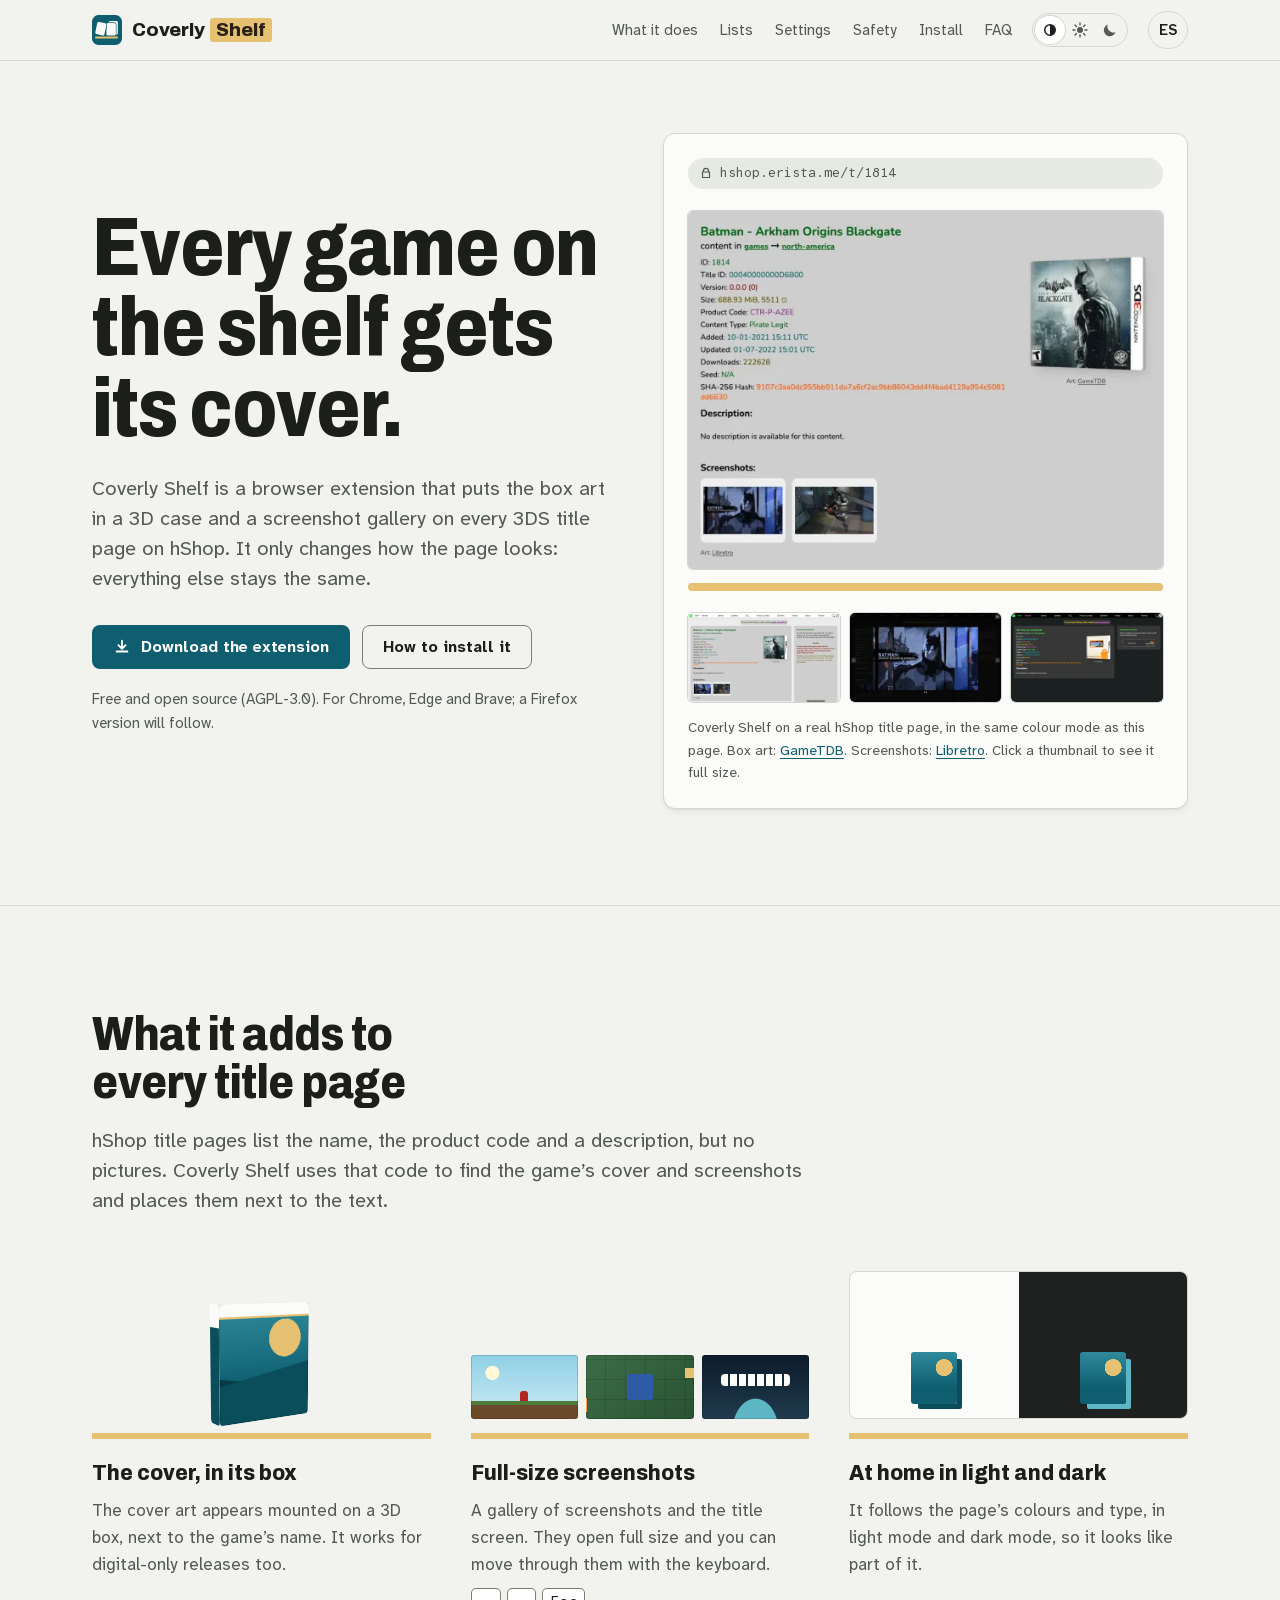
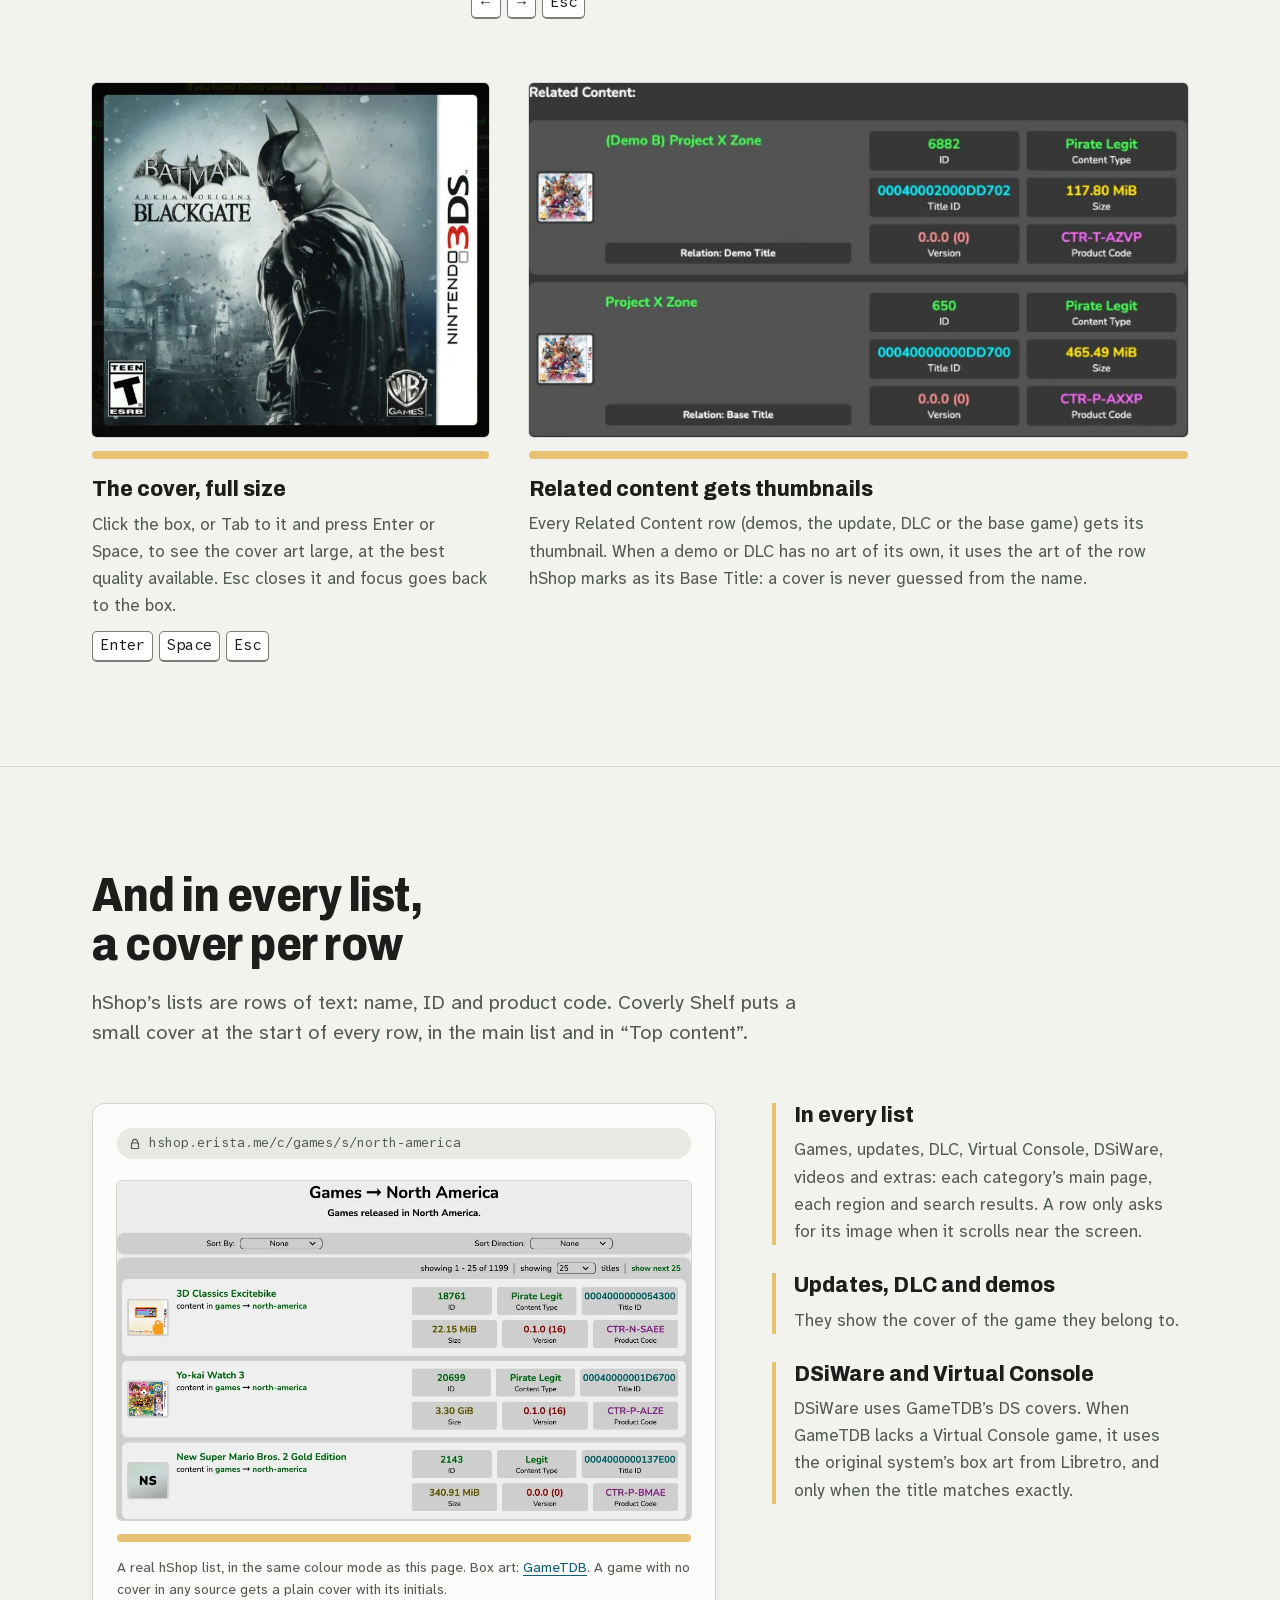
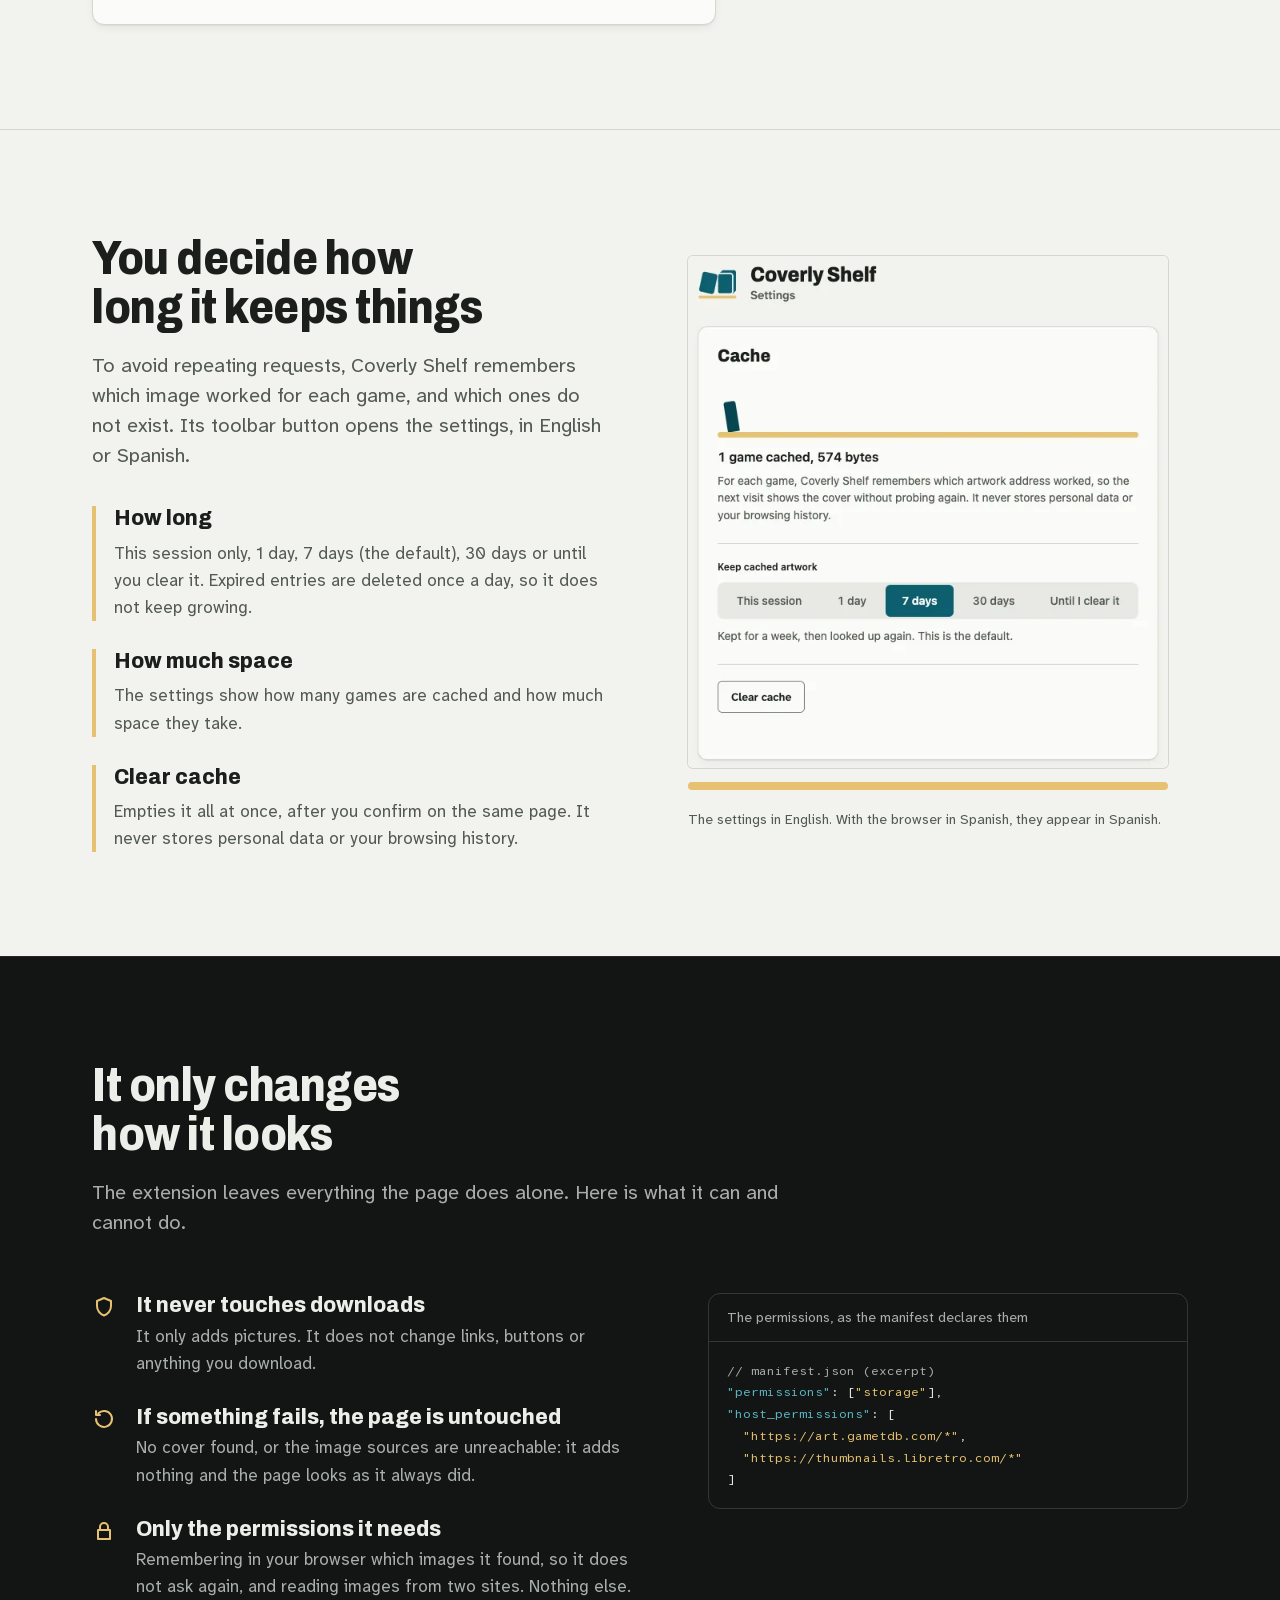
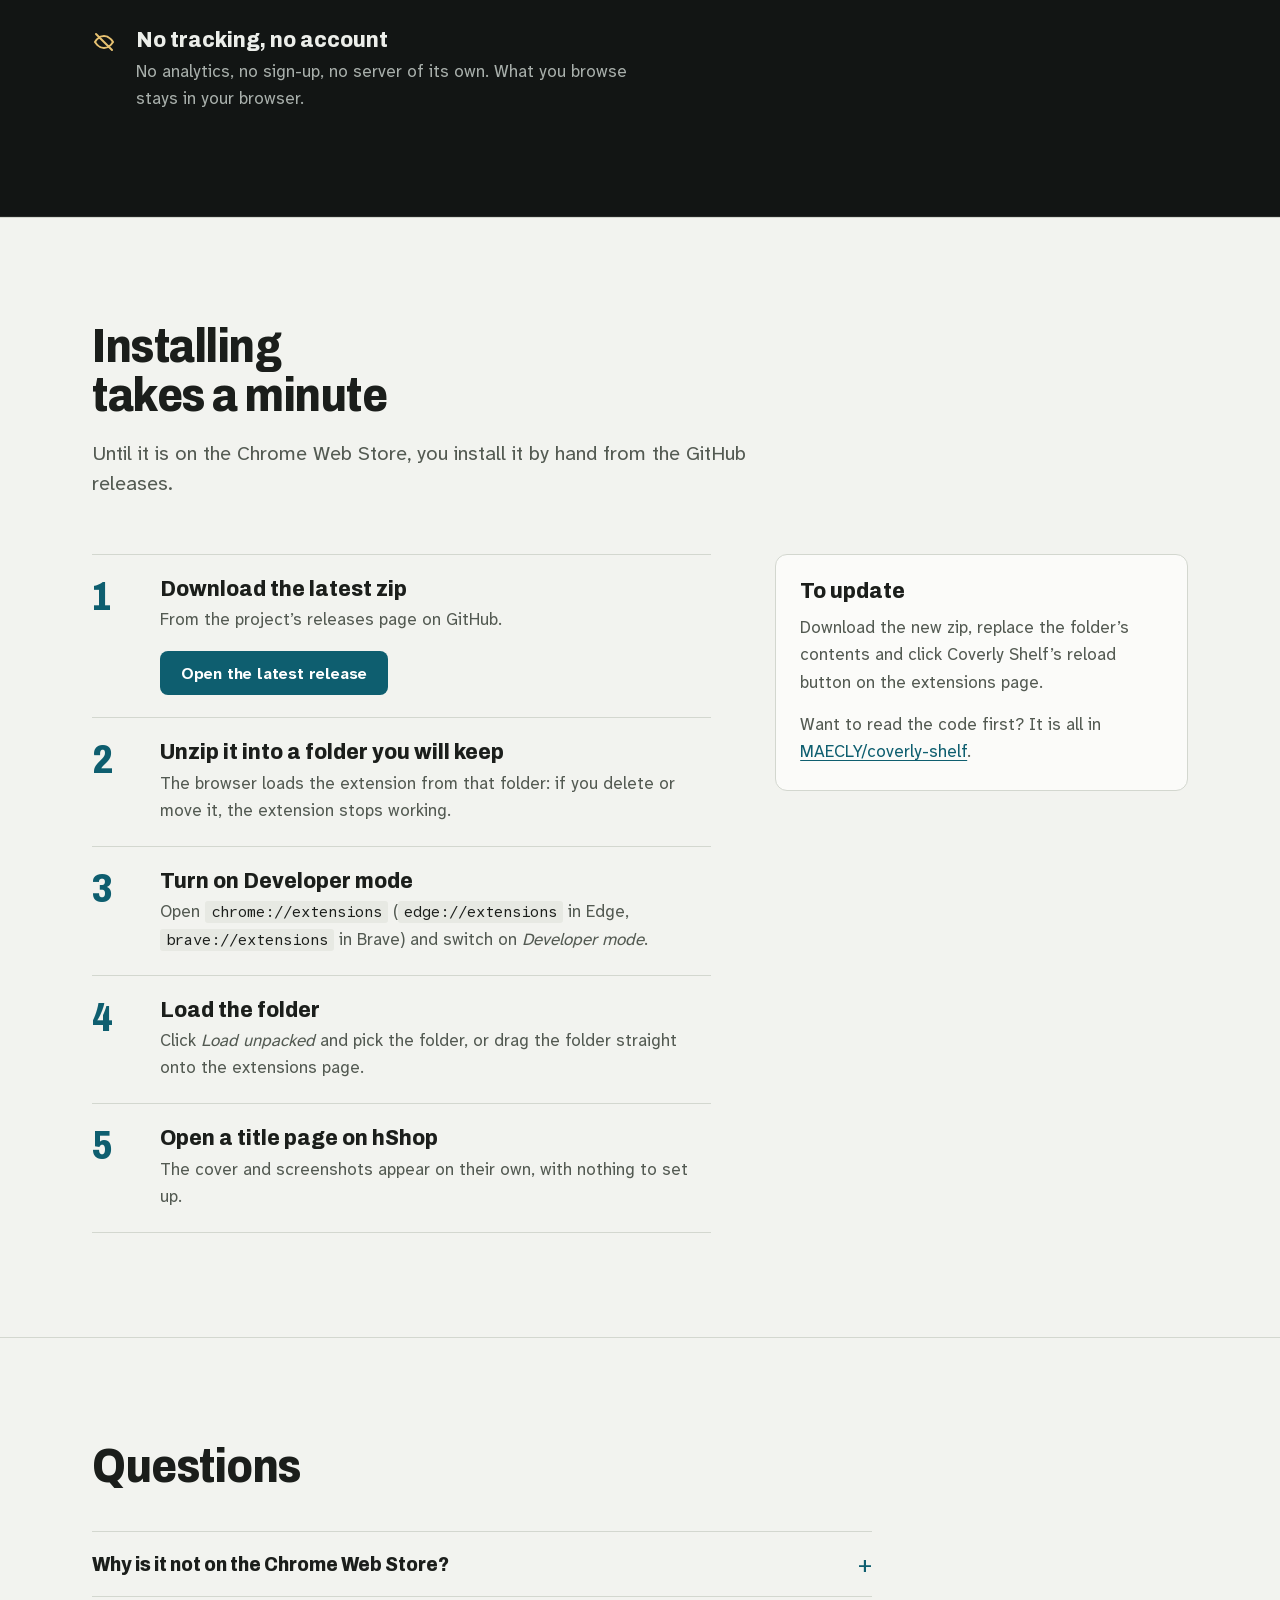
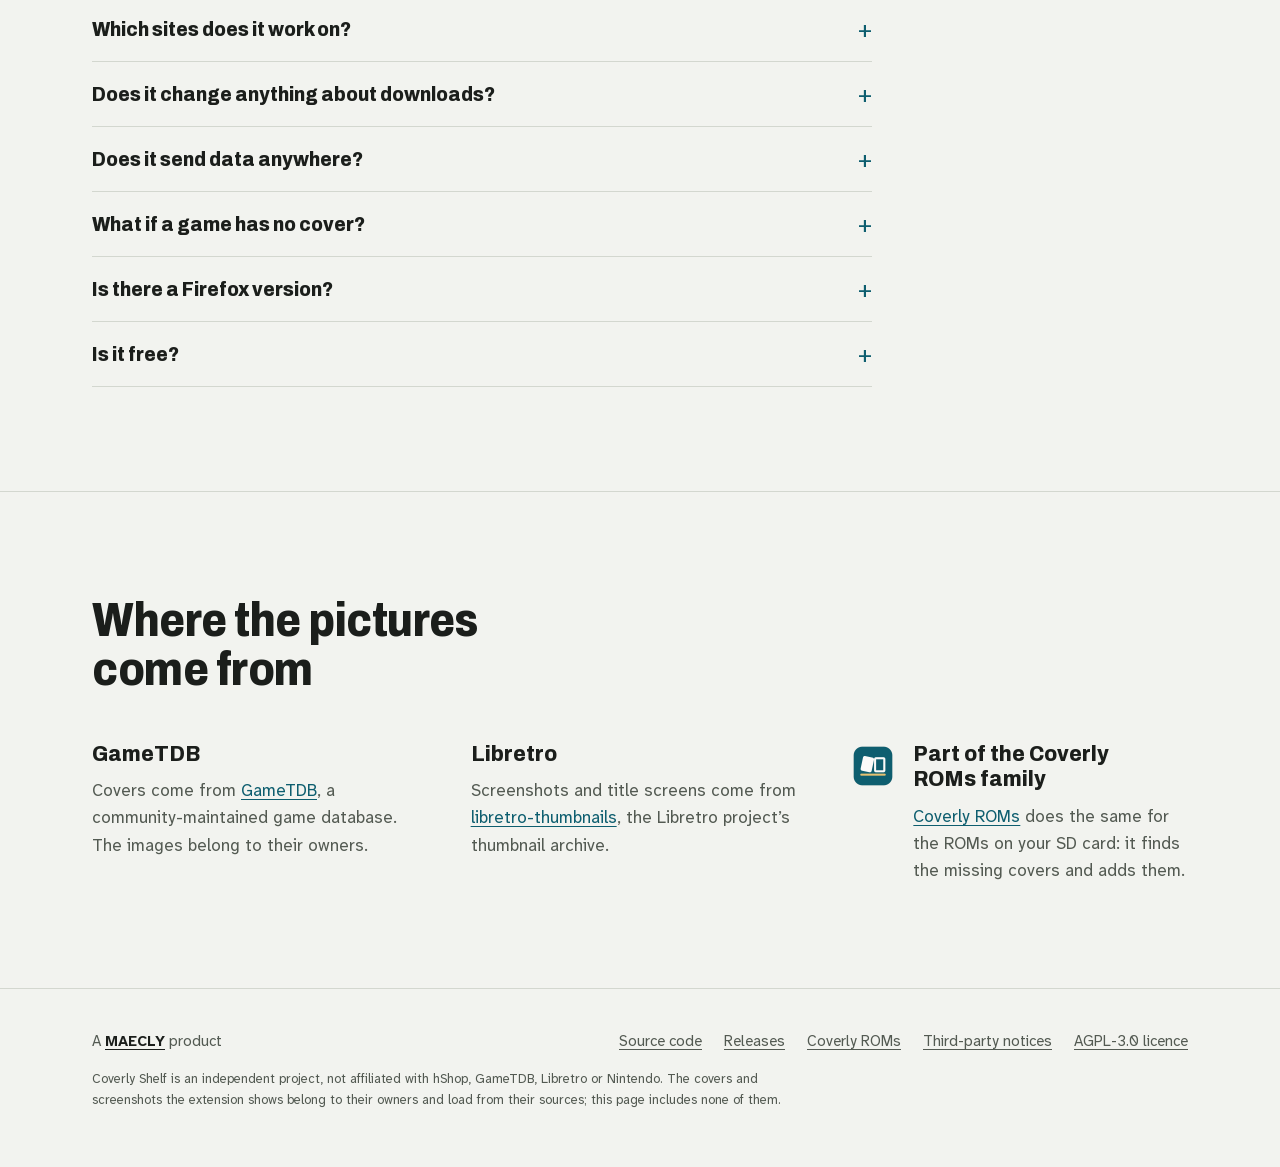
==== site/en/index.html @ ef911ad0 "feat(site): show cover zoom, Related Content, listing pages and settings Adds the box art viewer and" ====
<!DOCTYPE html>
<html lang="en">
<head>
<meta charset="utf-8">
<meta name="viewport" content="width=device-width, initial-scale=1">
<meta http-equiv="Content-Security-Policy" content="default-src 'self'; script-src 'self'; style-src 'self'; img-src 'self'; font-src 'self'; connect-src 'self'; manifest-src 'self'; object-src 'none'; base-uri 'self'; form-action 'none'">
<title>Coverly Shelf: box art and screenshots for 3DS title pages | MAECLY</title>
<meta name="description" content="Coverly Shelf is a free, open-source browser extension that adds box art in a 3D case and a screenshot gallery to 3DS title pages on hShop. Purely cosmetic: it never touches downloads, has no tracking and needs no account.">
<meta name="author" content="Miguel Esparza, MAECLY">
<meta name="robots" content="index,follow,max-image-preview:large">
<meta name="color-scheme" content="light dark">
<meta name="theme-color" content="#f2f3ef" media="(prefers-color-scheme: light)">
<meta name="theme-color" content="#121514" media="(prefers-color-scheme: dark)">
<link rel="canonical" href="https://coverly-shelf.maecly.com/en/">
<link rel="alternate" hreflang="es" href="https://coverly-shelf.maecly.com/">
<link rel="alternate" hreflang="en" href="https://coverly-shelf.maecly.com/en/">
<link rel="alternate" hreflang="x-default" href="https://coverly-shelf.maecly.com/">
<link rel="manifest" href="site.webmanifest">
<link rel="icon" href="../favicon.ico" sizes="any">
<link rel="icon" href="../assets/favicon.svg" type="image/svg+xml">
<link rel="apple-touch-icon" href="../assets/apple-touch-icon.png">
<link rel="preload" href="../assets/fonts/archivo-variable.woff2" as="font" type="font/woff2" crossorigin>
<link rel="preload" href="../assets/fonts/atkinson-hyperlegible-next-variable.woff2" as="font" type="font/woff2" crossorigin>
<link rel="stylesheet" href="../assets/tokens.css">
<link rel="stylesheet" href="../assets/site.css">
<script src="../assets/theme.js"></script>
<script src="../assets/shelf.js" defer></script>
<meta property="og:type" content="website">
<meta property="og:site_name" content="Coverly Shelf">
<meta property="og:locale" content="en_GB">
<meta property="og:locale:alternate" content="es_ES">
<meta property="og:title" content="Coverly Shelf: every game on the shelf gets its cover.">
<meta property="og:description" content="Box art in a 3D case and a screenshot gallery for 3DS title pages on hShop. Purely cosmetic, no tracking, no account.">
<meta property="og:url" content="https://coverly-shelf.maecly.com/en/">
<meta property="og:image" content="https://coverly-shelf.maecly.com/assets/og-en.png">
<meta property="og:image:type" content="image/png">
<meta property="og:image:width" content="1200">
<meta property="og:image:height" content="630">
<meta property="og:image:alt" content="Coverly Shelf: the icon, a cover leaning on a box on a shelf, with “Every game on the shelf gets its cover.”">
<meta name="twitter:card" content="summary_large_image">
<meta name="twitter:title" content="Coverly Shelf: every game on the shelf gets its cover.">
<meta name="twitter:description" content="Box art in a 3D case and a screenshot gallery for 3DS title pages on hShop. Free and AGPL-3.0.">
<meta name="twitter:image" content="https://coverly-shelf.maecly.com/assets/og-en.png">
<meta name="twitter:image:alt" content="Coverly Shelf: the icon, a cover leaning on a box on a shelf, with “Every game on the shelf gets its cover.”">
<script type="application/ld+json">
{
"@context": "https://schema.org",
"@graph": [
{"@type":"WebSite","@id":"https://coverly-shelf.maecly.com/#website","url":"https://coverly-shelf.maecly.com/","name":"Coverly Shelf","inLanguage":["es","en"],"publisher":{"@id":"https://www.maecly.com/#org"}},
{"@type":"Organization","@id":"https://www.maecly.com/#org","name":"MAECLY","url":"https://maecly.com/"},
{"@type":"SoftwareApplication","@id":"https://coverly-shelf.maecly.com/#software","name":"Coverly Shelf","description":"Free (AGPL-3.0) browser extension that adds box art in a 3D case and a screenshot gallery to 3DS title pages on hShop. Purely cosmetic: it never touches downloads, has no tracking and needs no account. Images from GameTDB and Libretro.","applicationCategory":"BrowserApplication","operatingSystem":"Chrome, Edge, Brave","inLanguage":["es","en"],"license":"https://www.gnu.org/licenses/agpl-3.0.html","isAccessibleForFree":true,"offers":{"@type":"Offer","price":"0","priceCurrency":"EUR"},"author":{"@type":"Person","name":"Miguel Esparza"},"publisher":{"@id":"https://www.maecly.com/#org"},"image":"https://coverly-shelf.maecly.com/assets/icon-512.png","downloadUrl":"https://github.com/MAECLY/coverly-shelf/releases/latest","url":"https://coverly-shelf.maecly.com/en/"}
]
}
</script>
</head>
<body>
<a class="skip" href="#content">Skip to content</a>

<header class="topbar">
<div class="wrap topbar-inner">
<a class="brand" href="./"><img src="../assets/favicon.svg" width="30" height="30" alt=""><span class="wordmark">Coverly <b>Shelf</b></span></a>
<nav class="topnav" aria-label="Sections">
<a href="#features">What it does</a>
<a href="#lists">Lists</a>
<a href="#settings">Settings</a>
<a href="#safety">Safety</a>
<a href="#install">Install</a>
<a href="#faq">FAQ</a>
</nav>
<fieldset class="mode">
<legend>Colour mode</legend>
<label title="Match the system"><input type="radio" name="mode" value="system" aria-label="Match the system" checked><svg class="art" viewBox="0 0 16 16" aria-hidden="true" focusable="false"><path d="M8 2a6 6 0 1 0 0 12A6 6 0 0 0 8 2Zm0 1.5v9a4.5 4.5 0 0 1 0-9Z" fill="currentColor"/></svg></label>
<label title="Light"><input type="radio" name="mode" value="light" aria-label="Light"><svg class="art" viewBox="0 0 16 16" aria-hidden="true" focusable="false"><circle cx="8" cy="8" r="3" fill="currentColor"/><path d="M8 1v2M8 13v2M1 8h2M13 8h2M3 3l1.4 1.4M11.6 11.6 13 13M3 13l1.4-1.4M11.6 4.4 13 3" stroke="currentColor" stroke-width="1.4" stroke-linecap="round"/></svg></label>
<label title="Dark"><input type="radio" name="mode" value="dark" aria-label="Dark"><svg class="art" viewBox="0 0 16 16" aria-hidden="true" focusable="false"><path d="M13.5 10.2A6 6 0 0 1 5.8 2.5a6 6 0 1 0 7.7 7.7Z" fill="currentColor"/></svg></label>
</fieldset>
<a class="lang" href="../" hreflang="es" lang="es">ES<span class="sr-only"> (Español)</span></a>
</div>
</header>

<main id="content">

<section class="hero" aria-labelledby="title">
<div class="wrap hero-grid">
<div>
<h1 id="title">Every game on the shelf gets its cover.</h1>
<p class="lead">Coverly Shelf is a browser extension that puts the box art in a 3D case and a screenshot gallery on every 3DS title page on hShop. It only changes how the page looks: everything else stays the same.</p>
<div class="actions">
<a class="btn btn-primary" href="https://github.com/MAECLY/coverly-shelf/releases/latest"><svg class="art" viewBox="0 0 20 20" aria-hidden="true" focusable="false"><path d="M10 3v9m0 0-4-4m4 4 4-4M4 15h12" fill="none" stroke="currentColor" stroke-width="2" stroke-linecap="round" stroke-linejoin="round"/></svg>Download the extension</a>
<a class="btn btn-ghost" href="#install">How to install it</a>
</div>
<p class="fineprint">Free and open source (AGPL-3.0). For Chrome, Edge and Brave; a Firefox version will follow.</p>
</div>

<figure class="stage">
<p class="stage-url"><svg class="art" viewBox="0 0 12 12" aria-hidden="true" focusable="false"><path d="M3.5 5V3.8a2.5 2.5 0 0 1 5 0V5M2.5 5h7v5.5h-7z" fill="none" stroke="currentColor" stroke-width="1.2"/></svg>hshop.erista.me/t/1814</p>
<div class="shot">
<img class="shot-light" src="../assets/shots/title-light@1x.webp" srcset="../assets/shots/title-light@1x.webp 560w, ../assets/shots/title-light.webp 955w" sizes="(max-width: 960px) calc(100vw - 72px), 560px" width="955" height="718" alt="The hShop page for Batman - Arkham Origins Blackgate with Coverly Shelf installed: the game’s box stands beside the technical table, credited “Art: GameTDB”, and a Screenshots section with two captures credited to Libretro sits under the description." fetchpriority="high">
<img class="shot-dark" src="../assets/shots/title-dark@1x.webp" srcset="../assets/shots/title-dark@1x.webp 560w, ../assets/shots/title-dark.webp 955w" sizes="(max-width: 960px) calc(100vw - 72px), 560px" width="955" height="718" alt="The hShop page for Batman - Arkham Origins Blackgate with Coverly Shelf installed: the game’s box stands beside the technical table, credited “Art: GameTDB”, and a Screenshots section with two captures credited to Libretro sits under the description." fetchpriority="high">
</div>
<div class="strip">
<button type="button" data-full="../assets/shots/title-1814-dark.webp" data-full-light="../assets/shots/title-1814-light.webp" aria-label="The whole title page with the box and the screenshots"><img class="shot-light" src="../assets/shots/title-1814-light-thumb.webp" width="400" height="236" alt="" loading="lazy"><img class="shot-dark" src="../assets/shots/title-1814-dark-thumb.webp" width="400" height="236" alt="" loading="lazy"></button>
<button type="button" data-full="../assets/shots/lightbox.webp" aria-label="The screenshot viewer, opened from the gallery"><img src="../assets/shots/lightbox-thumb.webp" width="400" height="236" alt="" loading="lazy"></button>
<button type="button" data-full="../assets/shots/title-digital-18761.webp" aria-label="A digital-only title, 3D Classics Excitebike, with its eShop box"><img src="../assets/shots/title-digital-18761-thumb.webp" width="400" height="236" alt="" loading="lazy"></button>
</div>
<figcaption class="stage-note">Coverly Shelf on a real hShop title page, in the same colour mode as this page. Box art: <a href="https://www.gametdb.com/">GameTDB</a>. Screenshots: <a href="https://www.libretro.com/">Libretro</a>. Click a thumbnail to see it full size.</figcaption>
</figure>
</div>
</section>

<section class="section" id="features" aria-labelledby="features-t">
<div class="wrap">
<h2 id="features-t">What it adds to every title page</h2>
<p class="intro">hShop title pages list the name, the product code and a description, but no pictures. Coverly Shelf uses that code to find the game’s cover and screenshots and places them next to the text.</p>
<div class="features">
<article class="feature">
<div class="pic pic-box" aria-hidden="true">
<div class="box"><span class="face back"></span><span class="face spine"></span><span class="face edge"></span><span class="face lid"></span><span class="face base"></span><span class="face front"><span class="cover-band"></span></span></div>
</div>
<h3>The cover, in its box</h3>
<p>The cover art appears mounted on a 3D box, next to the game’s name. It works for digital-only releases too.</p>
</article>
<article class="feature">
<div class="pic pic-gallery" aria-hidden="true">
<span class="screen s1"></span><span class="screen s2"></span><span class="screen s3"></span>
</div>
<h3>Full-size screenshots</h3>
<p>A gallery of screenshots and the title screen. They open full size and you can move through them with the keyboard.</p>
<p class="keys"><kbd>←</kbd><kbd>→</kbd><kbd>Esc</kbd></p>
</article>
<article class="feature">
<div class="pic" aria-hidden="true">
<span class="pic-modes"><span class="light"><span class="mini"></span></span><span class="dark"><span class="mini"></span></span></span>
</div>
<h3>At home in light and dark</h3>
<p>It follows the page’s colours and type, in light mode and dark mode, so it looks like part of it.</p>
</article>
</div>
<div class="duo">
<figure class="shot-card">
<div class="shot"><img src="../assets/shots/cover-zoom.webp" width="640" height="571" alt="The box art viewer open over the hShop page for Batman - Arkham Origins Blackgate, in hShop’s dark theme: the cover full size over the dimmed page." loading="lazy"></div>
<figcaption><h3>The cover, full size</h3><p>Click the box, or Tab to it and press Enter or Space, to see the cover art large, at the best quality available. Esc closes it and focus goes back to the box.</p><p class="keys"><kbd>Enter</kbd><kbd>Space</kbd><kbd>Esc</kbd></p></figcaption>
</figure>
<figure class="shot-card">
<div class="shot"><img src="../assets/shots/related-6881.webp" width="760" height="408" alt="The Related Content section of an hShop page in the dark theme: a Project X Zone demo and the base game, both rows with a thumbnail of the same cover." loading="lazy"></div>
<figcaption><h3>Related content gets thumbnails</h3><p>Every Related Content row (demos, the update, DLC or the base game) gets its thumbnail. When a demo or DLC has no art of its own, it uses the art of the row hShop marks as its Base Title: a cover is never guessed from the name.</p></figcaption>
</figure>
</div>
</div>
</section>

<section class="section" id="lists" aria-labelledby="lists-t">
<div class="wrap">
<h2 id="lists-t">And in every list, a cover per row</h2>
<p class="intro">hShop’s lists are rows of text: name, ID and product code. Coverly Shelf puts a small cover at the start of every row, in the main list and in “Top content”.</p>
<div class="lists-grid">
<figure class="stage">
<p class="stage-url"><svg class="art" viewBox="0 0 12 12" aria-hidden="true" focusable="false"><path d="M3.5 5V3.8a2.5 2.5 0 0 1 5 0V5M2.5 5h7v5.5h-7z" fill="none" stroke="currentColor" stroke-width="1.2"/></svg>hshop.erista.me/c/games/s/north-america</p>
<div class="shot">
<img class="shot-light" src="../assets/shots/list-na-light@1x.webp" srcset="../assets/shots/list-na-light@1x.webp 560w, ../assets/shots/list-na-light.webp 1112w" sizes="(max-width: 979px) calc(100vw - 72px), 600px" width="1112" height="656" alt="hShop’s list of North American games with Coverly Shelf: every row starts with a thumbnail of the game’s box, such as 3D Classics Excitebike and Yo-kai Watch 3, and the row of a game with no cover in any source gets a plain cover with its initials, “NS”." loading="lazy">
<img class="shot-dark" src="../assets/shots/list-na-dark@1x.webp" srcset="../assets/shots/list-na-dark@1x.webp 560w, ../assets/shots/list-na-dark.webp 1112w" sizes="(max-width: 979px) calc(100vw - 72px), 600px" width="1112" height="656" alt="hShop’s list of North American games with Coverly Shelf: every row starts with a thumbnail of the game’s box, such as 3D Classics Excitebike and Yo-kai Watch 3, and the row of a game with no cover in any source gets a plain cover with its initials, “NS”." loading="lazy">
</div>
<figcaption class="stage-note">A real hShop list, in the same colour mode as this page. Box art: <a href="https://www.gametdb.com/">GameTDB</a>. A game with no cover in any source gets a plain cover with its initials.</figcaption>
</figure>
<ul class="notes">
<li><h3>In every list</h3><p>Games, updates, DLC, Virtual Console, DSiWare, videos and extras: each category’s main page, each region and search results. A row only asks for its image when it scrolls near the screen.</p></li>
<li><h3>Updates, DLC and demos</h3><p>They show the cover of the game they belong to.</p></li>
<li><h3>DSiWare and Virtual Console</h3><p>DSiWare uses GameTDB’s DS covers. When GameTDB lacks a Virtual Console game, it uses the original system’s box art from Libretro, and only when the title matches exactly.</p></li>
</ul>
</div>
</div>
</section>

<section class="section" id="settings" aria-labelledby="settings-t">
<div class="wrap split">
<div>
<h2 id="settings-t">You decide how long it keeps things</h2>
<p class="intro">To avoid repeating requests, Coverly Shelf remembers which image worked for each game, and which ones do not exist. Its toolbar button opens the settings, in English or Spanish.</p>
<ul class="notes">
<li><h3>How long</h3><p>This session only, 1 day, 7 days (the default), 30 days or until you clear it. Expired entries are deleted once a day, so it does not keep growing.</p></li>
<li><h3>How much space</h3><p>The settings show how many games are cached and how much space they take.</p></li>
<li><h3>Clear cache</h3><p>Empties it all at once, after you confirm on the same page. It never stores personal data or your browsing history.</p></li>
</ul>
</div>
<figure class="shot-card">
<div class="shot"><img class="shot-light" src="../assets/shots/options-light.webp" width="600" height="640" alt="The Coverly Shelf settings page: the Cache section with “1 game cached, 574 bytes”, the choice of how long to keep artwork (This session, 1 day, 7 days selected, 30 days, Until I clear it) and the Clear cache button." loading="lazy"><img class="shot-dark" src="../assets/shots/options-dark.webp" width="600" height="640" alt="The Coverly Shelf settings page: the Cache section with “1 game cached, 574 bytes”, the choice of how long to keep artwork (This session, 1 day, 7 days selected, 30 days, Until I clear it) and the Clear cache button." loading="lazy"></div>
<figcaption class="stage-note">The settings in English. With the browser in Spanish, they appear in Spanish.</figcaption>
</figure>
</div>
</section>

<section class="section safety" id="safety" aria-labelledby="safety-t">
<div class="wrap">
<h2 id="safety-t">It only changes how it looks</h2>
<p class="intro">The extension leaves everything the page does alone. Here is what it can and cannot do.</p>
<div class="safety-grid">
<ul class="promises">
<li><svg class="art" viewBox="0 0 24 24" aria-hidden="true" focusable="false"><path d="M12 3 5 6v5c0 4.4 3 8.3 7 9.5 4-1.2 7-5.1 7-9.5V6z" fill="none" stroke="currentColor" stroke-width="2" stroke-linejoin="round"/></svg><h3>It never touches downloads</h3><p>It only adds pictures. It does not change links, buttons or anything you download.</p></li>
<li><svg class="art" viewBox="0 0 24 24" aria-hidden="true" focusable="false"><path d="M4 12a8 8 0 1 0 2.3-5.7M4 4v4h4" fill="none" stroke="currentColor" stroke-width="2" stroke-linecap="round" stroke-linejoin="round"/></svg><h3>If something fails, the page is untouched</h3><p>No cover found, or the image sources are unreachable: it adds nothing and the page looks as it always did.</p></li>
<li><svg class="art" viewBox="0 0 24 24" aria-hidden="true" focusable="false"><path d="M8 11V8a4 4 0 0 1 8 0v3M6 11h12v9H6z" fill="none" stroke="currentColor" stroke-width="2" stroke-linejoin="round"/></svg><h3>Only the permissions it needs</h3><p>Remembering in your browser which images it found, so it does not ask again, and reading images from two sites. Nothing else.</p></li>
<li><svg class="art" viewBox="0 0 24 24" aria-hidden="true" focusable="false"><path d="M3 12s3.5-6 9-6 9 6 9 6-3.5 6-9 6-9-6-9-6zM4 4l16 16" fill="none" stroke="currentColor" stroke-width="2" stroke-linecap="round"/></svg><h3>No tracking, no account</h3><p>No analytics, no sign-up, no server of its own. What you browse stays in your browser.</p></li>
</ul>
<figure class="manifest">
<figcaption>The permissions, as the manifest declares them</figcaption>
<pre><code><span class="c">// manifest.json (excerpt)</span>
<span class="k">"permissions"</span>: [<span class="s">"storage"</span>],
<span class="k">"host_permissions"</span>: [
  <span class="s">"https://art.gametdb.com/*"</span>,
  <span class="s">"https://thumbnails.libretro.com/*"</span>
]</code></pre>
</figure>
</div>
</div>
</section>

<section class="section" id="install" aria-labelledby="install-t">
<div class="wrap">
<h2 id="install-t">Installing takes a minute</h2>
<p class="intro">Until it is on the Chrome Web Store, you install it by hand from the GitHub releases.</p>
<div class="install-grid">
<ol class="steps">
<li><h3>Download the latest zip</h3><p>From the project’s releases page on GitHub.</p><div class="actions"><a class="btn btn-primary" href="https://github.com/MAECLY/coverly-shelf/releases/latest">Open the latest release</a></div></li>
<li><h3>Unzip it into a folder you will keep</h3><p>The browser loads the extension from that folder: if you delete or move it, the extension stops working.</p></li>
<li><h3>Turn on Developer mode</h3><p>Open <code>chrome://extensions</code> (<code>edge://extensions</code> in Edge, <code>brave://extensions</code> in Brave) and switch on <i>Developer mode</i>.</p></li>
<li><h3>Load the folder</h3><p>Click <i>Load unpacked</i> and pick the folder, or drag the folder straight onto the extensions page.</p></li>
<li><h3>Open a title page on hShop</h3><p>The cover and screenshots appear on their own, with nothing to set up.</p></li>
</ol>
<aside class="aside-card" aria-labelledby="update-t">
<h3 id="update-t">To update</h3>
<p>Download the new zip, replace the folder’s contents and click Coverly Shelf’s reload button on the extensions page.</p>
<p>Want to read the code first? It is all in <a href="https://github.com/MAECLY/coverly-shelf">MAECLY/coverly-shelf</a>.</p>
</aside>
</div>
</div>
</section>

<section class="section" id="faq" aria-labelledby="faq-t">
<div class="wrap">
<h2 id="faq-t">Questions</h2>
<div class="faq">
<details><summary>Why is it not on the Chrome Web Store?</summary><div><p>It has not been submitted yet. Until then you install it by hand from GitHub, built from the same code you can read in the repository. When it is published, this page will say so.</p></div></details>
<details><summary>Which sites does it work on?</summary><div><p>On hShop title pages (<code>hshop.erista.me/t/…</code>). On every other site it does nothing. Coverly Shelf is an independent project, not affiliated with hShop or Nintendo.</p></div></details>
<details><summary>Does it change anything about downloads?</summary><div><p>No. The extension only adds pictures next to the page’s text. It does not read or change links, buttons or files.</p></div></details>
<details><summary>Does it send data anywhere?</summary><div><p>No. It only requests images from art.gametdb.com and thumbnails.libretro.com, and remembers in your browser’s storage what it found for each game. There are no analytics and no account.</p></div></details>
<details><summary>What if a game has no cover?</summary><div><p>It tries other regions and sources; if it finds nothing, it adds nothing and the page stays as it was.</p></div></details>
<details><summary>Is there a Firefox version?</summary><div><p>It is planned. Once there is a tested build, it will appear in the GitHub releases and on this page.</p></div></details>
<details><summary>Is it free?</summary><div><p>Yes. It costs nothing, needs no account and its code is AGPL-3.0.</p></div></details>
</div>
</div>
</section>

<section class="section" id="credits" aria-labelledby="credits-t">
<div class="wrap">
<h2 id="credits-t">Where the pictures come from</h2>
<div class="credits-grid">
<div><h3>GameTDB</h3><p>Covers come from <a href="https://www.gametdb.com/">GameTDB</a>, a community-maintained game database. The images belong to their owners.</p></div>
<div><h3>Libretro</h3><p>Screenshots and title screens come from <a href="https://thumbnails.libretro.com/">libretro-thumbnails</a>, the Libretro project’s thumbnail archive.</p></div>
<div class="family"><img src="../assets/coverly-roms.png" width="48" height="48" alt=""><div><h3>Part of the Coverly ROMs family</h3><p><a href="https://coverly-roms.maecly.com/">Coverly ROMs</a> does the same for the ROMs on your SD card: it finds the missing covers and adds them.</p></div></div>
</div>
</div>
</section>

</main>

<dialog class="lightbox" aria-label="Screenshots of the extension">
<img class="lightbox-shot" src="../assets/shots/title-1814-dark.webp" width="1440" height="848" alt="" loading="lazy">
<div class="lightbox-bar">
<p><span data-caption></span> <span data-count></span></p>
<button type="button" data-prev aria-label="Previous">←</button>
<button type="button" data-next aria-label="Next">→</button>
<button type="button" data-close>Close</button>
</div>
</dialog>

<footer class="footer">
<div class="wrap footer-inner">
<p class="maecly">A <a href="https://maecly.com">MAECLY</a> product</p>
<nav aria-label="Links">
<a href="https://github.com/MAECLY/coverly-shelf">Source code</a>
<a href="https://github.com/MAECLY/coverly-shelf/releases">Releases</a>
<a href="https://coverly-roms.maecly.com/">Coverly ROMs</a>
<a href="https://github.com/MAECLY/coverly-shelf-landing/blob/main/THIRD-PARTY-NOTICES.md">Third-party notices</a>
<a href="https://www.gnu.org/licenses/agpl-3.0.html">AGPL-3.0 licence</a>
</nav>
<p class="legal">Coverly Shelf is an independent project, not affiliated with hShop, GameTDB, Libretro or Nintendo. The covers and screenshots the extension shows belong to their owners and load from their sources; this page includes none of them.</p>
</div>
</footer>
</body>
</html>
---- site/assets/tokens.css ----
/* GENERATED by scripts/brand/build_tokens.mjs from design/tokens.json.
   Do not edit: change the JSON (or `make sync-tokens`), then `make tokens`.
   <link>ed before assets/site.css on every page.
   --cr-<role> is a full colour; light is the default, dark follows the
   theme toggle. See docs/08-brand/brand.md §8 in MAECLY/coverly-roms. */

:root {
  --cr-font-display: Archivo, 'Archivo Display', 'Arial Narrow', sans-serif;
  --cr-font-body:
    'Atkinson Hyperlegible Next', system-ui, -apple-system, 'Segoe UI',
    sans-serif;
  --cr-font-mono:
    'Atkinson Hyperlegible Mono', ui-monospace, 'SF Mono', Menlo, monospace;
  --cr-font-weight-regular: 400;
  --cr-font-weight-medium: 500;
  --cr-font-weight-semibold: 600;
  --cr-font-weight-heavy: 800;
  --cr-type-app-caption: 400 12px/1.4 var(--cr-font-body);
  --cr-type-app-base: 400 13px/1.45 var(--cr-font-body);
  --cr-type-app-label: 500 13px/1.45 var(--cr-font-body);
  --cr-type-app-dense: 400 14px/1.45 var(--cr-font-body);
  --cr-type-app-dialog: 400 16px/1.5 var(--cr-font-body);
  --cr-type-app-title: 600 20px/1.3 var(--cr-font-body);
  --cr-type-app-heading: 800 24px/1.15 var(--cr-font-display);
  --cr-type-app-display: 800 32px/1.05 var(--cr-font-display);
  --cr-type-app-mono: 400 12px/1.5 var(--cr-font-mono);
  --cr-type-landing-body: 400 17px/1.6 var(--cr-font-body);
  --cr-type-landing-lead: 400 20px/1.5 var(--cr-font-body);
  --cr-type-landing-eyebrow: 600 13px/1.2 var(--cr-font-display);
  --cr-type-landing-h3: 800 24px/1.15 var(--cr-font-display);
  --cr-type-landing-h2: 800 44px/1.02 var(--cr-font-display);
  --cr-type-landing-h1: 800 88px/0.96 var(--cr-font-display);
  --cr-type-landing-mono: 400 14px/1.55 var(--cr-font-mono);
  --cr-radius-sm: 3px;
  --cr-radius-md: 5px;
  --cr-radius-lg: 8px;
  --cr-radius-xl: 12px;
  --cr-radius-full: 9999px;
  --cr-control-sm: 28px;
  --cr-control-md: 32px;
  --cr-control-lg: 40px;
  --cr-control-landing: 44px;
  --cr-space-0-5: 2px;
  --cr-space-1: 4px;
  --cr-space-1-5: 6px;
  --cr-space-2: 8px;
  --cr-space-3: 12px;
  --cr-space-4: 16px;
  --cr-space-5: 20px;
  --cr-space-6: 24px;
  --cr-space-8: 32px;
  --cr-space-10: 40px;
  --cr-space-12: 48px;
  --cr-space-16: 64px;
  --cr-space-20: 80px;
  --cr-space-24: 96px;
  --cr-border-width-hairline: 1px;
  --cr-border-width-slot: 1.5px;
  --cr-border-width-focus: 2px;
  --cr-border-width-spine: 3px;
  --cr-duration-instant: 0ms;
  --cr-duration-fast: 110ms;
  --cr-duration-base: 150ms;
  --cr-duration-slow: 240ms;
  --cr-duration-slower: 400ms;
  --cr-ease-standard: cubic-bezier(0.2, 0, 0, 1);
  --cr-ease-enter: cubic-bezier(0, 0, 0.38, 0.9);
  --cr-ease-exit: cubic-bezier(0.2, 0, 1, 0.9);
  --cr-ease-ink: cubic-bezier(0.2, 0.7, 0.2, 1);
  --cr-ease-spring: cubic-bezier(0.34, 1.5, 0.64, 1);
  --cr-bg: #f2f3ef;
  --cr-surface: #fbfbf9;
  --cr-surface-raised: #ffffff;
  --cr-surface-sunken: #e7e9e3;
  --cr-hover: #e0e3dc;
  --cr-active: #daddd5;
  --cr-border: #d3d7cf;
  --cr-border-strong: #787f76;
  --cr-text: #1b1e1b;
  --cr-text-secondary: #535a52;
  --cr-text-disabled: #787f76;
  --cr-primary: #0e5e6f;
  --cr-primary-hover: #0a4d5b;
  --cr-primary-fg: #ffffff;
  --cr-primary-subtle: #dcebec;
  --cr-primary-subtle-fg: #084551;
  --cr-ring: #0e5e6f;
  --cr-manila: #e6c171;
  --cr-manila-fg: #2a2111;
  --cr-manila-text: #8a5f12;
  --cr-success: #2a6f38;
  --cr-success-bg: #e0f3e2;
  --cr-warning: #9f4b0c;
  --cr-warning-bg: #feeadb;
  --cr-warning-fill: #faa453;
  --cr-warning-fill-fg: #1b1e1b;
  --cr-danger: #b3261e;
  --cr-danger-bg: #fde7e4;
  --cr-danger-fill: #b3261e;
  --cr-danger-fill-fg: #ffffff;
  --cr-info: #2d5ba6;
  --cr-info-bg: #e4edfc;
  --cr-slot-missing: #787f76;
  --cr-slot-filled: #1b1e1b;
  --cr-slot-applied: #0e5e6f;
  --cr-slot-applied-run: #e6c171;
  --cr-code-bg: #121514;
  --cr-code-fg: #eceeea;
  --cr-code-muted: #a8afab;
  --cr-code-accent: #5db6c4;
  --cr-chart-1: #0e5e6f;
  --cr-chart-2: #e6c171;
  --cr-chart-3: #2a6f38;
  --cr-chart-4: #2d5ba6;
  --cr-chart-5: #faa453;
  --cr-scrim: rgb(13 15 15 / 55%);
  --cr-text-muted: #535a52;
  --cr-accent: #0e5e6f;
  --cr-accent-text: #ffffff;
  --cr-error: #b3261e;
  --cr-shadow-raised:
    0 1px 0 rgb(27 30 27 / 5%), 0 4px 12px -4px rgb(27 30 27 / 10%);
  --cr-shadow-overlay:
    0 1px 0 rgb(27 30 27 / 6%), 0 12px 32px -12px rgb(27 30 27 / 22%);
  color-scheme: light;
}

@media (prefers-color-scheme: dark) {
  :root:not([data-theme='light']) {
    --cr-bg: #121514;
    --cr-surface: #1a1e1d;
    --cr-surface-raised: #202624;
    --cr-surface-sunken: #0d0f0f;
    --cr-hover: #262c2a;
    --cr-active: #2d3331;
    --cr-border: #2d3331;
    --cr-border-strong: #79817e;
    --cr-text: #eceeea;
    --cr-text-secondary: #a8afab;
    --cr-text-disabled: #79817e;
    --cr-primary: #5db6c4;
    --cr-primary-hover: #7cc6d2;
    --cr-primary-fg: #0a262c;
    --cr-primary-subtle: #16333a;
    --cr-primary-subtle-fg: #9fd7e0;
    --cr-ring: #5db6c4;
    --cr-manila: #e0bc6c;
    --cr-manila-fg: #2a2111;
    --cr-manila-text: #e6c77f;
    --cr-success: #6cc983;
    --cr-success-bg: #172c1c;
    --cr-warning: #f0a35a;
    --cr-warning-bg: #352211;
    --cr-warning-fill: #f0a35a;
    --cr-warning-fill-fg: #121514;
    --cr-danger: #ff8a80;
    --cr-danger-bg: #381c1b;
    --cr-danger-fill: #ff8a80;
    --cr-danger-fill-fg: #121514;
    --cr-info: #8fb3f2;
    --cr-info-bg: #19253b;
    --cr-slot-missing: #79817e;
    --cr-slot-filled: #eceeea;
    --cr-slot-applied: #5db6c4;
    --cr-slot-applied-run: #e0bc6c;
    --cr-code-bg: #0d0f0f;
    --cr-code-fg: #eceeea;
    --cr-code-muted: #a8afab;
    --cr-code-accent: #5db6c4;
    --cr-chart-1: #5db6c4;
    --cr-chart-2: #e0bc6c;
    --cr-chart-3: #6cc983;
    --cr-chart-4: #8fb3f2;
    --cr-chart-5: #f0a35a;
    --cr-scrim: rgb(13 15 15 / 55%);
    --cr-text-muted: #a8afab;
    --cr-accent: #5db6c4;
    --cr-accent-text: #0a262c;
    --cr-error: #ff8a80;
    --cr-shadow-raised:
      0 1px 0 rgb(0 0 0 / 30%), 0 6px 16px -6px rgb(0 0 0 / 45%);
    --cr-shadow-overlay:
      0 1px 0 rgb(0 0 0 / 30%), 0 16px 40px -16px rgb(0 0 0 / 70%);
    color-scheme: dark;
  }
}

:root[data-theme='dark'] {
  --cr-bg: #121514;
  --cr-surface: #1a1e1d;
  --cr-surface-raised: #202624;
  --cr-surface-sunken: #0d0f0f;
  --cr-hover: #262c2a;
  --cr-active: #2d3331;
  --cr-border: #2d3331;
  --cr-border-strong: #79817e;
  --cr-text: #eceeea;
  --cr-text-secondary: #a8afab;
  --cr-text-disabled: #79817e;
  --cr-primary: #5db6c4;
  --cr-primary-hover: #7cc6d2;
  --cr-primary-fg: #0a262c;
  --cr-primary-subtle: #16333a;
  --cr-primary-subtle-fg: #9fd7e0;
  --cr-ring: #5db6c4;
  --cr-manila: #e0bc6c;
  --cr-manila-fg: #2a2111;
  --cr-manila-text: #e6c77f;
  --cr-success: #6cc983;
  --cr-success-bg: #172c1c;
  --cr-warning: #f0a35a;
  --cr-warning-bg: #352211;
  --cr-warning-fill: #f0a35a;
  --cr-warning-fill-fg: #121514;
  --cr-danger: #ff8a80;
  --cr-danger-bg: #381c1b;
  --cr-danger-fill: #ff8a80;
  --cr-danger-fill-fg: #121514;
  --cr-info: #8fb3f2;
  --cr-info-bg: #19253b;
  --cr-slot-missing: #79817e;
  --cr-slot-filled: #eceeea;
  --cr-slot-applied: #5db6c4;
  --cr-slot-applied-run: #e0bc6c;
  --cr-code-bg: #0d0f0f;
  --cr-code-fg: #eceeea;
  --cr-code-muted: #a8afab;
  --cr-code-accent: #5db6c4;
  --cr-chart-1: #5db6c4;
  --cr-chart-2: #e0bc6c;
  --cr-chart-3: #6cc983;
  --cr-chart-4: #8fb3f2;
  --cr-chart-5: #f0a35a;
  --cr-scrim: rgb(13 15 15 / 55%);
  --cr-text-muted: #a8afab;
  --cr-accent: #5db6c4;
  --cr-accent-text: #0a262c;
  --cr-error: #ff8a80;
  --cr-shadow-raised:
    0 1px 0 rgb(0 0 0 / 30%), 0 6px 16px -6px rgb(0 0 0 / 45%);
  --cr-shadow-overlay:
    0 1px 0 rgb(0 0 0 / 30%), 0 16px 40px -16px rgb(0 0 0 / 70%);
  color-scheme: dark;
}

.band-dark {
  --cr-bg: #121514;
  --cr-surface: #1a1e1d;
  --cr-surface-raised: #202624;
  --cr-surface-sunken: #0d0f0f;
  --cr-hover: #262c2a;
  --cr-active: #2d3331;
  --cr-border: #2d3331;
  --cr-border-strong: #79817e;
  --cr-text: #eceeea;
  --cr-text-secondary: #a8afab;
  --cr-text-disabled: #79817e;
  --cr-primary: #5db6c4;
  --cr-primary-hover: #7cc6d2;
  --cr-primary-fg: #0a262c;
  --cr-primary-subtle: #16333a;
  --cr-primary-subtle-fg: #9fd7e0;
  --cr-ring: #5db6c4;
  --cr-manila: #e0bc6c;
  --cr-manila-fg: #2a2111;
  --cr-manila-text: #e6c77f;
  --cr-success: #6cc983;
  --cr-slot-missing: #79817e;
  --cr-slot-filled: #eceeea;
  --cr-slot-applied: #5db6c4;
  --cr-slot-applied-run: #e0bc6c;
  --cr-code-bg: #0d0f0f;
  --cr-code-fg: #eceeea;
  --cr-code-muted: #a8afab;
  --cr-code-accent: #5db6c4;
  --cr-scrim: rgb(13 15 15 / 55%);
  --cr-shadow-raised:
    0 1px 0 rgb(0 0 0 / 30%), 0 6px 16px -6px rgb(0 0 0 / 45%);
  --cr-shadow-overlay:
    0 1px 0 rgb(0 0 0 / 30%), 0 16px 40px -16px rgb(0 0 0 / 70%);
  color-scheme: dark;
}

@media (prefers-color-scheme: dark) {
  :root:not([data-theme='light']) .band-dark {
    --cr-bg: #0d0f0f;
  }
}

:root[data-theme='dark'] .band-dark {
  --cr-bg: #0d0f0f;
}

@media (prefers-reduced-motion: reduce) {
  :root {
    --cr-duration-instant: 0ms;
    --cr-duration-fast: 0ms;
    --cr-duration-base: 0ms;
    --cr-duration-slow: 0ms;
    --cr-duration-slower: 0ms;
  }
}
---- site/assets/site.css ----
/* Coverly Shelf landing. Colours, type and motion come from tokens.css
   (design/tokens.json, the Coverly family tokens); this file only lays
   them out. No inline styles: the CSP allows 'self' stylesheets only. */

@font-face {
  font-family: Archivo;
  src: url('fonts/archivo-variable.woff2') format('woff2');
  font-weight: 600 800;
  font-stretch: 75% 112%;
  font-display: swap;
}
@font-face {
  font-family: 'Atkinson Hyperlegible Next';
  src: url('fonts/atkinson-hyperlegible-next-variable.woff2') format('woff2');
  font-weight: 400 700;
  font-display: swap;
}
@font-face {
  font-family: 'Atkinson Hyperlegible Mono';
  src: url('fonts/atkinson-hyperlegible-mono-variable.woff2') format('woff2');
  font-weight: 400 600;
  font-display: swap;
}

/* ── Base ─────────────────────────────────────────────────────────── */

*,
*::before,
*::after {
  box-sizing: border-box;
}
html {
  -webkit-text-size-adjust: 100%;
  text-size-adjust: 100%;
  scroll-behavior: smooth;
  scroll-padding-top: 80px;
}
body {
  margin: 0;
  background: var(--cr-bg);
  color: var(--cr-text);
  font: var(--cr-type-landing-body);
  overflow-x: hidden;
}
img,
svg {
  display: block;
  max-width: 100%;
}
a {
  color: var(--cr-primary);
  text-underline-offset: 0.2em;
  text-decoration-thickness: 1px;
}
a:hover {
  text-decoration-thickness: 2px;
}
:focus-visible {
  outline: var(--cr-border-width-focus) solid var(--cr-ring);
  outline-offset: 3px;
  border-radius: var(--cr-radius-sm);
}
h1,
h2,
h3 {
  font-family: var(--cr-font-display);
  font-weight: 800;
  margin: 0;
  text-wrap: balance;
}
p {
  margin: 0;
}
p + p {
  margin-top: 0.9em;
}
code,
kbd {
  font-family: var(--cr-font-mono);
  font-size: 0.88em;
}
.wrap {
  width: 100%;
  max-width: 1160px;
  margin-inline: auto;
  padding-inline: 16px;
}
@media (min-width: 720px) {
  .wrap {
    padding-inline: 32px;
  }
}
.sr-only {
  position: absolute;
  width: 1px;
  height: 1px;
  overflow: hidden;
  clip-path: inset(50%);
  white-space: nowrap;
}
.skip {
  position: absolute;
  left: 16px;
  top: -60px;
  z-index: 10;
  padding: 8px 14px;
  background: var(--cr-primary);
  color: var(--cr-primary-fg);
  border-radius: var(--cr-radius-md);
}
.skip:focus {
  top: 12px;
}

/* ── Top bar ──────────────────────────────────────────────────────── */

.topbar {
  position: sticky;
  top: 0;
  z-index: 5;
  background: color-mix(in srgb, var(--cr-bg) 88%, transparent);
  backdrop-filter: blur(10px);
  border-bottom: 1px solid var(--cr-border);
}
.topbar-inner {
  display: flex;
  align-items: center;
  gap: 20px;
  min-height: 60px;
}
.brand {
  display: flex;
  align-items: center;
  gap: 10px;
  color: var(--cr-text);
  text-decoration: none;
  margin-right: auto;
}
.brand img {
  width: 30px;
  height: 30px;
}
.wordmark {
  font-family: var(--cr-font-display);
  font-weight: 800;
  font-size: 19px;
  letter-spacing: -0.01em;
}
.wordmark b {
  font-weight: 800;
  background: var(--cr-manila);
  color: var(--cr-manila-fg);
  padding: 1px 6px 2px;
  border-radius: var(--cr-radius-sm);
  margin-left: 2px;
}
.topnav {
  display: none;
  gap: 22px;
}
.topnav a {
  color: var(--cr-text-secondary);
  text-decoration: none;
  font-size: 15px;
}
.topnav a:hover {
  color: var(--cr-text);
}
@media (min-width: 900px) {
  .topnav {
    display: flex;
  }
}
.lang {
  font-size: 15px;
  font-weight: 600;
  text-decoration: none;
  color: var(--cr-text);
  padding: 6px 10px;
  border: 1px solid var(--cr-border);
  border-radius: var(--cr-radius-full);
}
.lang:hover {
  border-color: var(--cr-border-strong);
}

/* Colour mode: three radios styled as one segmented control. */
.mode {
  display: flex;
  border: 1px solid var(--cr-border);
  border-radius: var(--cr-radius-full);
  padding: 2px;
  margin: 0;
  min-width: 0;
}
.mode legend {
  position: absolute;
  width: 1px;
  height: 1px;
  overflow: hidden;
  clip-path: inset(50%);
}
.mode label {
  position: relative;
  display: grid;
  place-items: center;
  width: 30px;
  height: 28px;
  border-radius: var(--cr-radius-full);
  color: var(--cr-text-secondary);
  cursor: pointer;
}
.mode input {
  position: absolute;
  inset: 0;
  opacity: 0;
  margin: 0;
  cursor: pointer;
}
.mode svg {
  width: 16px;
  height: 16px;
}
.mode label:has(input:checked) {
  background: var(--cr-surface-raised);
  color: var(--cr-text);
  box-shadow: 0 0 0 1px var(--cr-border);
}
.mode label:has(input:focus-visible) {
  outline: var(--cr-border-width-focus) solid var(--cr-ring);
}
html:not(.js) .mode {
  display: none;
}

/* ── Buttons ──────────────────────────────────────────────────────── */

.actions {
  display: flex;
  flex-wrap: wrap;
  gap: 12px;
}
.btn {
  display: inline-flex;
  align-items: center;
  gap: 10px;
  min-height: var(--cr-control-landing);
  padding: 0 20px;
  border-radius: var(--cr-radius-lg);
  font-weight: 700;
  font-size: 16px;
  text-decoration: none;
  border: 1px solid transparent;
  transition: background-color var(--cr-duration-fast) var(--cr-ease-standard);
}
.btn svg {
  width: 18px;
  height: 18px;
  flex: none;
}
.btn-primary {
  background: var(--cr-primary);
  color: var(--cr-primary-fg);
}
.btn-primary:hover {
  background: var(--cr-primary-hover);
}
.btn-ghost {
  color: var(--cr-text);
  border-color: var(--cr-border-strong);
}
.btn-ghost:hover {
  background: var(--cr-hover);
}

/* ── Hero ─────────────────────────────────────────────────────────── */

.hero {
  padding-block: 48px 72px;
}
.hero-grid {
  display: grid;
  gap: 48px;
  align-items: center;
}
@media (min-width: 980px) {
  .hero {
    padding-block: 72px 96px;
  }
  .hero-grid {
    grid-template-columns: 1fr 1.02fr;
    gap: 56px;
  }
}
.hero h1 {
  font-size: clamp(42px, 7.2vw, 84px);
  line-height: 0.96;
  font-stretch: 82%;
  letter-spacing: -0.012em;
  max-width: 12ch;
  text-wrap: pretty;
}
.hero .lead {
  font: var(--cr-type-landing-lead);
  color: var(--cr-text-secondary);
  margin-top: 24px;
  max-width: 34em;
}
.hero .actions {
  margin-top: 32px;
}
.fineprint {
  margin-top: 18px;
  font-size: 15px;
  color: var(--cr-text-secondary);
  max-width: 34em;
}

/* The stage: a stand-in for a game's title page, before and after. */
.stage {
  position: relative;
  margin: 0;
  background: var(--cr-surface);
  border: 1px solid var(--cr-border);
  border-radius: var(--cr-radius-xl);
  box-shadow: var(--cr-shadow-raised);
  padding: 24px;
}
.stage-url {
  display: flex;
  align-items: center;
  gap: 8px;
  font-family: var(--cr-font-mono);
  font-size: 13px;
  color: var(--cr-text-secondary);
  background: var(--cr-surface-sunken);
  border-radius: var(--cr-radius-full);
  padding: 5px 12px;
  margin-bottom: 22px;
  overflow: hidden;
  white-space: nowrap;
}
.stage-url svg {
  width: 12px;
  height: 12px;
  flex: none;
}
/* The real screenshot of a title page, standing on the shelf rule. */
.shot {
  position: relative;
}
.shot img {
  display: block;
  width: 100%;
  height: auto;
  border-radius: var(--cr-radius-md);
  box-shadow: 0 0 0 1px var(--cr-border);
}
.shot::after {
  content: '';
  display: block;
  height: 8px;
  margin-top: 14px;
  border-radius: var(--cr-radius-full);
  background: var(--cr-manila);
}

/* Light and dark captures: show the one that matches the page. */
.shot-dark {
  display: none !important;
}
@media (prefers-color-scheme: dark) {
  :root:not([data-theme='light']) .shot-light {
    display: none !important;
  }
  :root:not([data-theme='light']) .shot-dark {
    display: block !important;
  }
}
:root[data-theme='dark'] .shot-light {
  display: none !important;
}
:root[data-theme='dark'] .shot-dark {
  display: block !important;
}

/* ── The CSS box (no game art: an abstract cover) ─────────────────── */

.box {
  --w: 168px;
  --h: 188px;
  --d: 34px;
  --rx: -8deg;
  --ry: 32deg;
  position: relative;
  width: var(--w);
  height: var(--h);
  transform-style: preserve-3d;
  transform: rotateX(var(--rx)) rotateY(var(--ry));
  transition: transform var(--cr-duration-slower) var(--cr-ease-ink);
  cursor: grab;
  touch-action: pan-y;
}
.box:focus-visible {
  outline-offset: 12px;
}
.box.dragging {
  transition: none;
  cursor: grabbing;
}
.face {
  position: absolute;
  inset: 0;
  backface-visibility: hidden;
  border-radius: 4px;
}
.face.front {
  transform: translateZ(calc(var(--d) / 2));
  overflow: hidden;
  background:
    radial-gradient(circle at 72% 30%, var(--cr-manila) 0 17%, transparent 17.5%),
    linear-gradient(170deg, transparent 0 58%, #0a4d5b 58.5% 100%),
    linear-gradient(190deg, transparent 0 66%, #083b46 66.5% 100%),
    linear-gradient(180deg, #2f8a9b 0%, #0e5e6f 70%);
  box-shadow: inset 0 0 0 1px rgb(0 0 0 / 18%);
}
.face.front .cover-title {
  position: absolute;
  left: 12px;
  right: 12px;
  bottom: 12px;
  font-family: var(--cr-font-display);
  font-weight: 800;
  font-stretch: 75%;
  font-size: 22px;
  line-height: 0.95;
  color: #fbfbf9;
}
.face.front .cover-band {
  position: absolute;
  inset: 0 0 auto;
  height: 22px;
  background: #fbfbf9;
  border-bottom: 2px solid #e6c171;
}
.face.back {
  transform: rotateY(180deg) translateZ(calc(var(--d) / 2));
  background: #dfe3dc;
}
.face.spine,
.face.edge {
  width: var(--d);
  left: calc(50% - var(--d) / 2);
}
.face.spine {
  transform: rotateY(-90deg) translateZ(calc(var(--w) / 2));
  background: linear-gradient(180deg, #fbfbf9 0 22px, #0a4d5b 22px);
}
.face.edge {
  transform: rotateY(90deg) translateZ(calc(var(--w) / 2));
  background: #d7dcd3;
}
.face.lid,
.face.base {
  height: var(--d);
  top: calc(50% - var(--d) / 2);
}
.face.lid {
  transform: rotateX(90deg) translateZ(calc(var(--h) / 2));
  background: #eef0eb;
}
.face.base {
  transform: rotateX(-90deg) translateZ(calc(var(--h) / 2));
  background: #c9cfc5;
}

/* Thumbnails below the stage: a stand-in for the gallery. */
.strip {
  display: grid;
  grid-template-columns: repeat(3, 1fr);
  gap: 10px;
  margin-top: 22px;
}
.strip button {
  padding: 0;
  border: 0;
  background: none;
  border-radius: var(--cr-radius-md);
  cursor: zoom-in;
}
.strip img {
  display: block;
  width: 100%;
  height: auto;
  aspect-ratio: 400 / 236;
  object-fit: cover;
  border-radius: var(--cr-radius-md);
  box-shadow: 0 0 0 1px var(--cr-border);
}
.stage-note {
  margin-top: 14px;
  font-size: 14px;
  color: var(--cr-text-secondary);
}

/* Pure-CSS screens (5:3, like a handheld's top screen). */
.screen {
  display: block;
  aspect-ratio: 5 / 3;
  width: 100%;
  overflow: hidden;
  position: relative;
  box-shadow: inset 0 0 0 1px rgb(0 0 0 / 15%);
}
.screen.s1 {
  background:
    linear-gradient(transparent 72%, #4e7d3a 72% 78%, #6b4a2b 78%),
    radial-gradient(circle at 20% 28%, #fff7d6 0 7%, transparent 7.5%),
    linear-gradient(#8fd0e6, #cdebf2);
}
.screen.s1::after {
  content: '';
  position: absolute;
  left: 46%;
  bottom: 28%;
  width: 7%;
  height: 16%;
  background: #b3261e;
  border-radius: 3px 3px 0 0;
  box-shadow: 70px -26px 0 -2px #e6c171, 110px -40px 0 -2px #e6c171;
}
.screen.s2 {
  background:
    repeating-linear-gradient(90deg, transparent 0 19px, rgb(0 0 0 / 12%) 19px 20px),
    repeating-linear-gradient(0deg, transparent 0 19px, rgb(0 0 0 / 12%) 19px 20px),
    linear-gradient(135deg, #3c6e47, #2a5233);
}
.screen.s2::after {
  content: '';
  position: absolute;
  inset: 30% 38% 30% 38%;
  background: #2d5ba6;
  border-radius: 2px;
  box-shadow: -60px 18px 0 -6px #faa453, 50px -14px 0 -8px #e6c171;
}
.screen.s3 {
  background: radial-gradient(ellipse at 50% 120%, #5db6c4 0 30%, transparent 31%), linear-gradient(#0d1b2a, #1f3b4d);
}
.screen.s3::after {
  content: '';
  position: absolute;
  left: 18%;
  right: 18%;
  top: 30%;
  height: 18%;
  border-radius: 4px;
  background: repeating-linear-gradient(90deg, #fbfbf9 0 10%, transparent 10% 13%);
}

/* ── Sections ─────────────────────────────────────────────────────── */

.section {
  padding-block: 72px;
  border-top: 1px solid var(--cr-border);
}
@media (min-width: 980px) {
  .section {
    padding-block: 104px;
  }
}
.section h2 {
  font-size: clamp(32px, 4.6vw, 48px);
  line-height: 1.02;
  font-stretch: 85%;
  letter-spacing: -0.01em;
  max-width: 18ch;
}
.section .intro {
  margin-top: 18px;
  font: var(--cr-type-landing-lead);
  color: var(--cr-text-secondary);
  max-width: 36em;
}
.section h3 {
  font-size: 22px;
  line-height: 1.15;
  font-stretch: 92%;
}

/* What it does: one row per feature, the picture on the shelf. */
.features {
  display: grid;
  gap: 48px;
  margin-top: 56px;
}
@media (min-width: 860px) {
  .features {
    grid-template-columns: repeat(3, 1fr);
    gap: 40px;
  }
}
.feature p {
  margin-top: 10px;
  color: var(--cr-text-secondary);
}
.feature .pic {
  height: 168px;
  display: grid;
  grid-template-columns: 100%;
  place-items: end center;
  padding-bottom: 14px;
  margin-bottom: 22px;
  border-bottom: 6px solid var(--cr-manila);
}
.pic-box {
  perspective: 600px;
}
.pic-box .box {
  --w: 104px;
  --h: 116px;
  --d: 18px;
  --ry: 32deg;
  cursor: default;
}
.pic-box .cover-title {
  font-size: 15px;
}
.pic-box .face.front .cover-band {
  height: 14px;
}
.feature .pic-gallery {
  grid-template-columns: repeat(3, 1fr);
  display: grid;
  align-items: end;
  gap: 8px;
  width: 100%;
}
.pic-gallery .screen {
  border-radius: var(--cr-radius-sm);
}
.keys {
  display: flex;
  gap: 6px;
  margin-top: 14px;
  flex-wrap: wrap;
}
kbd {
  display: inline-block;
  min-width: 2em;
  padding: 2px 7px;
  text-align: center;
  border: 1px solid var(--cr-border-strong);
  border-bottom-width: 2px;
  border-radius: var(--cr-radius-md);
  background: var(--cr-surface-raised);
  color: var(--cr-text);
}
.pic-modes {
  display: grid;
  grid-template-columns: 1fr 1fr;
  width: 100%;
  height: 100%;
  border-radius: var(--cr-radius-lg);
  overflow: hidden;
  border: 1px solid var(--cr-border);
}
.pic-modes span {
  display: grid;
  place-items: end center;
  padding-bottom: 14px;
}
.pic-modes .light {
  background: #fbfbf9;
}
.pic-modes .dark {
  background: #1d2120;
}
.mini {
  display: block;
  width: 46px;
  height: 52px;
  border-radius: 3px;
  background:
    radial-gradient(circle at 72% 30%, #e6c171 0 17%, transparent 17.5%),
    linear-gradient(180deg, #2f8a9b, #0e5e6f 70%);
  box-shadow: 6px 6px 0 -1px #0a4d5b;
}
.pic-modes .dark .mini {
  box-shadow: 6px 6px 0 -1px #5db6c4;
}

/* Safety: the dark band. */
.safety {
  background: var(--cr-code-bg);
  border-block: 1px solid rgb(255 255 255 / 8%);
  color: var(--cr-code-fg);
}
.safety .intro {
  color: var(--cr-code-muted);
}
.safety a {
  color: var(--cr-code-accent);
}
.safety :focus-visible {
  outline-color: var(--cr-code-accent);
}
.safety-grid {
  display: grid;
  gap: 48px;
  margin-top: 56px;
}
@media (min-width: 900px) {
  .safety-grid {
    grid-template-columns: 1.15fr 1fr;
    gap: 64px;
  }
}
.promises {
  list-style: none;
  margin: 0;
  padding: 0;
  display: grid;
  gap: 28px;
}
.promises li {
  display: grid;
  grid-template-columns: 28px 1fr;
  gap: 4px 16px;
}
.promises svg {
  width: 24px;
  height: 24px;
  color: var(--cr-manila);
  grid-row: span 2;
  margin-top: 2px;
}
.promises h3 {
  color: var(--cr-code-fg);
}
.promises p {
  color: var(--cr-code-muted);
}
.manifest {
  margin: 0;
  border: 1px solid rgb(255 255 255 / 14%);
  border-radius: var(--cr-radius-xl);
  overflow: hidden;
  align-self: start;
}
.manifest figcaption {
  padding: 12px 18px;
  font-size: 14px;
  color: var(--cr-code-muted);
  border-bottom: 1px solid rgb(255 255 255 / 14%);
}
.manifest pre {
  margin: 0;
  padding: 18px;
  overflow-x: auto;
  font: var(--cr-type-landing-mono);
  color: var(--cr-code-fg);
}
.manifest .k {
  color: var(--cr-code-accent);
}
.manifest .s {
  color: var(--cr-manila);
}
.manifest .c {
  color: var(--cr-code-muted);
}

/* Install: a real sequence, so the steps are numbered. */
.install-grid {
  display: grid;
  gap: 48px;
  margin-top: 56px;
}
@media (min-width: 900px) {
  .install-grid {
    grid-template-columns: 1.5fr 1fr;
    gap: 64px;
  }
}
.steps {
  list-style: none;
  counter-reset: step;
  margin: 0;
  padding: 0;
  display: grid;
  gap: 0;
}
.steps li {
  counter-increment: step;
  display: grid;
  grid-template-columns: 52px 1fr;
  gap: 4px 16px;
  padding-block: 22px;
  border-top: 1px solid var(--cr-border);
}
.steps li:last-child {
  border-bottom: 1px solid var(--cr-border);
}
.steps li > * {
  grid-column: 2;
}
.steps li::before {
  content: counter(step);
  grid-row: span 2;
  font-family: var(--cr-font-display);
  font-weight: 800;
  font-stretch: 80%;
  font-size: 40px;
  line-height: 1;
  color: var(--cr-primary);
}
.steps p {
  color: var(--cr-text-secondary);
}
.steps code {
  background: var(--cr-surface-sunken);
  padding: 1px 6px;
  border-radius: var(--cr-radius-sm);
  color: var(--cr-text);
  overflow-wrap: anywhere;
}
.steps .actions {
  margin-top: 14px;
}
.aside-card {
  align-self: start;
  background: var(--cr-surface);
  border: 1px solid var(--cr-border);
  border-radius: var(--cr-radius-xl);
  padding: 24px;
}
.aside-card h3 {
  margin-bottom: 10px;
}
.aside-card p {
  color: var(--cr-text-secondary);
}

/* FAQ */
.faq {
  margin-top: 40px;
  max-width: 780px;
  border-top: 1px solid var(--cr-border);
}
.faq details {
  border-bottom: 1px solid var(--cr-border);
}
.faq summary {
  list-style: none;
  cursor: pointer;
  display: flex;
  justify-content: space-between;
  gap: 16px;
  padding-block: 20px;
  font-family: var(--cr-font-display);
  font-weight: 800;
  font-stretch: 92%;
  font-size: 20px;
  line-height: 1.2;
}
.faq summary::-webkit-details-marker {
  display: none;
}
.faq summary::after {
  content: '+';
  flex: none;
  font-family: var(--cr-font-body);
  font-weight: 400;
  font-size: 24px;
  line-height: 1;
  color: var(--cr-primary);
  transition: transform var(--cr-duration-base) var(--cr-ease-standard);
}
.faq details[open] summary::after {
  transform: rotate(45deg);
}
.faq details > div {
  padding-bottom: 22px;
  color: var(--cr-text-secondary);
  max-width: 64ch;
}

/* Credits and family */
.credits-grid {
  display: grid;
  gap: 40px;
  margin-top: 48px;
}
@media (min-width: 860px) {
  .credits-grid {
    grid-template-columns: repeat(3, 1fr);
  }
}
.credits-grid p {
  margin-top: 10px;
  color: var(--cr-text-secondary);
}
.family {
  display: flex;
  gap: 16px;
  align-items: flex-start;
}
.family img {
  width: 48px;
  height: 48px;
  flex: none;
  border-radius: 11px;
}

/* ── Real captures with a caption (title page, lists, settings) ───── */

/* Two captures side by side at the same height: the columns are in the
   ratio of the images' aspect ratios (cover-zoom 640/571, related 760/408). */
.duo {
  display: grid;
  gap: 48px;
  margin-top: 64px;
}
@media (min-width: 860px) {
  .duo {
    grid-template-columns: 112fr 186fr;
    gap: 40px;
    align-items: start;
  }
}
.shot-card {
  margin: 0;
}
.shot-card figcaption {
  margin-top: 18px;
}
.shot-card p,
.notes p {
  margin-top: 8px;
  color: var(--cr-text-secondary);
}
.shot-card .keys {
  margin-top: 12px;
}

/* Listing pages: the stage with a real list, and the notes beside it. */
.lists-grid {
  display: grid;
  gap: 48px;
  margin-top: 56px;
  align-items: start;
}
/* Let the stage shrink below its one-line URL on phones. */
.lists-grid > * {
  min-width: 0;
}
@media (min-width: 980px) {
  .lists-grid {
    grid-template-columns: 1.5fr 1fr;
    gap: 56px;
  }
}
.notes {
  list-style: none;
  margin: 0;
  padding: 0;
  display: grid;
  gap: 28px;
}
.notes li {
  padding-left: 18px;
  border-left: 4px solid var(--cr-manila);
}

/* Settings: the text and the settings page, side by side. */
.split {
  display: grid;
  gap: 48px;
  align-items: center;
}
@media (min-width: 980px) {
  .split {
    grid-template-columns: 1fr 1fr;
    gap: 56px;
  }
}
.split .notes {
  margin-top: 36px;
}
.split .shot-card {
  width: 100%;
  max-width: 480px;
  justify-self: center;
}

/* ── Footer ───────────────────────────────────────────────────────── */

.footer {
  border-top: 1px solid var(--cr-border);
  padding-block: 40px 56px;
  font-size: 15px;
  color: var(--cr-text-secondary);
}
.footer-inner {
  display: flex;
  flex-wrap: wrap;
  gap: 16px 32px;
  align-items: center;
  justify-content: space-between;
}
.footer nav {
  display: flex;
  flex-wrap: wrap;
  gap: 8px 22px;
}
.footer a {
  color: var(--cr-text-secondary);
}
.footer a:hover {
  color: var(--cr-text);
}
.footer .maecly a {
  color: var(--cr-text);
  font-weight: 700;
}
.footer .legal {
  flex-basis: 100%;
  font-size: 13px;
  max-width: 80ch;
}

/* ── Lightbox (the gallery demo) ──────────────────────────────────── */

.lightbox {
  width: min(880px, calc(100vw - 32px));
  max-width: none;
  padding: 0;
  border: 0;
  border-radius: var(--cr-radius-xl);
  background: var(--cr-code-bg);
  color: var(--cr-code-fg);
  box-shadow: var(--cr-shadow-overlay);
}
.lightbox::backdrop {
  background: var(--cr-scrim);
}
.lightbox-shot {
  display: block;
  width: 100%;
  height: auto;
  aspect-ratio: 1440 / 848;
  background: #000;
  border-radius: var(--cr-radius-xl) var(--cr-radius-xl) 0 0;
}
.lightbox-bar {
  display: flex;
  align-items: center;
  gap: 10px;
  padding: 12px 14px;
}
.lightbox-bar p {
  margin-right: auto;
  font-size: 15px;
  color: var(--cr-code-muted);
}
.lightbox button {
  min-width: 40px;
  height: 40px;
  border-radius: var(--cr-radius-md);
  border: 1px solid rgb(255 255 255 / 20%);
  background: transparent;
  color: var(--cr-code-fg);
  font: 600 15px/1 var(--cr-font-body);
  cursor: pointer;
  padding: 0 12px;
}
.lightbox button:hover {
  background: rgb(255 255 255 / 8%);
}
.lightbox :focus-visible {
  outline-color: var(--cr-code-accent);
}

/* ── Motion: one load moment, the title page rising onto its shelf ──
   html.anim is set by theme.js only without prefers-reduced-motion. */

@keyframes shot-in {
  from {
    opacity: 0;
    transform: translateY(18px);
  }
  to {
    opacity: 1;
    transform: none;
  }
}
html.anim .hero .shot {
  animation: shot-in 700ms var(--cr-ease-ink) 120ms both;
}
@media (prefers-reduced-motion: reduce) {
  html {
    scroll-behavior: auto;
  }
  .box,
  .btn,
  .faq summary::after {
    transition: none;
  }
  html .hero .shot {
    animation: none;
  }
}

/* Phones */
@media (max-width: 520px) {
  .stage {
    padding: 16px;
  }
  .lang {
    padding: 5px 8px;
  }
  .topbar-inner {
    gap: 10px;
  }
  .wordmark {
    font-size: 17px;
  }
}

/* 404 */
.notfound {
  min-height: 80vh;
  display: grid;
  align-content: center;
  gap: 18px;
  max-width: 720px;
}
.notfound h1 {
  font-size: clamp(36px, 6vw, 60px);
  line-height: 1;
  font-stretch: 82%;
}
.notfound p {
  margin: 0;
  color: var(--cr-text-secondary);
}
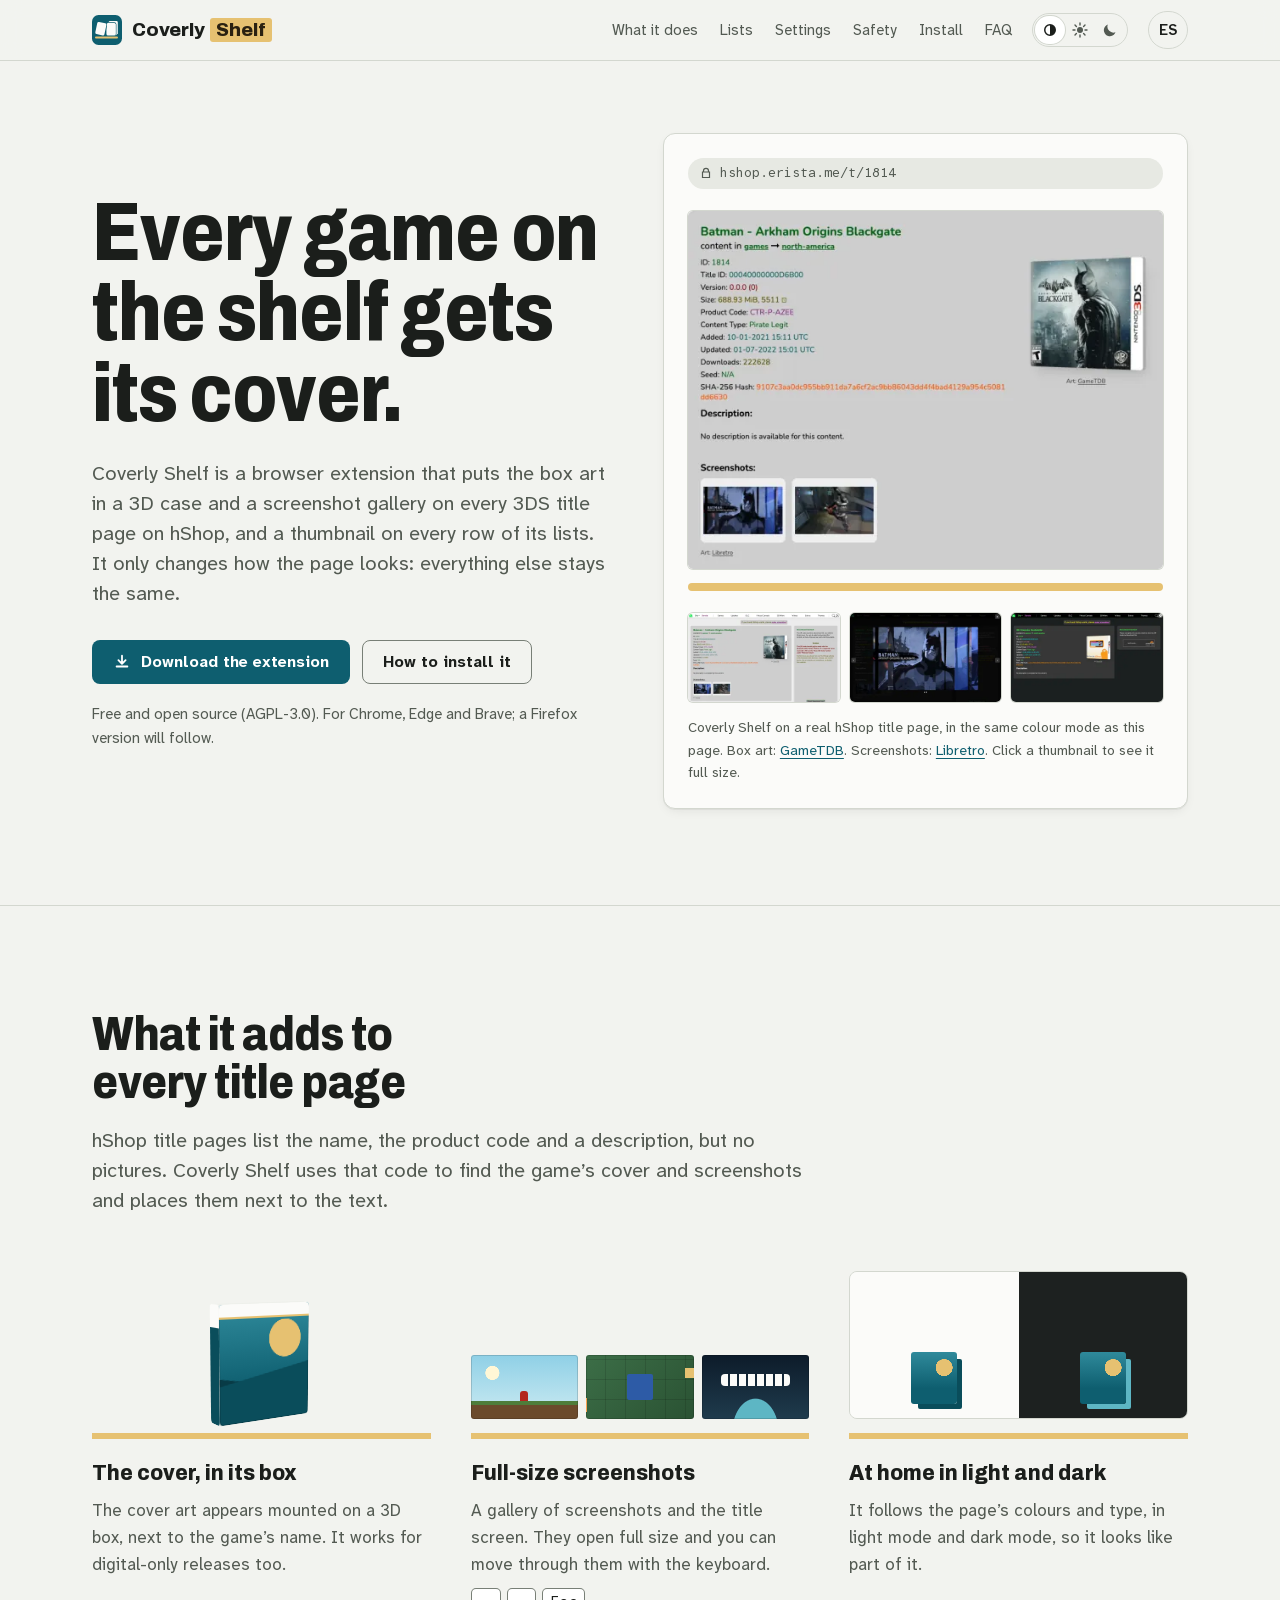
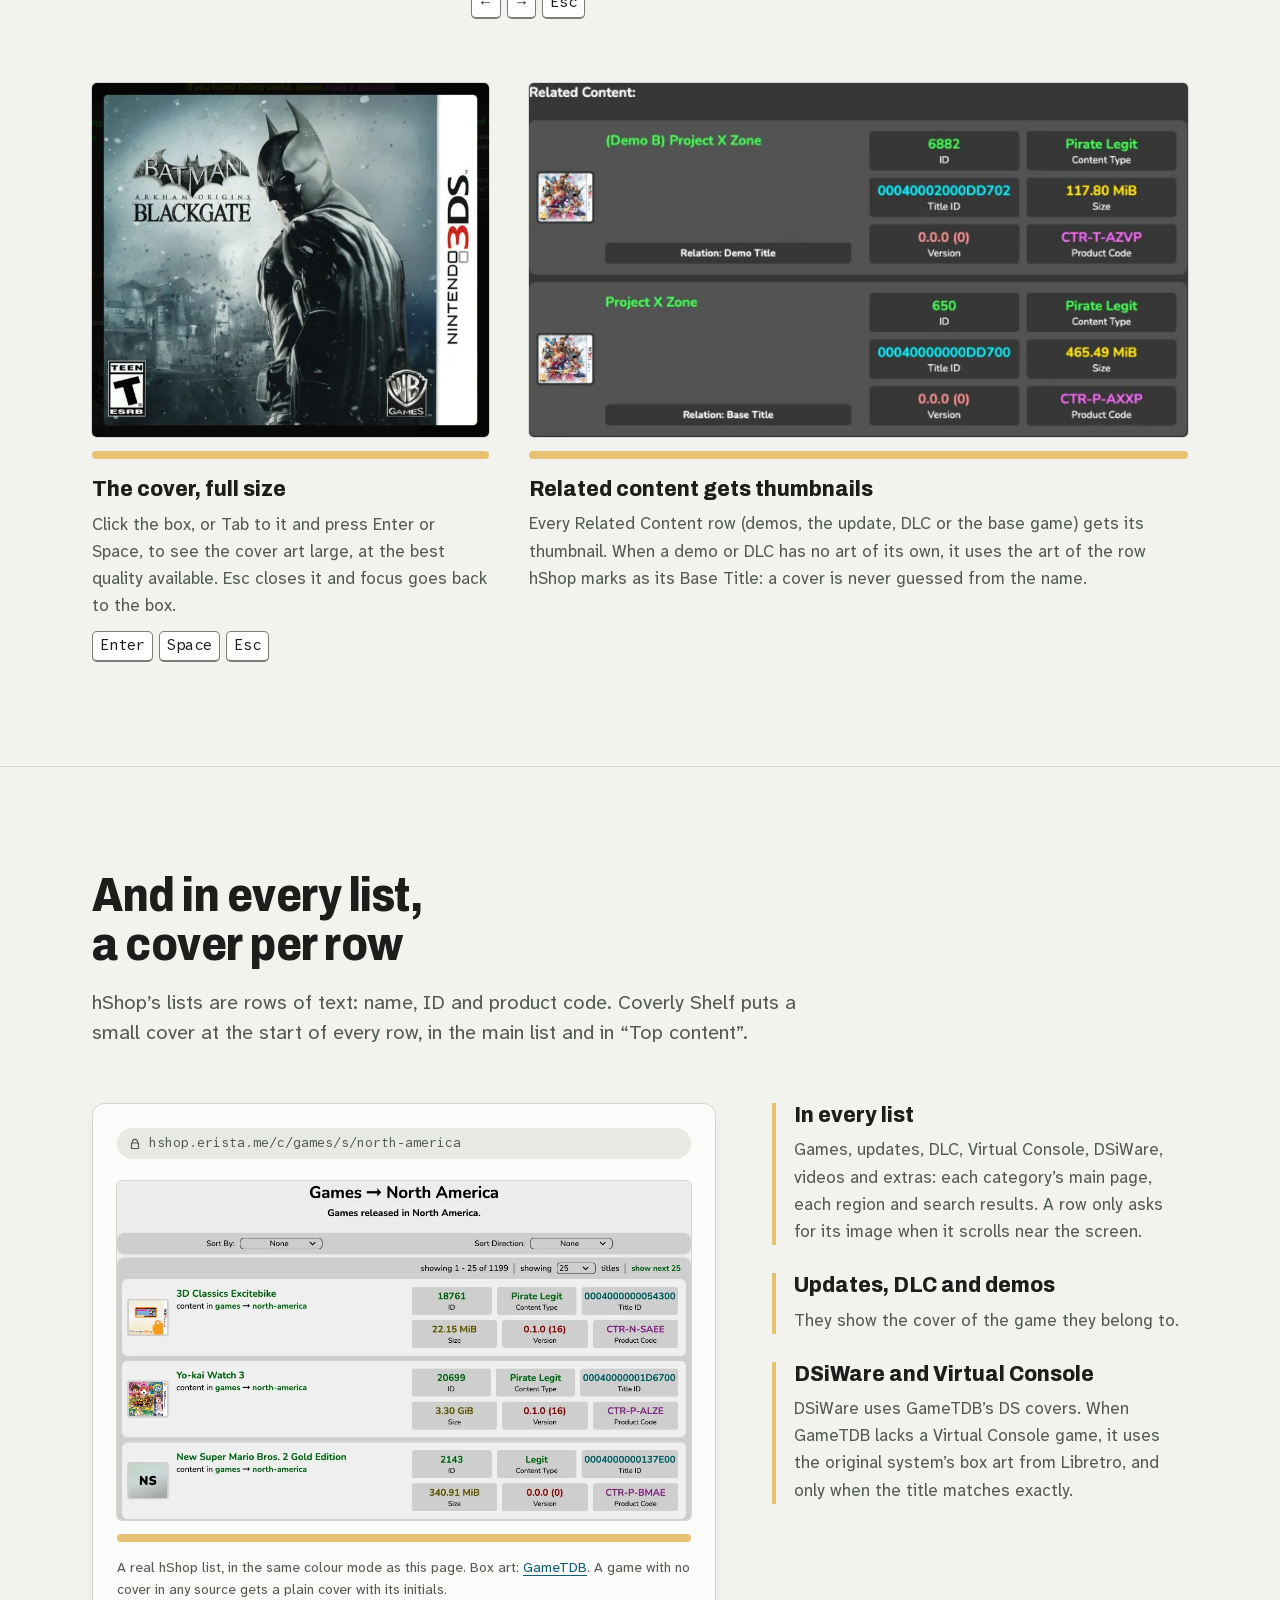
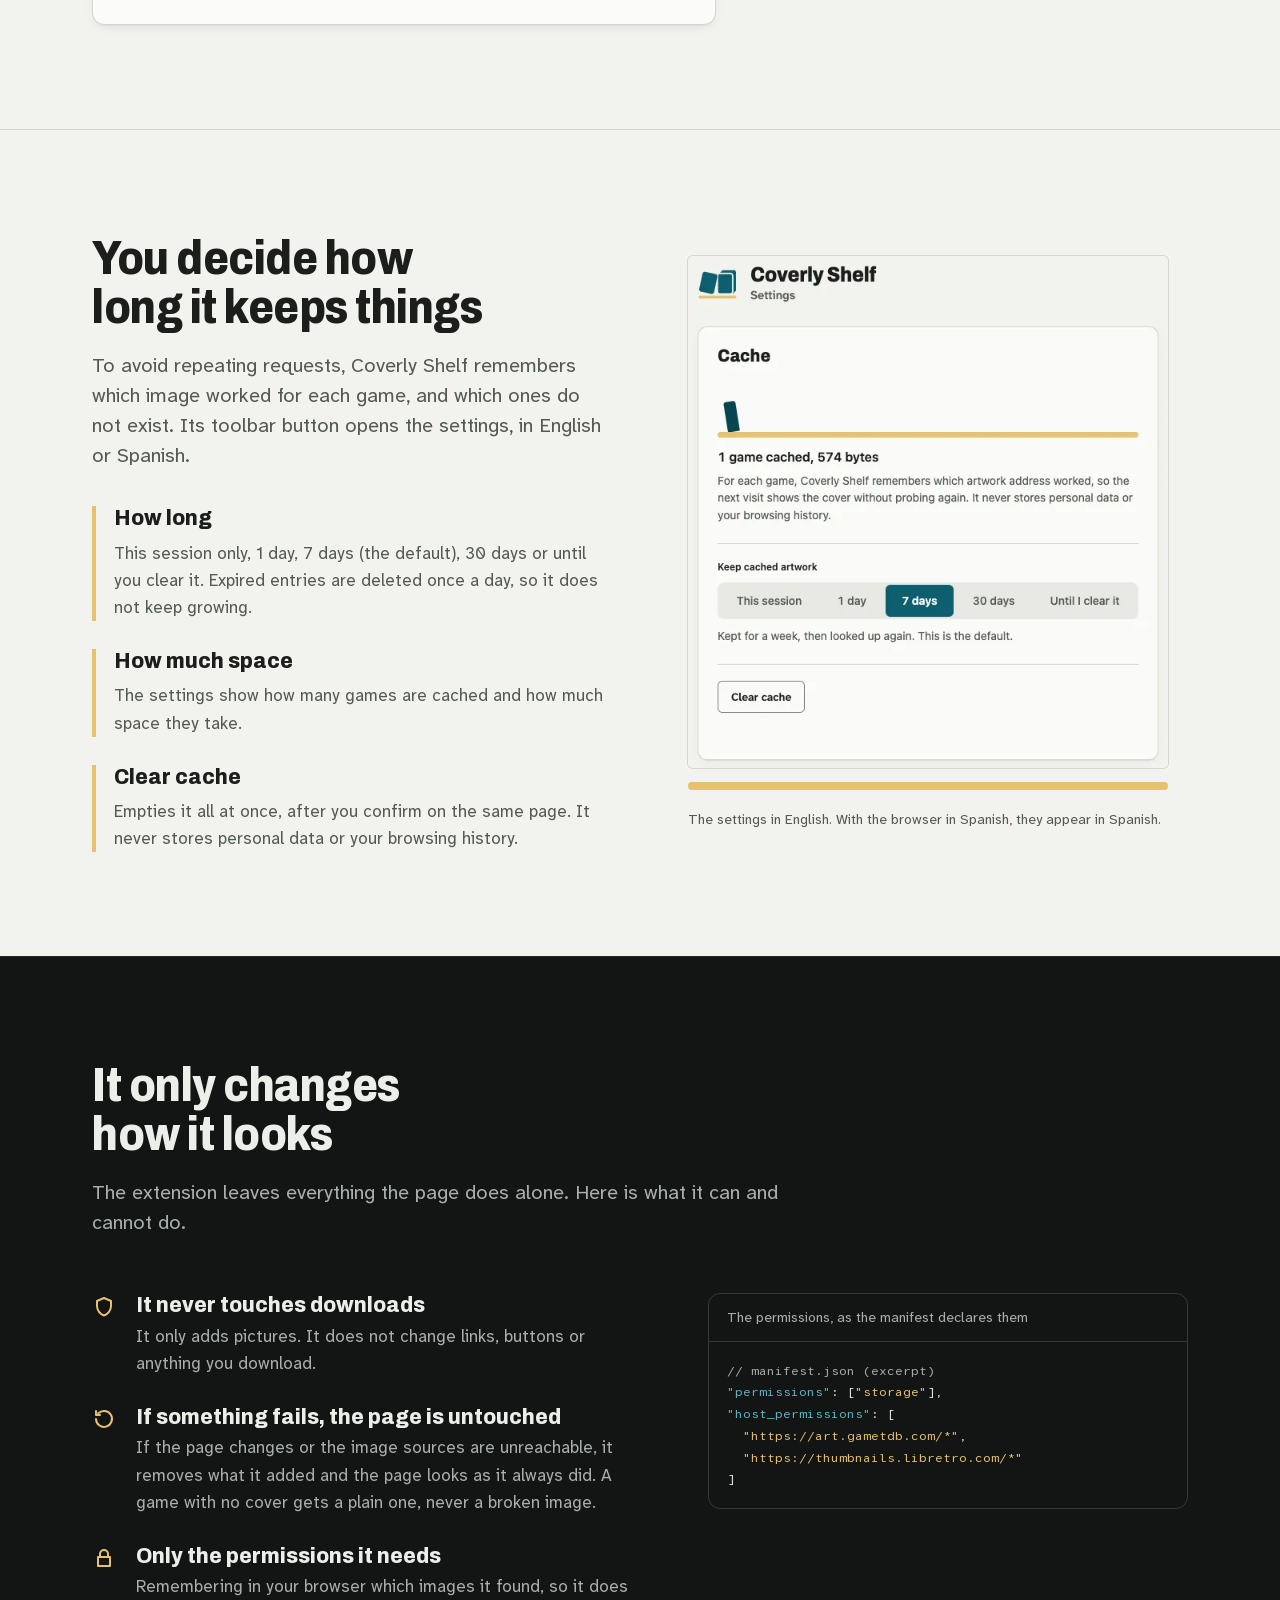
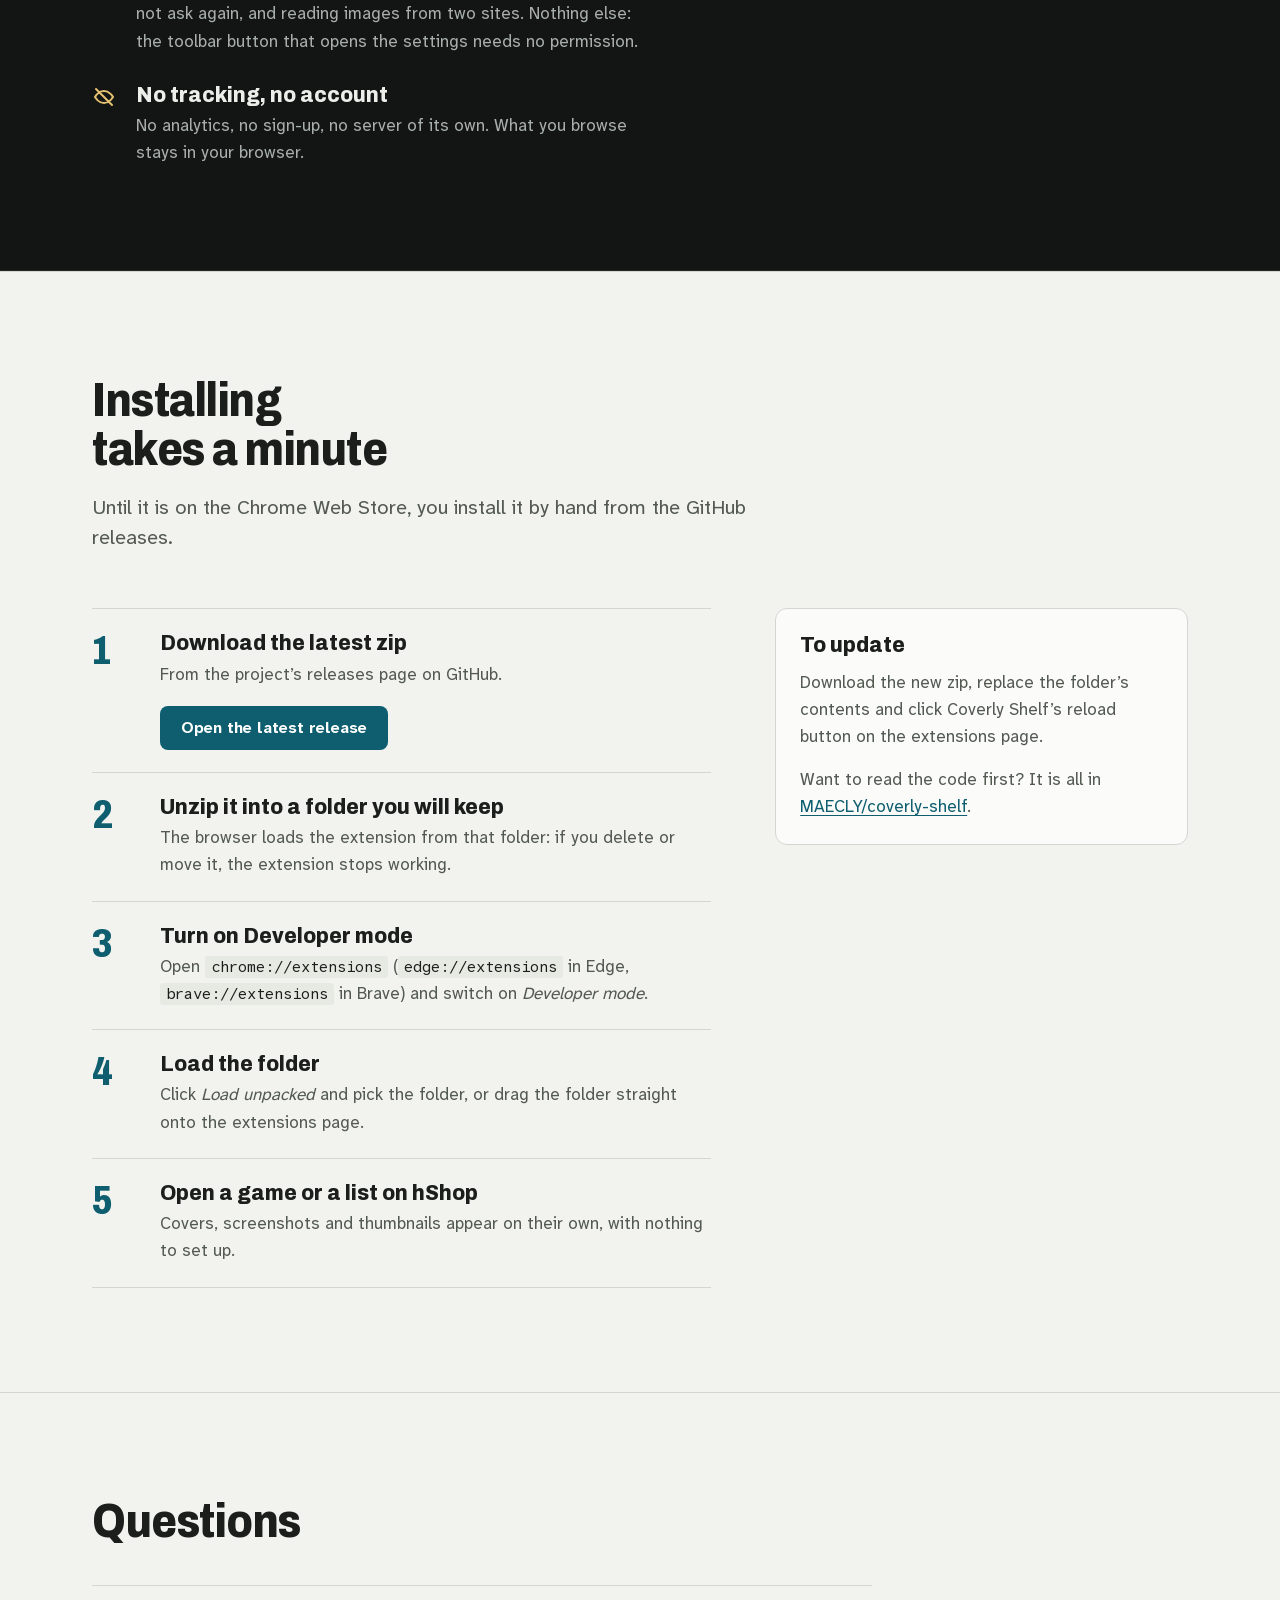
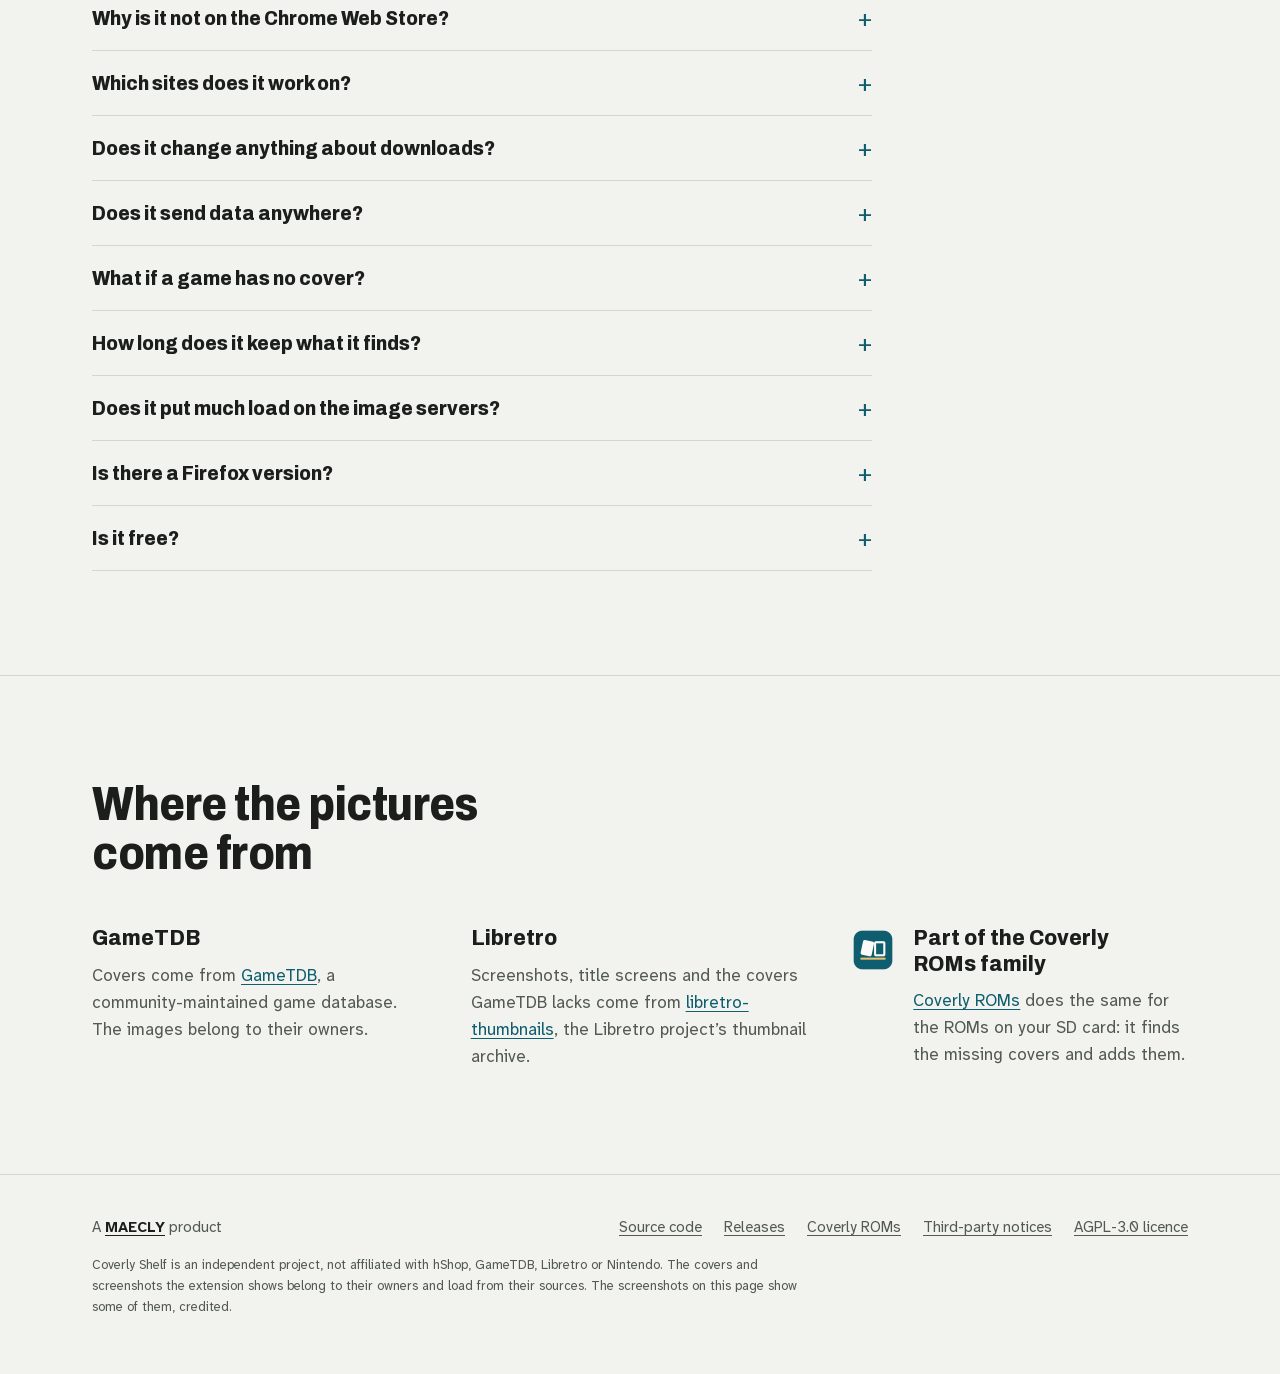
==== commit 6f51430c: "feat(site): describe list thumbnails, settings and lighter requests in the copy Updates the title, m" ====
--- a/site/en/index.html
+++ b/site/en/index.html
@@ -4,8 +4,8 @@
 <meta charset="utf-8">
 <meta name="viewport" content="width=device-width, initial-scale=1">
 <meta http-equiv="Content-Security-Policy" content="default-src 'self'; script-src 'self'; style-src 'self'; img-src 'self'; font-src 'self'; connect-src 'self'; manifest-src 'self'; object-src 'none'; base-uri 'self'; form-action 'none'">
-<title>Coverly Shelf: box art and screenshots for 3DS title pages | MAECLY</title>
-<meta name="description" content="Coverly Shelf is a free, open-source browser extension that adds box art in a 3D case and a screenshot gallery to 3DS title pages on hShop. Purely cosmetic: it never touches downloads, has no tracking and needs no account.">
+<title>Coverly Shelf: box art and screenshots for 3DS title and list pages | MAECLY</title>
+<meta name="description" content="Coverly Shelf is a free, open-source browser extension that adds box art in a 3D case and a screenshot gallery to 3DS title pages on hShop, and a thumbnail to every row of its lists. Purely cosmetic: it never touches downloads, has no tracking and needs no account.">
 <meta name="author" content="Miguel Esparza, MAECLY">
 <meta name="robots" content="index,follow,max-image-preview:large">
 <meta name="color-scheme" content="light dark">
@@ -30,7 +30,7 @@
 <meta property="og:locale" content="en_GB">
 <meta property="og:locale:alternate" content="es_ES">
 <meta property="og:title" content="Coverly Shelf: every game on the shelf gets its cover.">
-<meta property="og:description" content="Box art in a 3D case and a screenshot gallery for 3DS title pages on hShop. Purely cosmetic, no tracking, no account.">
+<meta property="og:description" content="Box art in a 3D case and a screenshot gallery for 3DS title pages on hShop, and thumbnails in its lists. Purely cosmetic, no tracking, no account.">
 <meta property="og:url" content="https://coverly-shelf.maecly.com/en/">
 <meta property="og:image" content="https://coverly-shelf.maecly.com/assets/og-en.png">
 <meta property="og:image:type" content="image/png">
@@ -39,7 +39,7 @@
 <meta property="og:image:alt" content="Coverly Shelf: the icon, a cover leaning on a box on a shelf, with “Every game on the shelf gets its cover.”">
 <meta name="twitter:card" content="summary_large_image">
 <meta name="twitter:title" content="Coverly Shelf: every game on the shelf gets its cover.">
-<meta name="twitter:description" content="Box art in a 3D case and a screenshot gallery for 3DS title pages on hShop. Free and AGPL-3.0.">
+<meta name="twitter:description" content="Box art in a 3D case, a screenshot gallery and list thumbnails for 3DS on hShop. Free and AGPL-3.0.">
 <meta name="twitter:image" content="https://coverly-shelf.maecly.com/assets/og-en.png">
 <meta name="twitter:image:alt" content="Coverly Shelf: the icon, a cover leaning on a box on a shelf, with “Every game on the shelf gets its cover.”">
 <script type="application/ld+json">
@@ -48,7 +48,7 @@
 "@graph": [
 {"@type":"WebSite","@id":"https://coverly-shelf.maecly.com/#website","url":"https://coverly-shelf.maecly.com/","name":"Coverly Shelf","inLanguage":["es","en"],"publisher":{"@id":"https://www.maecly.com/#org"}},
 {"@type":"Organization","@id":"https://www.maecly.com/#org","name":"MAECLY","url":"https://maecly.com/"},
-{"@type":"SoftwareApplication","@id":"https://coverly-shelf.maecly.com/#software","name":"Coverly Shelf","description":"Free (AGPL-3.0) browser extension that adds box art in a 3D case and a screenshot gallery to 3DS title pages on hShop. Purely cosmetic: it never touches downloads, has no tracking and needs no account. Images from GameTDB and Libretro.","applicationCategory":"BrowserApplication","operatingSystem":"Chrome, Edge, Brave","inLanguage":["es","en"],"license":"https://www.gnu.org/licenses/agpl-3.0.html","isAccessibleForFree":true,"offers":{"@type":"Offer","price":"0","priceCurrency":"EUR"},"author":{"@type":"Person","name":"Miguel Esparza"},"publisher":{"@id":"https://www.maecly.com/#org"},"image":"https://coverly-shelf.maecly.com/assets/icon-512.png","downloadUrl":"https://github.com/MAECLY/coverly-shelf/releases/latest","url":"https://coverly-shelf.maecly.com/en/"}
+{"@type":"SoftwareApplication","@id":"https://coverly-shelf.maecly.com/#software","name":"Coverly Shelf","description":"Free (AGPL-3.0) browser extension that adds box art in a 3D case (zoomable to full size) and a screenshot gallery to 3DS title pages on hShop, and a thumbnail to every row of its lists (games, updates, DLC, Virtual Console, DSiWare, videos, extras and search) and of Related Content. A settings page chooses how long the cache is kept. Purely cosmetic: it never touches downloads, has no tracking and needs no account. Images from GameTDB and Libretro.","applicationCategory":"BrowserApplication","operatingSystem":"Chrome, Edge, Brave","inLanguage":["es","en"],"license":"https://www.gnu.org/licenses/agpl-3.0.html","isAccessibleForFree":true,"offers":{"@type":"Offer","price":"0","priceCurrency":"EUR"},"author":{"@type":"Person","name":"Miguel Esparza"},"publisher":{"@id":"https://www.maecly.com/#org"},"image":"https://coverly-shelf.maecly.com/assets/icon-512.png","downloadUrl":"https://github.com/MAECLY/coverly-shelf/releases/latest","url":"https://coverly-shelf.maecly.com/en/"}
 ]
 }
 </script>
@@ -83,7 +83,7 @@
 <div class="wrap hero-grid">
 <div>
 <h1 id="title">Every game on the shelf gets its cover.</h1>
-<p class="lead">Coverly Shelf is a browser extension that puts the box art in a 3D case and a screenshot gallery on every 3DS title page on hShop. It only changes how the page looks: everything else stays the same.</p>
+<p class="lead">Coverly Shelf is a browser extension that puts the box art in a 3D case and a screenshot gallery on every 3DS title page on hShop, and a thumbnail on every row of its lists. It only changes how the page looks: everything else stays the same.</p>
 <div class="actions">
 <a class="btn btn-primary" href="https://github.com/MAECLY/coverly-shelf/releases/latest"><svg class="art" viewBox="0 0 20 20" aria-hidden="true" focusable="false"><path d="M10 3v9m0 0-4-4m4 4 4-4M4 15h12" fill="none" stroke="currentColor" stroke-width="2" stroke-linecap="round" stroke-linejoin="round"/></svg>Download the extension</a>
 <a class="btn btn-ghost" href="#install">How to install it</a>
@@ -195,8 +195,8 @@
 <div class="safety-grid">
 <ul class="promises">
 <li><svg class="art" viewBox="0 0 24 24" aria-hidden="true" focusable="false"><path d="M12 3 5 6v5c0 4.4 3 8.3 7 9.5 4-1.2 7-5.1 7-9.5V6z" fill="none" stroke="currentColor" stroke-width="2" stroke-linejoin="round"/></svg><h3>It never touches downloads</h3><p>It only adds pictures. It does not change links, buttons or anything you download.</p></li>
-<li><svg class="art" viewBox="0 0 24 24" aria-hidden="true" focusable="false"><path d="M4 12a8 8 0 1 0 2.3-5.7M4 4v4h4" fill="none" stroke="currentColor" stroke-width="2" stroke-linecap="round" stroke-linejoin="round"/></svg><h3>If something fails, the page is untouched</h3><p>No cover found, or the image sources are unreachable: it adds nothing and the page looks as it always did.</p></li>
-<li><svg class="art" viewBox="0 0 24 24" aria-hidden="true" focusable="false"><path d="M8 11V8a4 4 0 0 1 8 0v3M6 11h12v9H6z" fill="none" stroke="currentColor" stroke-width="2" stroke-linejoin="round"/></svg><h3>Only the permissions it needs</h3><p>Remembering in your browser which images it found, so it does not ask again, and reading images from two sites. Nothing else.</p></li>
+<li><svg class="art" viewBox="0 0 24 24" aria-hidden="true" focusable="false"><path d="M4 12a8 8 0 1 0 2.3-5.7M4 4v4h4" fill="none" stroke="currentColor" stroke-width="2" stroke-linecap="round" stroke-linejoin="round"/></svg><h3>If something fails, the page is untouched</h3><p>If the page changes or the image sources are unreachable, it removes what it added and the page looks as it always did. A game with no cover gets a plain one, never a broken image.</p></li>
+<li><svg class="art" viewBox="0 0 24 24" aria-hidden="true" focusable="false"><path d="M8 11V8a4 4 0 0 1 8 0v3M6 11h12v9H6z" fill="none" stroke="currentColor" stroke-width="2" stroke-linejoin="round"/></svg><h3>Only the permissions it needs</h3><p>Remembering in your browser which images it found, so it does not ask again, and reading images from two sites. Nothing else: the toolbar button that opens the settings needs no permission.</p></li>
 <li><svg class="art" viewBox="0 0 24 24" aria-hidden="true" focusable="false"><path d="M3 12s3.5-6 9-6 9 6 9 6-3.5 6-9 6-9-6-9-6zM4 4l16 16" fill="none" stroke="currentColor" stroke-width="2" stroke-linecap="round"/></svg><h3>No tracking, no account</h3><p>No analytics, no sign-up, no server of its own. What you browse stays in your browser.</p></li>
 </ul>
 <figure class="manifest">
@@ -222,7 +222,7 @@
 <li><h3>Unzip it into a folder you will keep</h3><p>The browser loads the extension from that folder: if you delete or move it, the extension stops working.</p></li>
 <li><h3>Turn on Developer mode</h3><p>Open <code>chrome://extensions</code> (<code>edge://extensions</code> in Edge, <code>brave://extensions</code> in Brave) and switch on <i>Developer mode</i>.</p></li>
 <li><h3>Load the folder</h3><p>Click <i>Load unpacked</i> and pick the folder, or drag the folder straight onto the extensions page.</p></li>
-<li><h3>Open a title page on hShop</h3><p>The cover and screenshots appear on their own, with nothing to set up.</p></li>
+<li><h3>Open a game or a list on hShop</h3><p>Covers, screenshots and thumbnails appear on their own, with nothing to set up.</p></li>
 </ol>
 <aside class="aside-card" aria-labelledby="update-t">
 <h3 id="update-t">To update</h3>
@@ -238,10 +238,12 @@
 <h2 id="faq-t">Questions</h2>
 <div class="faq">
 <details><summary>Why is it not on the Chrome Web Store?</summary><div><p>It has not been submitted yet. Until then you install it by hand from GitHub, built from the same code you can read in the repository. When it is published, this page will say so.</p></div></details>
-<details><summary>Which sites does it work on?</summary><div><p>On hShop title pages (<code>hshop.erista.me/t/…</code>). On every other site it does nothing. Coverly Shelf is an independent project, not affiliated with hShop or Nintendo.</p></div></details>
+<details><summary>Which sites does it work on?</summary><div><p>On hShop: title pages (<code>hshop.erista.me/t/…</code>), each category’s lists (<code>/c/…</code>) and search results. On every other site it does nothing. Coverly Shelf is an independent project, not affiliated with hShop or Nintendo.</p></div></details>
 <details><summary>Does it change anything about downloads?</summary><div><p>No. The extension only adds pictures next to the page’s text. It does not read or change links, buttons or files.</p></div></details>
-<details><summary>Does it send data anywhere?</summary><div><p>No. It only requests images from art.gametdb.com and thumbnails.libretro.com, and remembers in your browser’s storage what it found for each game. There are no analytics and no account.</p></div></details>
-<details><summary>What if a game has no cover?</summary><div><p>It tries other regions and sources; if it finds nothing, it adds nothing and the page stays as it was.</p></div></details>
+<details><summary>Does it send data anywhere?</summary><div><p>No. It requests images from art.gametdb.com and thumbnails.libretro.com and remembers in your browser’s storage what it found for each game. For “Top content” rows that show no product code, it also reads that game’s page on hShop itself. There are no analytics and no account.</p></div></details>
+<details><summary>What if a game has no cover?</summary><div><p>It tries the game’s own region first, then the other English regions, then Libretro. If it finds nothing, a plain cover with the game’s initials stands in, never a broken image.</p></div></details>
+<details><summary>How long does it keep what it finds?</summary><div><p>Seven days by default. In its settings (click its toolbar button) you can choose this session only, 1 day, 7 days, 30 days or until you clear it, see how much space it takes, and empty it with <i>Clear cache</i>.</p></div></details>
+<details><summary>Does it put much load on the image servers?</summary><div><p>As little as it can. It checks each image with a small HEAD request before downloading it, so missing art is ruled out without fetching it; it runs at most 4 image requests at once, and each list row asks for its image only when it scrolls near the screen. What it has already found is not requested again.</p></div></details>
 <details><summary>Is there a Firefox version?</summary><div><p>It is planned. Once there is a tested build, it will appear in the GitHub releases and on this page.</p></div></details>
 <details><summary>Is it free?</summary><div><p>Yes. It costs nothing, needs no account and its code is AGPL-3.0.</p></div></details>
 </div>
@@ -253,7 +255,7 @@
 <h2 id="credits-t">Where the pictures come from</h2>
 <div class="credits-grid">
 <div><h3>GameTDB</h3><p>Covers come from <a href="https://www.gametdb.com/">GameTDB</a>, a community-maintained game database. The images belong to their owners.</p></div>
-<div><h3>Libretro</h3><p>Screenshots and title screens come from <a href="https://thumbnails.libretro.com/">libretro-thumbnails</a>, the Libretro project’s thumbnail archive.</p></div>
+<div><h3>Libretro</h3><p>Screenshots, title screens and the covers GameTDB lacks come from <a href="https://thumbnails.libretro.com/">libretro-thumbnails</a>, the Libretro project’s thumbnail archive.</p></div>
 <div class="family"><img src="../assets/coverly-roms.png" width="48" height="48" alt=""><div><h3>Part of the Coverly ROMs family</h3><p><a href="https://coverly-roms.maecly.com/">Coverly ROMs</a> does the same for the ROMs on your SD card: it finds the missing covers and adds them.</p></div></div>
 </div>
 </div>
@@ -281,7 +283,7 @@
 <a href="https://github.com/MAECLY/coverly-shelf-landing/blob/main/THIRD-PARTY-NOTICES.md">Third-party notices</a>
 <a href="https://www.gnu.org/licenses/agpl-3.0.html">AGPL-3.0 licence</a>
 </nav>
-<p class="legal">Coverly Shelf is an independent project, not affiliated with hShop, GameTDB, Libretro or Nintendo. The covers and screenshots the extension shows belong to their owners and load from their sources; this page includes none of them.</p>
+<p class="legal">Coverly Shelf is an independent project, not affiliated with hShop, GameTDB, Libretro or Nintendo. The covers and screenshots the extension shows belong to their owners and load from their sources. The screenshots on this page show some of them, credited.</p>
 </div>
 </footer>
 </body>
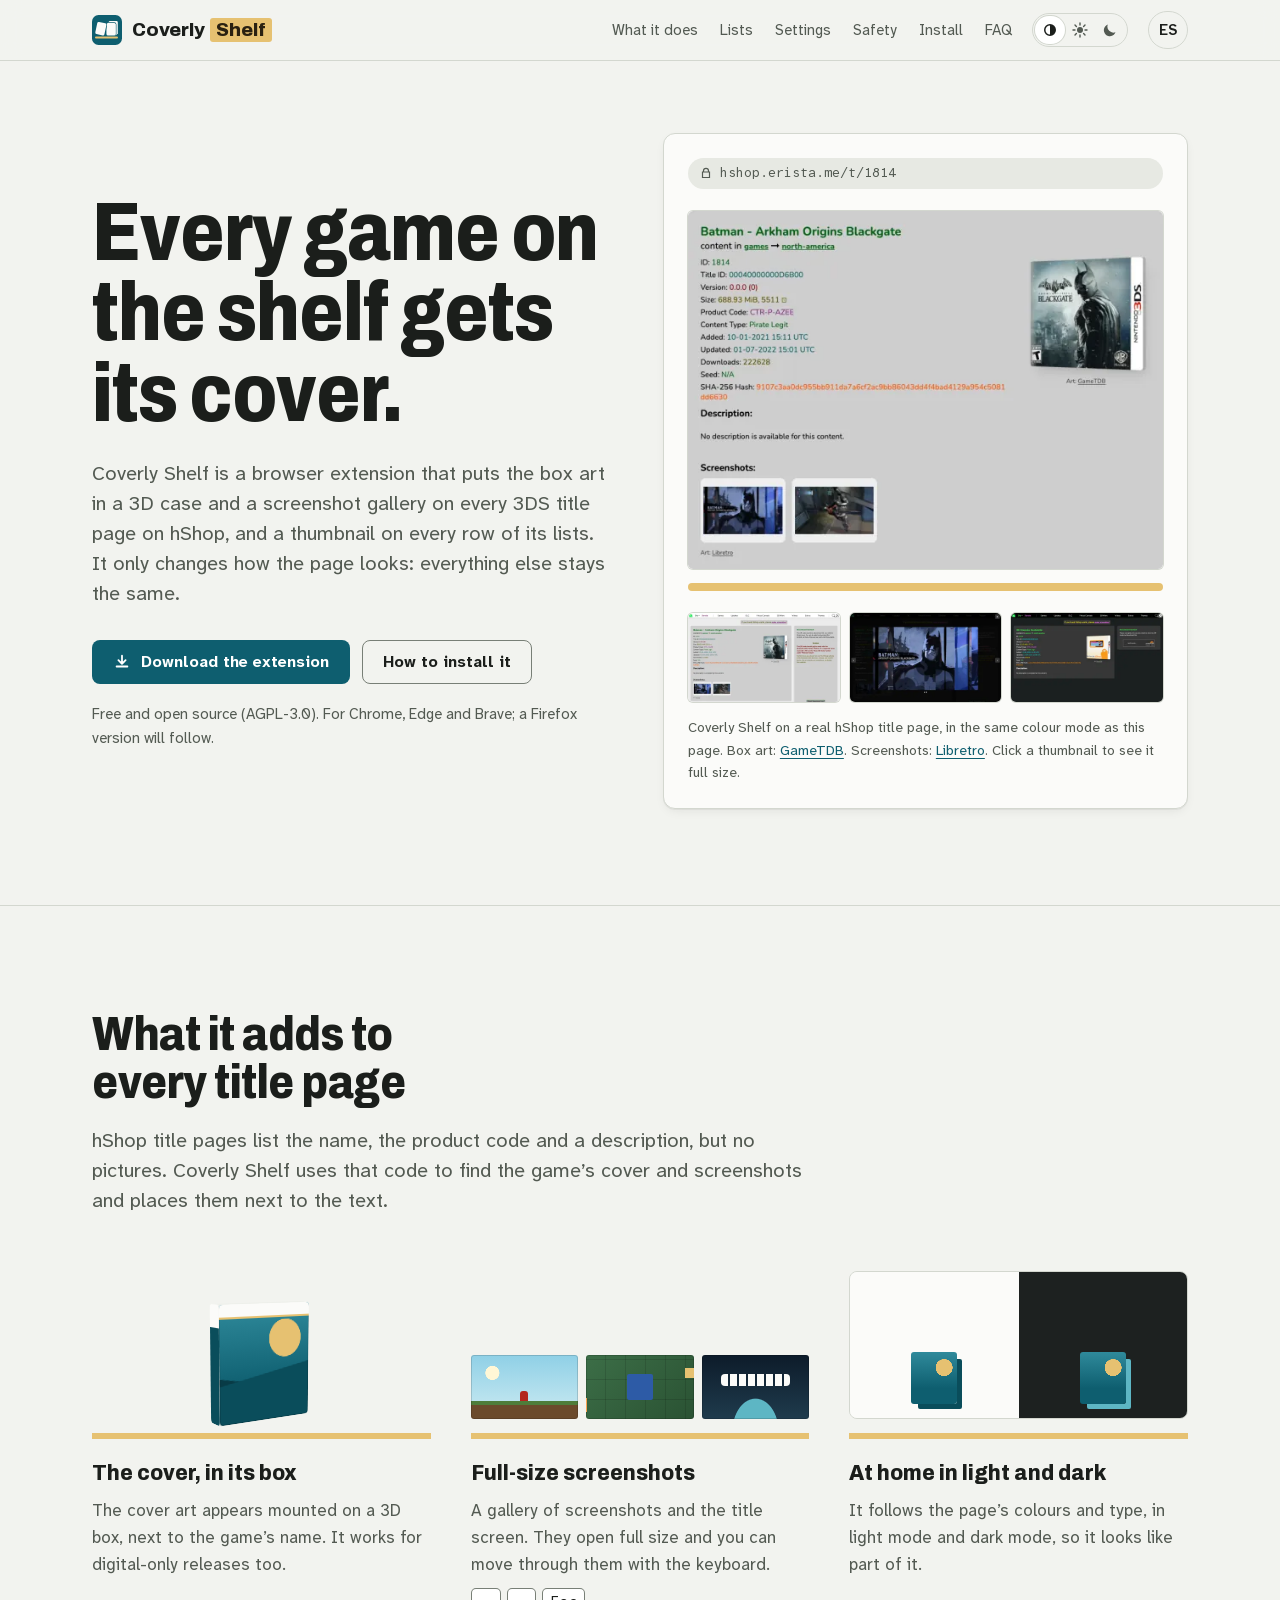
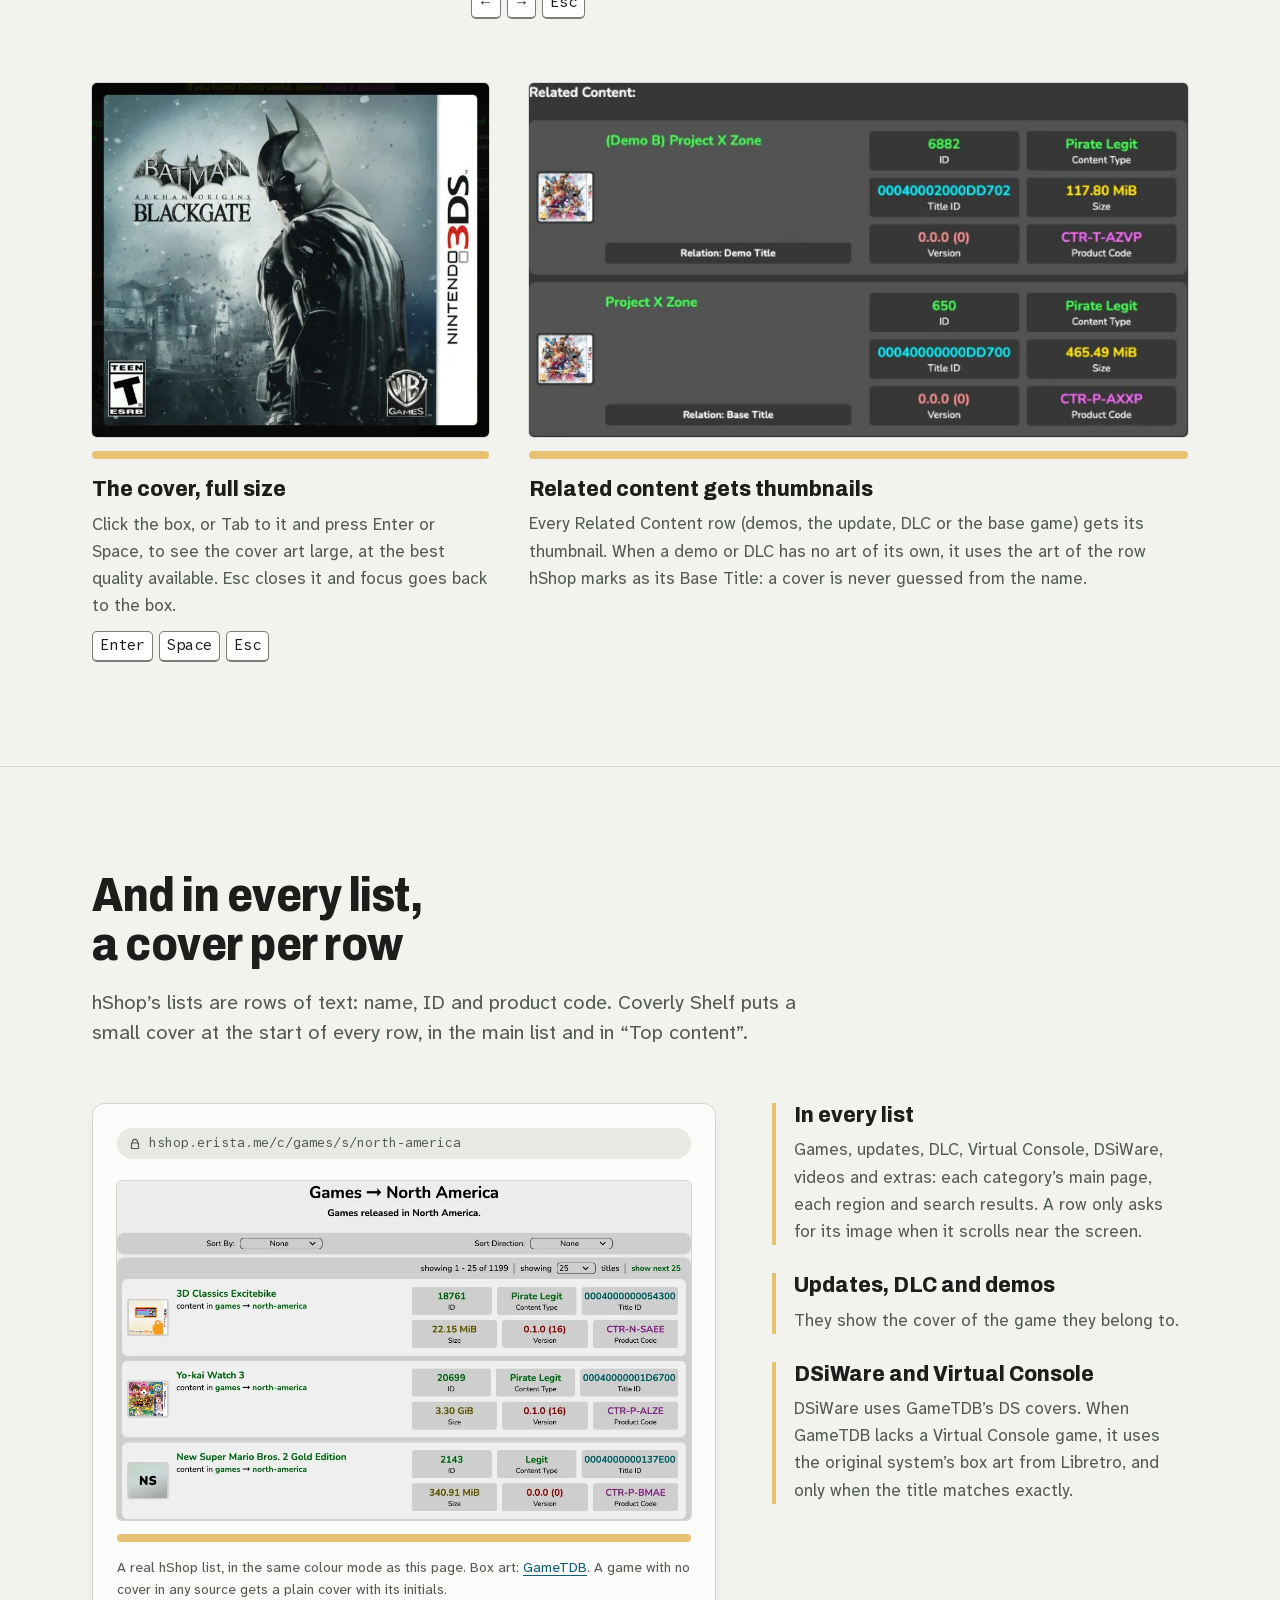
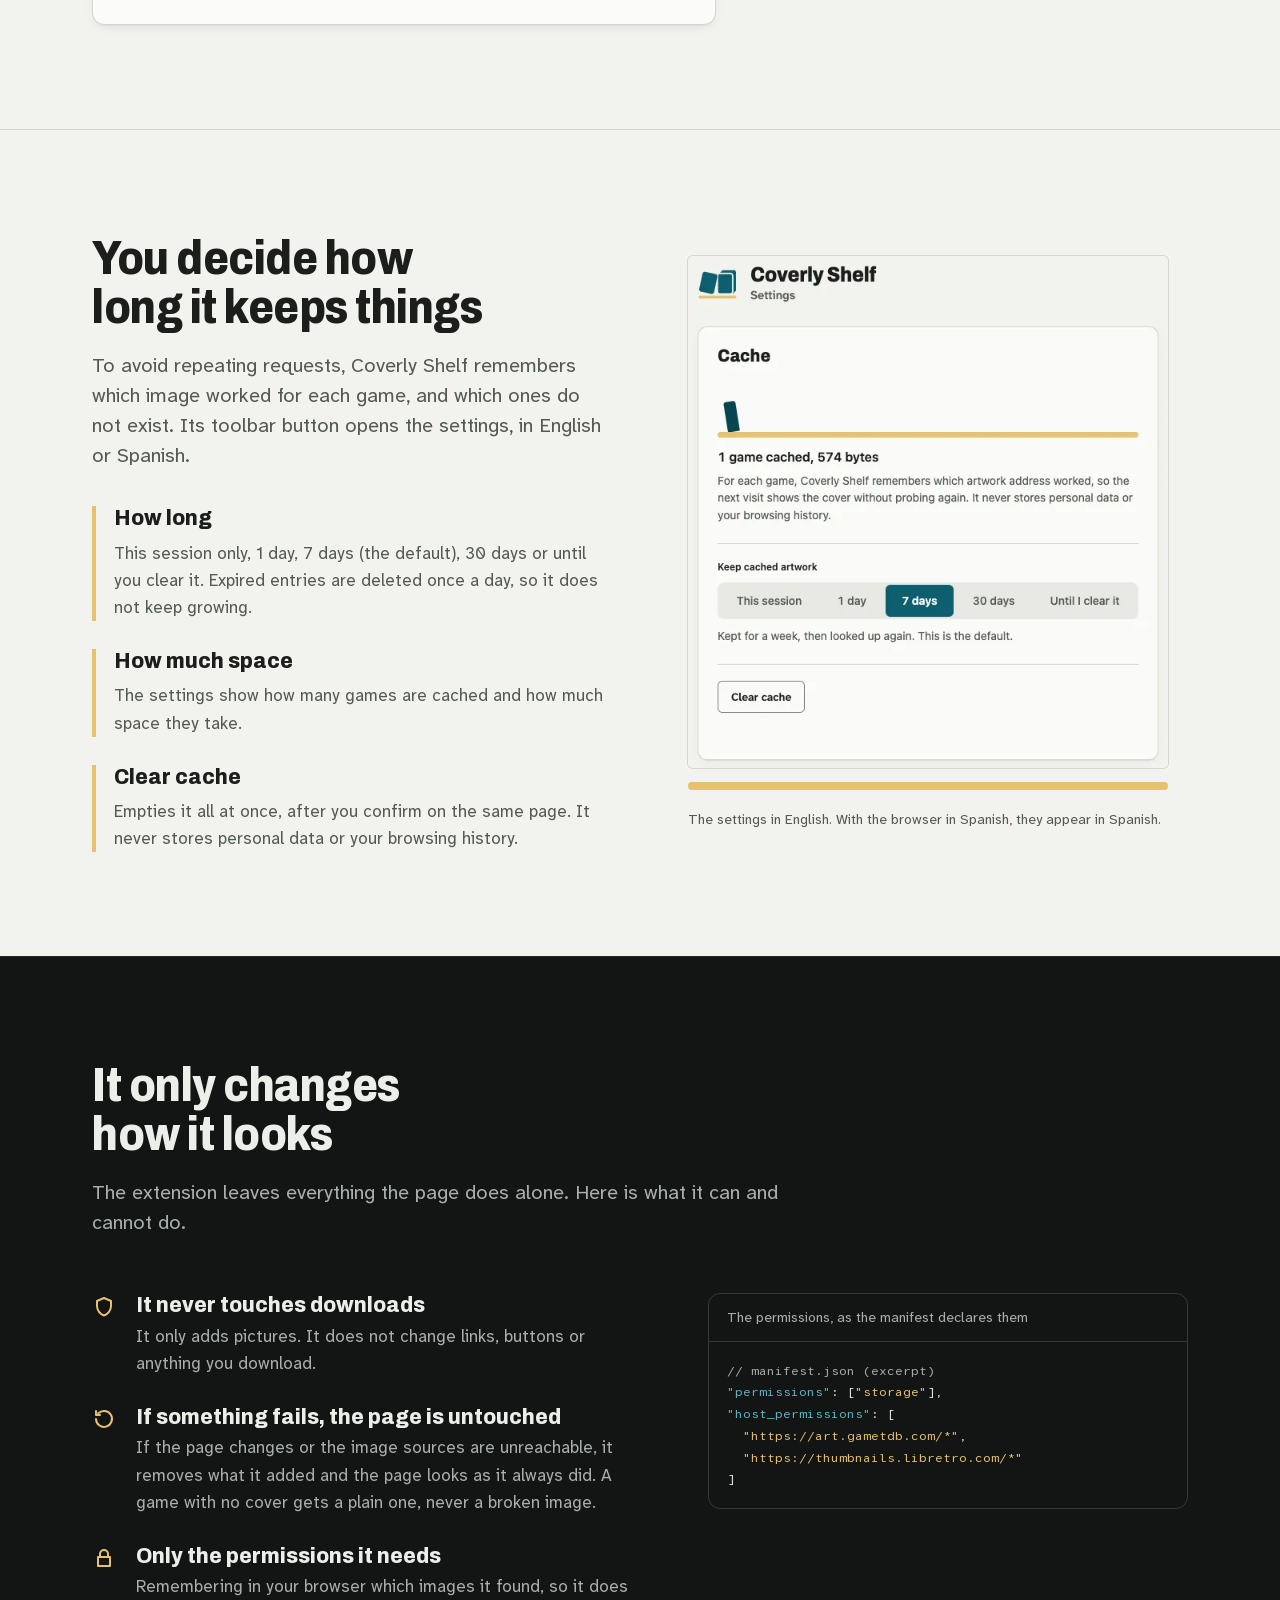
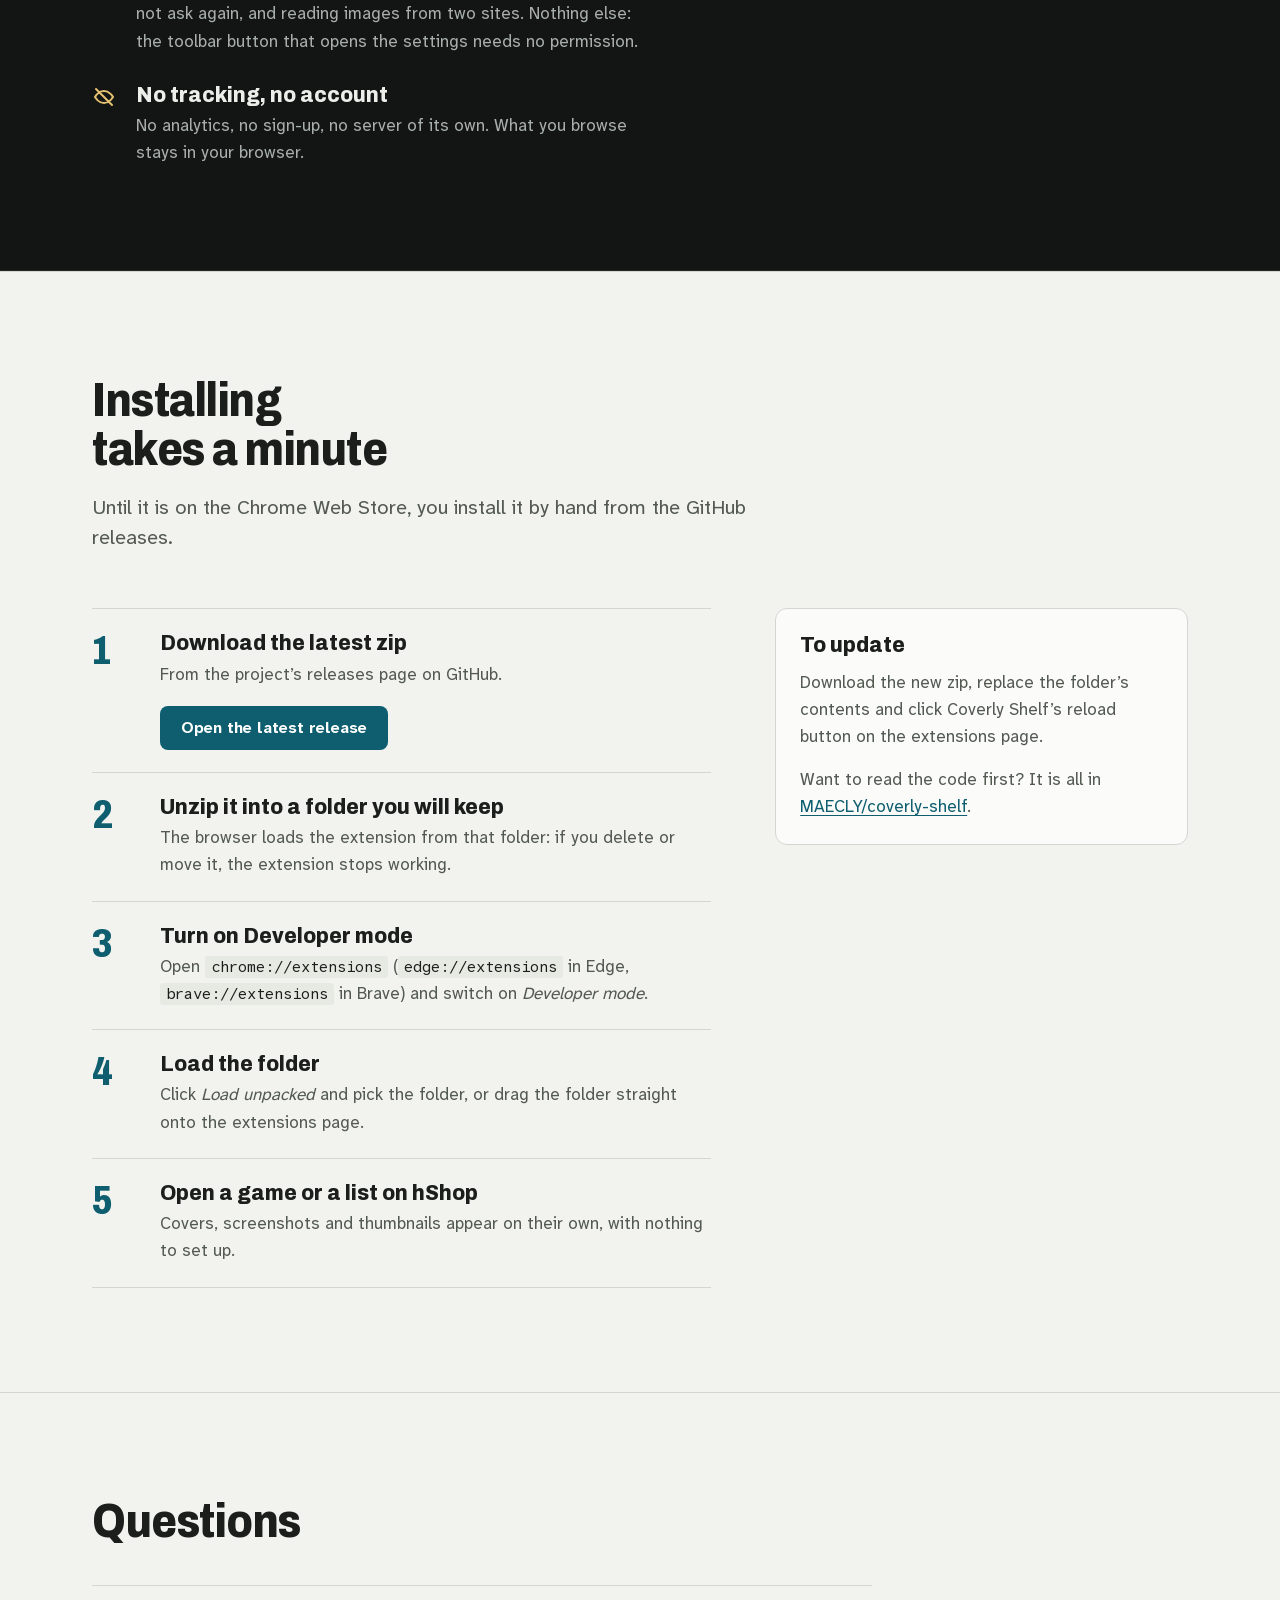
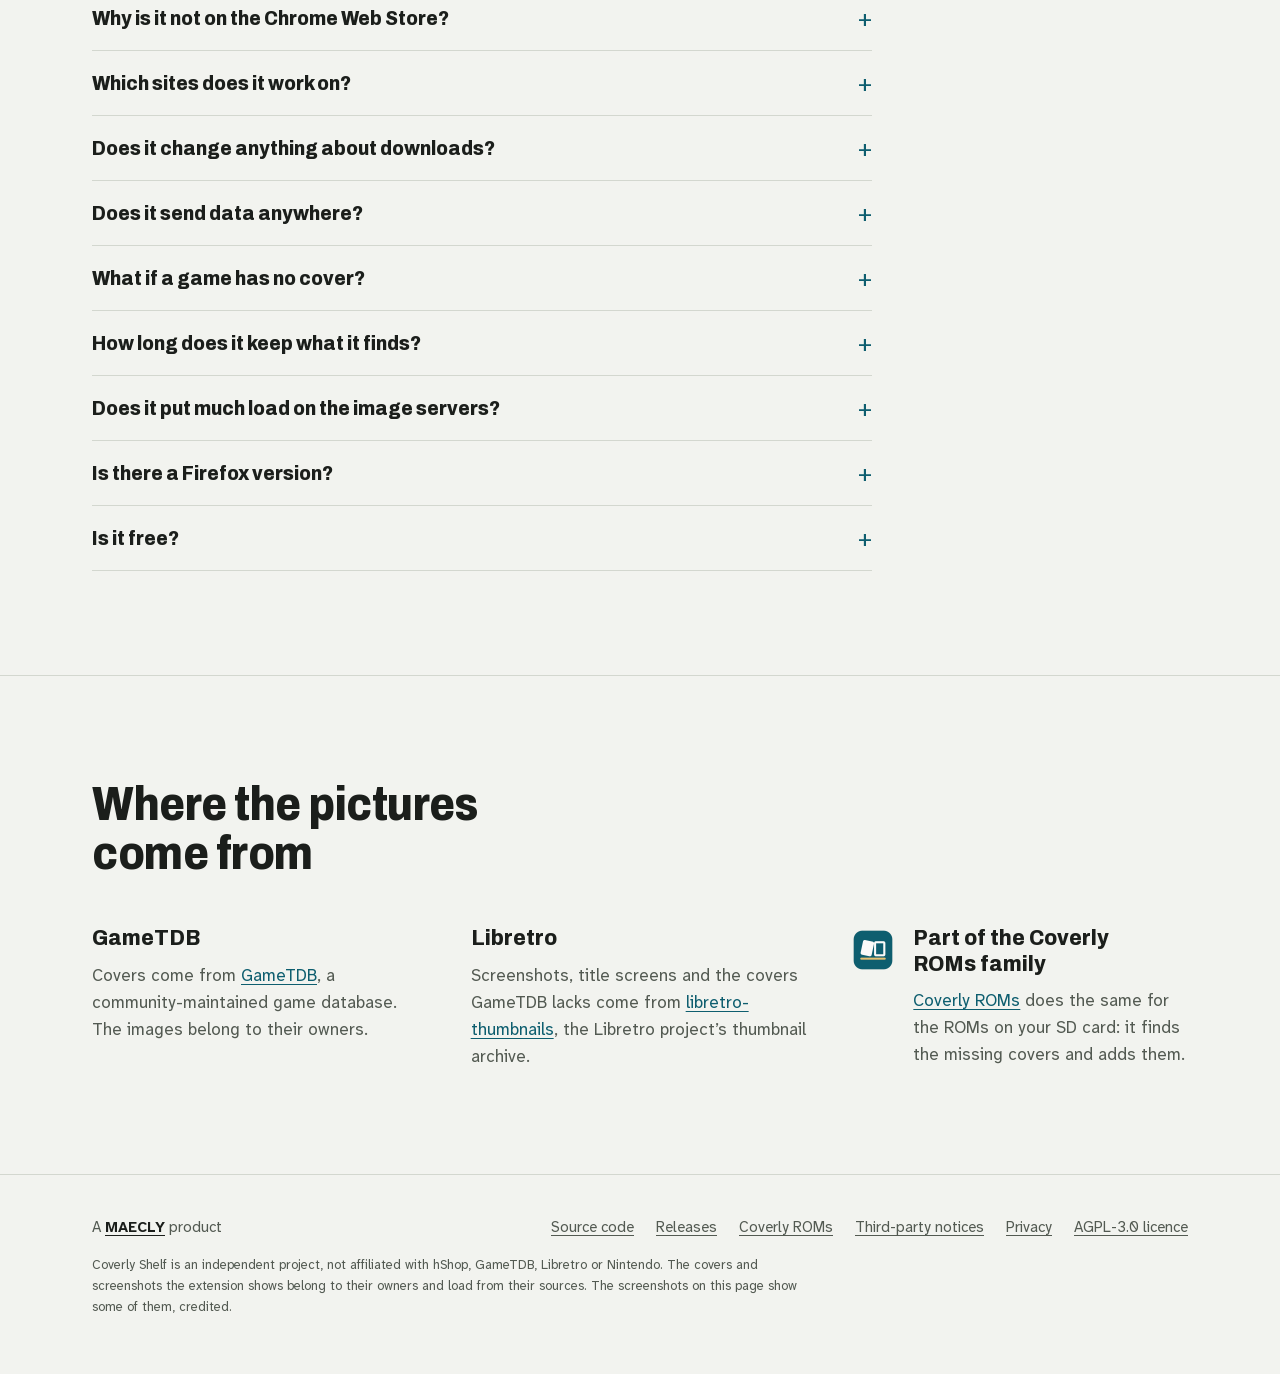
==== commit 6ed0ce88: "feat(site): link the privacy policy from the footer and sitemap" ====
--- a/site/en/index.html
+++ b/site/en/index.html
@@ -8,6 +8,7 @@
 <meta name="description" content="Coverly Shelf is a free, open-source browser extension that adds box art in a 3D case and a screenshot gallery to 3DS title pages on hShop, and a thumbnail to every row of its lists. Purely cosmetic: it never touches downloads, has no tracking and needs no account.">
 <meta name="author" content="Miguel Esparza, MAECLY">
 <meta name="robots" content="index,follow,max-image-preview:large">
+<meta name="google-site-verification" content="tX6T86y0oQM8CmWYapjnDT_xsGxHoFTQxPvF0TwCILw">
 <meta name="color-scheme" content="light dark">
 <meta name="theme-color" content="#f2f3ef" media="(prefers-color-scheme: light)">
 <meta name="theme-color" content="#121514" media="(prefers-color-scheme: dark)">
@@ -281,6 +282,7 @@
 <a href="https://github.com/MAECLY/coverly-shelf/releases">Releases</a>
 <a href="https://coverly-roms.maecly.com/">Coverly ROMs</a>
 <a href="https://github.com/MAECLY/coverly-shelf-landing/blob/main/THIRD-PARTY-NOTICES.md">Third-party notices</a>
+<a href="/en/privacy/">Privacy</a>
 <a href="https://www.gnu.org/licenses/agpl-3.0.html">AGPL-3.0 licence</a>
 </nav>
 <p class="legal">Coverly Shelf is an independent project, not affiliated with hShop, GameTDB, Libretro or Nintendo. The covers and screenshots the extension shows belong to their owners and load from their sources. The screenshots on this page show some of them, credited.</p>
--- a/site/assets/site.css
+++ b/site/assets/site.css
@@ -1144,3 +1144,31 @@
   margin: 0;
   color: var(--cr-text-secondary);
 }
+
+/* Privacy policy */
+.policy {
+  max-width: 760px;
+  padding-block: 48px 72px;
+}
+.policy h1 {
+  font-size: clamp(36px, 6vw, 56px);
+  line-height: 1.05;
+  font-stretch: 82%;
+  margin-block: 12px 4px;
+}
+.policy h2 {
+  font-size: 22px;
+  margin-block: 36px 8px;
+}
+.policy p,
+.policy li {
+  max-width: 70ch;
+}
+.policy li + li {
+  margin-top: 8px;
+}
+.policy-back,
+.policy-date {
+  color: var(--cr-text-secondary);
+  font-size: 15px;
+}
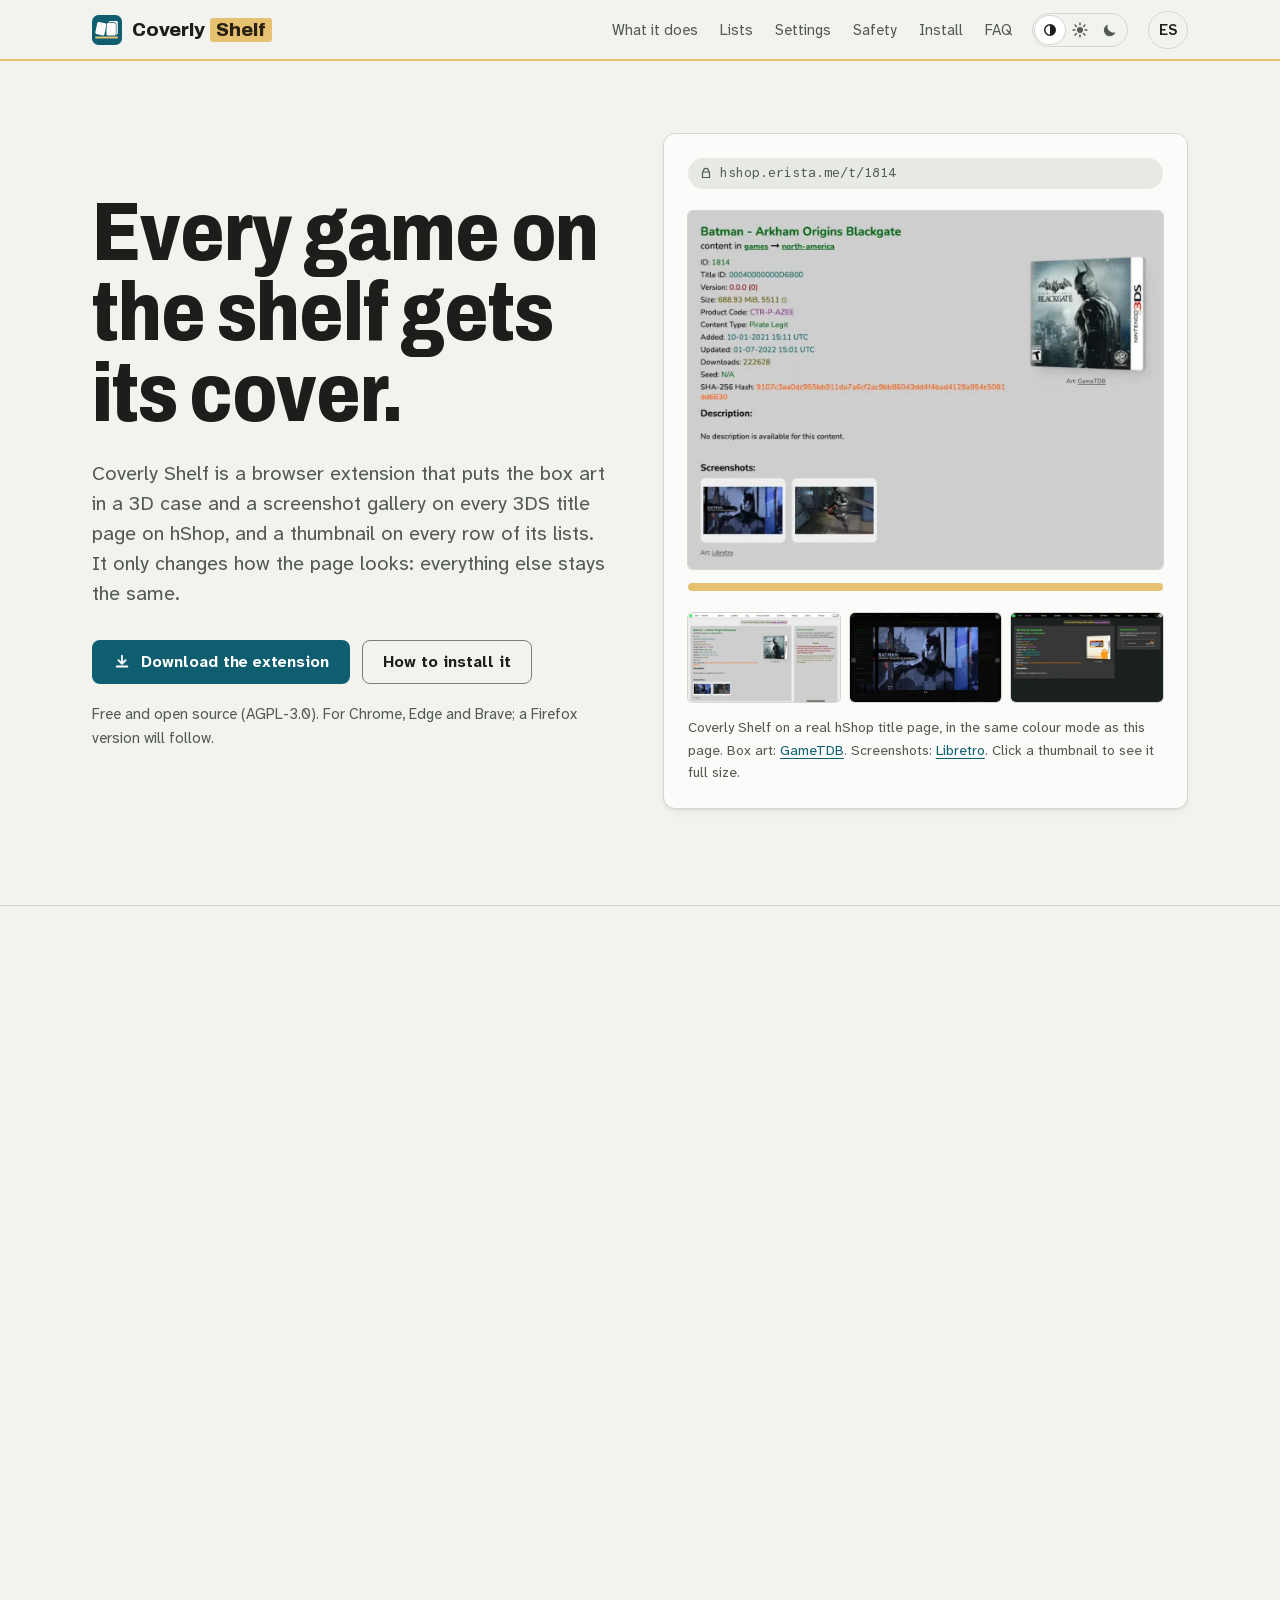
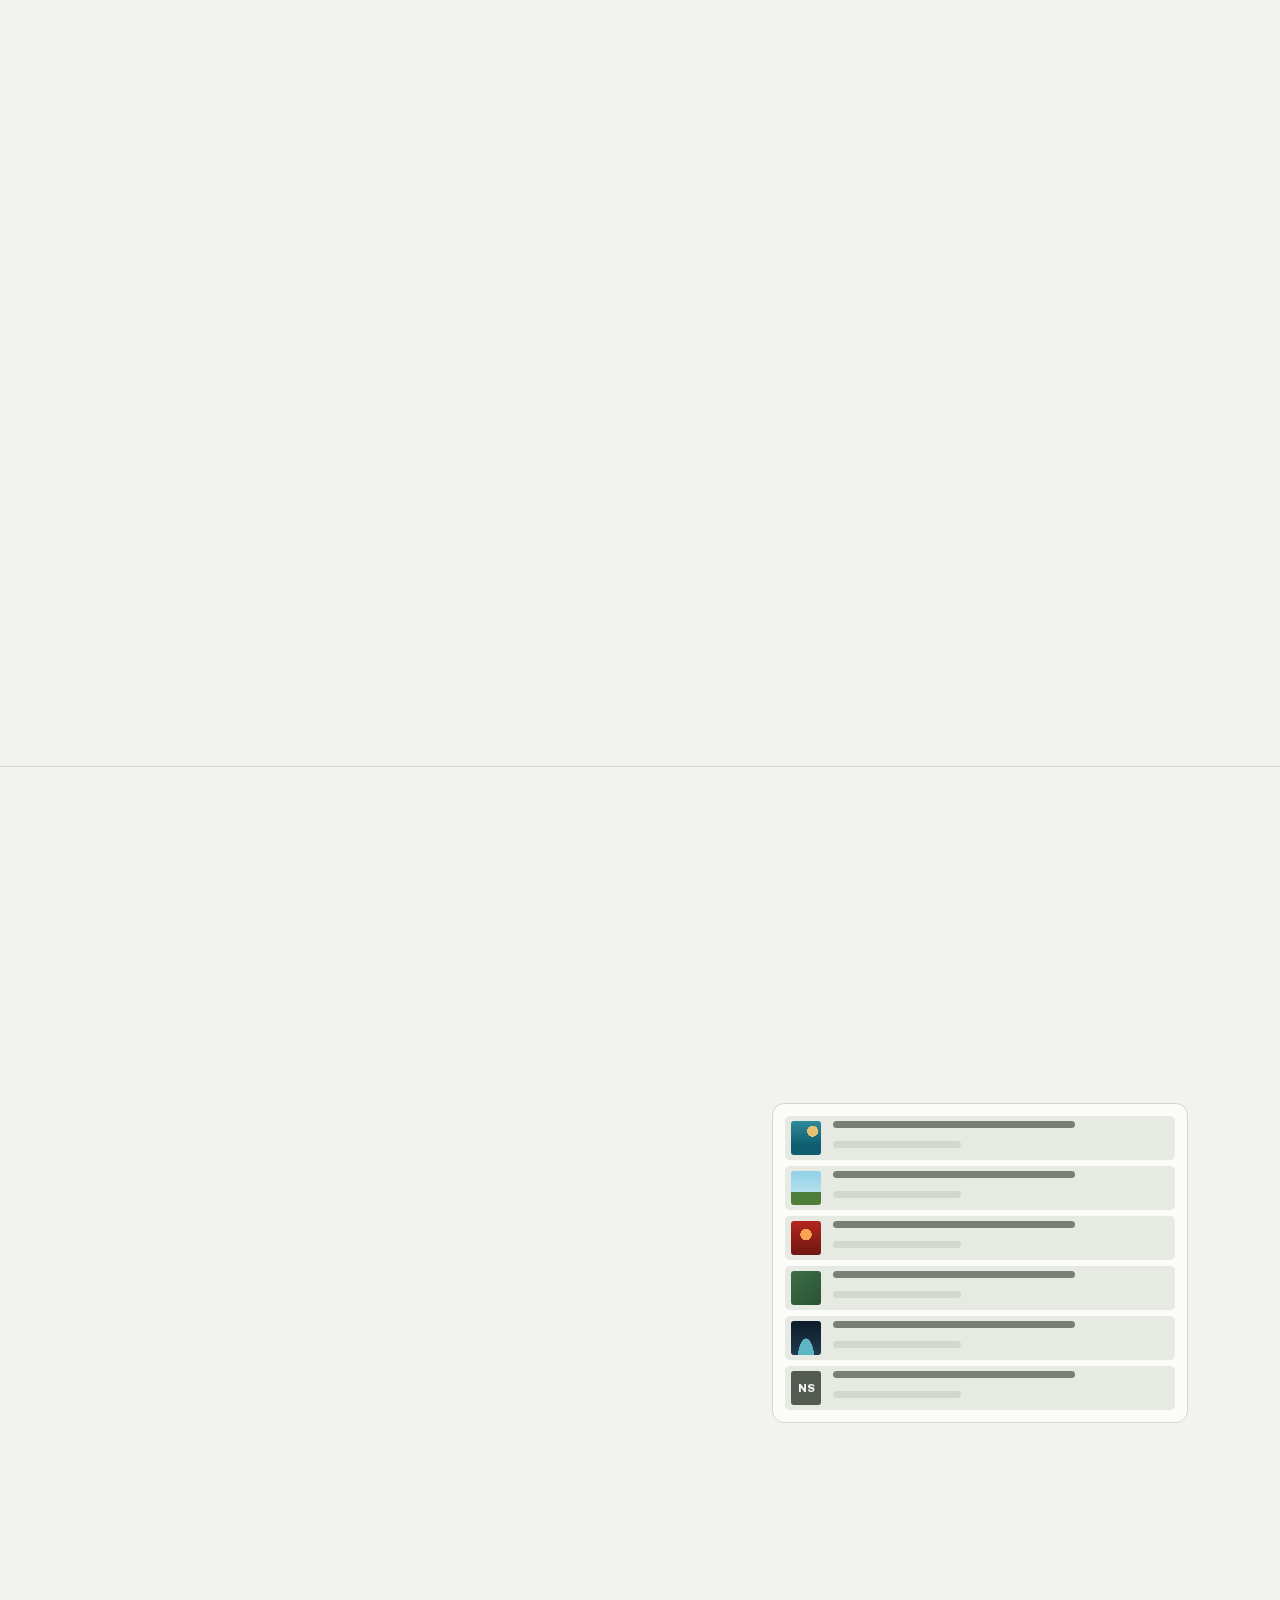
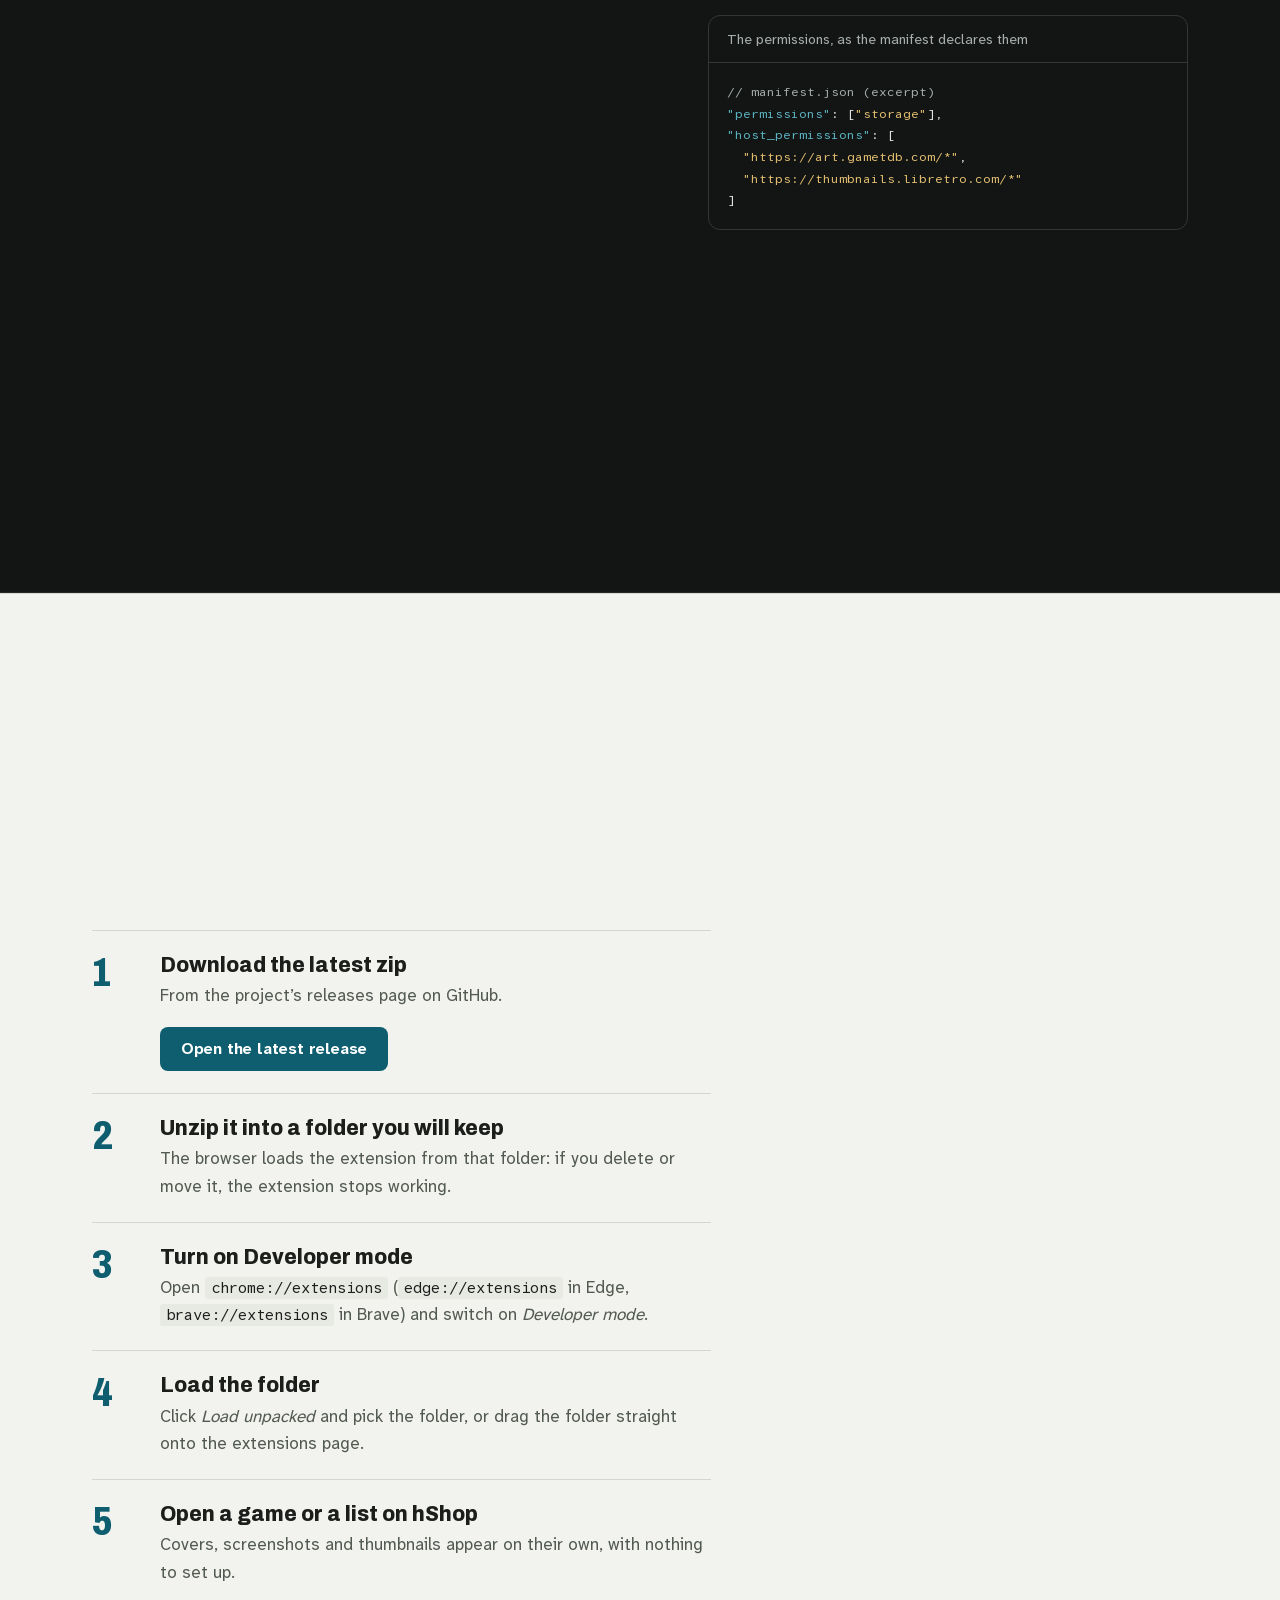
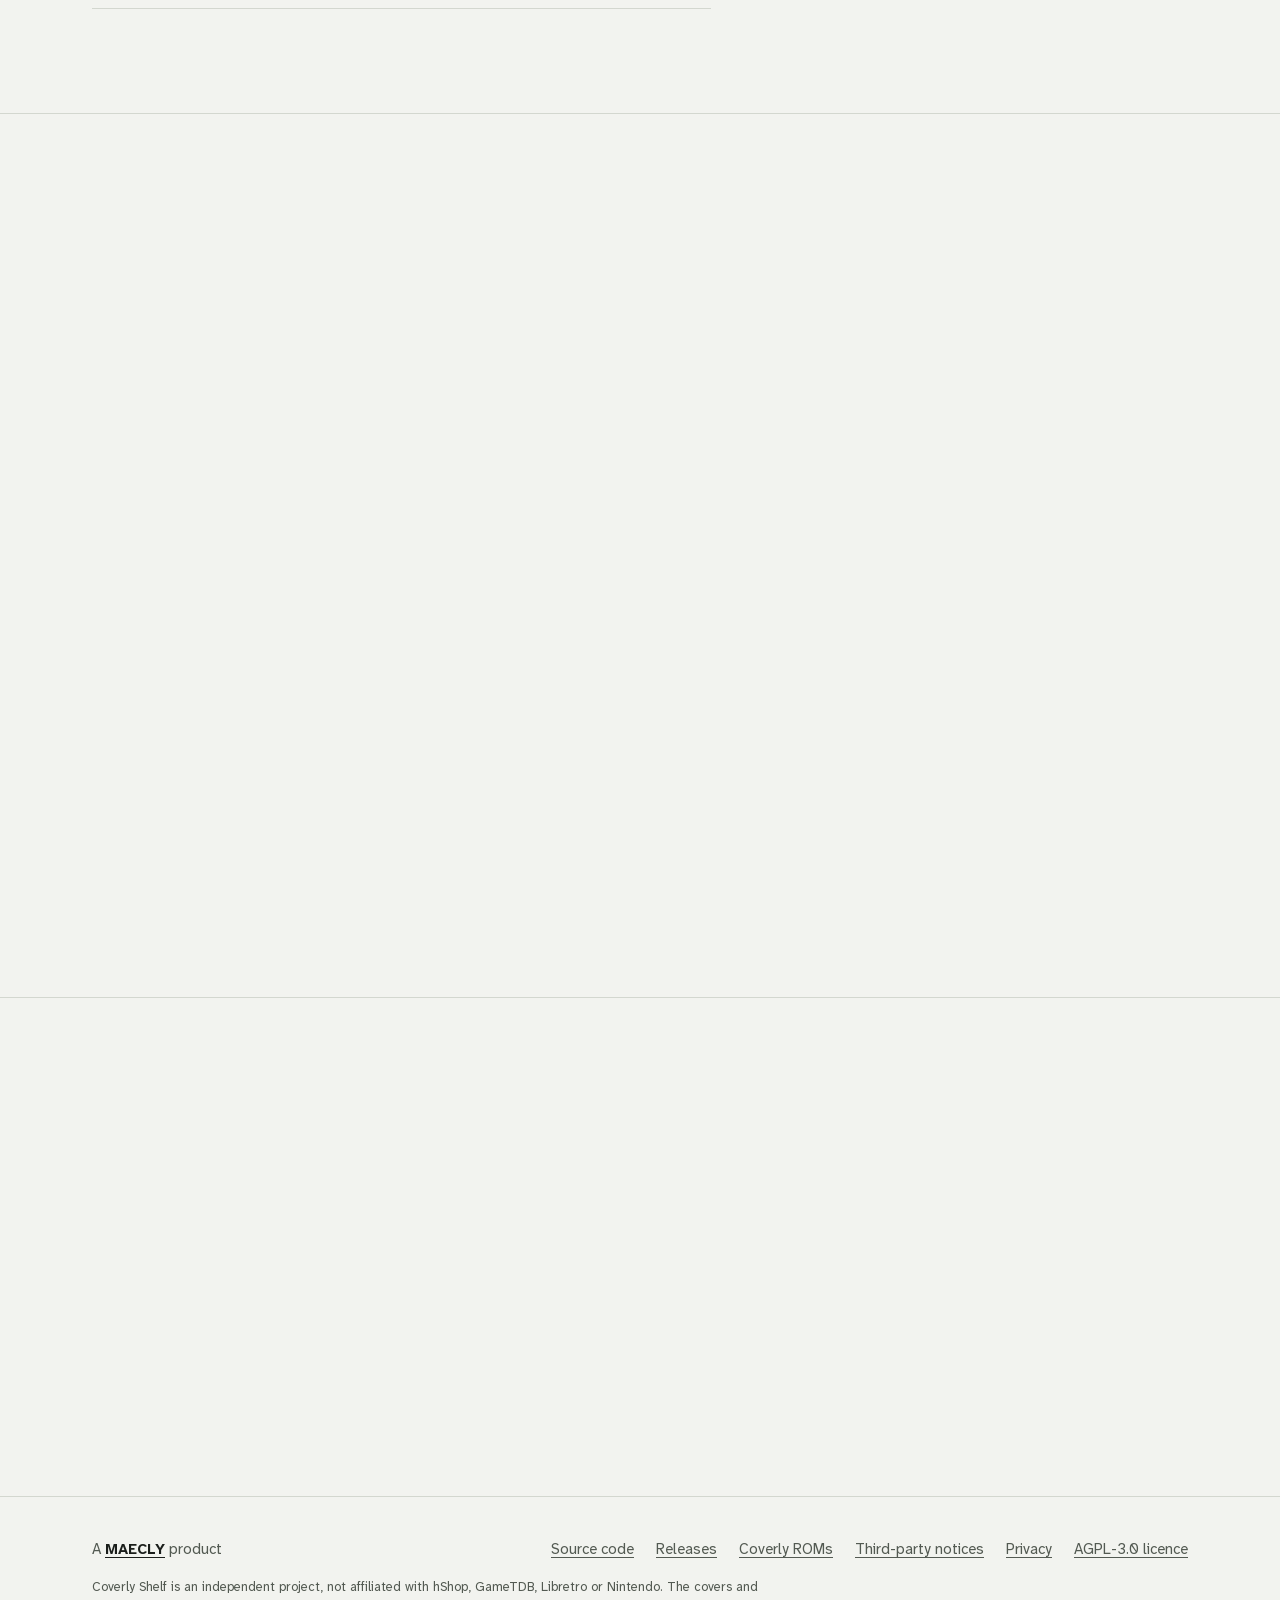
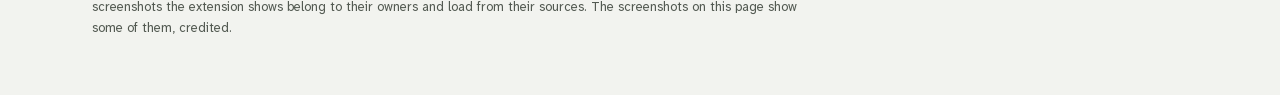
==== commit 940dcf3c: "feat(site): add the list and cache mocks with their motion Two aria-hidden mocks built from div and " ====
--- a/site/en/index.html
+++ b/site/en/index.html
@@ -24,8 +24,10 @@
 <link rel="preload" href="../assets/fonts/atkinson-hyperlegible-next-variable.woff2" as="font" type="font/woff2" crossorigin>
 <link rel="stylesheet" href="../assets/tokens.css">
 <link rel="stylesheet" href="../assets/site.css">
+<link rel="stylesheet" href="../assets/motion.css">
 <script src="../assets/theme.js"></script>
 <script src="../assets/shelf.js" defer></script>
+<script src="../assets/motion.js" defer></script>
 <meta property="og:type" content="website">
 <meta property="og:site_name" content="Coverly Shelf">
 <meta property="og:locale" content="en_GB">
@@ -162,6 +164,15 @@
 </div>
 <figcaption class="stage-note">A real hShop list, in the same colour mode as this page. Box art: <a href="https://www.gametdb.com/">GameTDB</a>. A game with no cover in any source gets a plain cover with its initials.</figcaption>
 </figure>
+<div class="lists-side">
+<div class="rowmock" aria-hidden="true">
+<span class="row"><span class="slot"></span><span class="bar"></span><span class="bar"></span></span>
+<span class="row"><span class="slot"></span><span class="bar"></span><span class="bar"></span></span>
+<span class="row"><span class="slot"></span><span class="bar"></span><span class="bar"></span></span>
+<span class="row"><span class="slot"></span><span class="bar"></span><span class="bar"></span></span>
+<span class="row"><span class="slot"></span><span class="bar"></span><span class="bar"></span></span>
+<span class="row"><span class="slot slot-ns">NS</span><span class="bar"></span><span class="bar"></span></span>
+</div>
 <ul class="notes">
 <li><h3>In every list</h3><p>Games, updates, DLC, Virtual Console, DSiWare, videos and extras: each category’s main page, each region and search results. A row only asks for its image when it scrolls near the screen.</p></li>
 <li><h3>Updates, DLC and demos</h3><p>They show the cover of the game they belong to.</p></li>
@@ -169,6 +180,7 @@
 </ul>
 </div>
 </div>
+</div>
 </section>
 
 <section class="section" id="settings" aria-labelledby="settings-t">
@@ -176,6 +188,7 @@
 <div>
 <h2 id="settings-t">You decide how long it keeps things</h2>
 <p class="intro">To avoid repeating requests, Coverly Shelf remembers which image worked for each game, and which ones do not exist. Its toolbar button opens the settings, in English or Spanish.</p>
+<div class="seg" aria-hidden="true"><span class="seg-opts"><span>Session</span><span>1 d</span><span class="on">7 d</span><span>30 d</span><span>Always</span><span class="thumb"></span></span><span class="meter"><i></i></span></div>
 <ul class="notes">
 <li><h3>How long</h3><p>This session only, 1 day, 7 days (the default), 30 days or until you clear it. Expired entries are deleted once a day, so it does not keep growing.</p></li>
 <li><h3>How much space</h3><p>The settings show how many games are cached and how much space they take.</p></li>
@@ -195,10 +208,10 @@
 <p class="intro">The extension leaves everything the page does alone. Here is what it can and cannot do.</p>
 <div class="safety-grid">
 <ul class="promises">
-<li><svg class="art" viewBox="0 0 24 24" aria-hidden="true" focusable="false"><path d="M12 3 5 6v5c0 4.4 3 8.3 7 9.5 4-1.2 7-5.1 7-9.5V6z" fill="none" stroke="currentColor" stroke-width="2" stroke-linejoin="round"/></svg><h3>It never touches downloads</h3><p>It only adds pictures. It does not change links, buttons or anything you download.</p></li>
-<li><svg class="art" viewBox="0 0 24 24" aria-hidden="true" focusable="false"><path d="M4 12a8 8 0 1 0 2.3-5.7M4 4v4h4" fill="none" stroke="currentColor" stroke-width="2" stroke-linecap="round" stroke-linejoin="round"/></svg><h3>If something fails, the page is untouched</h3><p>If the page changes or the image sources are unreachable, it removes what it added and the page looks as it always did. A game with no cover gets a plain one, never a broken image.</p></li>
-<li><svg class="art" viewBox="0 0 24 24" aria-hidden="true" focusable="false"><path d="M8 11V8a4 4 0 0 1 8 0v3M6 11h12v9H6z" fill="none" stroke="currentColor" stroke-width="2" stroke-linejoin="round"/></svg><h3>Only the permissions it needs</h3><p>Remembering in your browser which images it found, so it does not ask again, and reading images from two sites. Nothing else: the toolbar button that opens the settings needs no permission.</p></li>
-<li><svg class="art" viewBox="0 0 24 24" aria-hidden="true" focusable="false"><path d="M3 12s3.5-6 9-6 9 6 9 6-3.5 6-9 6-9-6-9-6zM4 4l16 16" fill="none" stroke="currentColor" stroke-width="2" stroke-linecap="round"/></svg><h3>No tracking, no account</h3><p>No analytics, no sign-up, no server of its own. What you browse stays in your browser.</p></li>
+<li><svg class="art" viewBox="0 0 24 24" aria-hidden="true" focusable="false"><path pathLength="1" d="M12 3 5 6v5c0 4.4 3 8.3 7 9.5 4-1.2 7-5.1 7-9.5V6z" fill="none" stroke="currentColor" stroke-width="2" stroke-linejoin="round"/></svg><h3>It never touches downloads</h3><p>It only adds pictures. It does not change links, buttons or anything you download.</p></li>
+<li><svg class="art" viewBox="0 0 24 24" aria-hidden="true" focusable="false"><path pathLength="1" d="M4 12a8 8 0 1 0 2.3-5.7M4 4v4h4" fill="none" stroke="currentColor" stroke-width="2" stroke-linecap="round" stroke-linejoin="round"/></svg><h3>If something fails, the page is untouched</h3><p>If the page changes or the image sources are unreachable, it removes what it added and the page looks as it always did. A game with no cover gets a plain one, never a broken image.</p></li>
+<li><svg class="art" viewBox="0 0 24 24" aria-hidden="true" focusable="false"><path pathLength="1" d="M8 11V8a4 4 0 0 1 8 0v3M6 11h12v9H6z" fill="none" stroke="currentColor" stroke-width="2" stroke-linejoin="round"/></svg><h3>Only the permissions it needs</h3><p>Remembering in your browser which images it found, so it does not ask again, and reading images from two sites. Nothing else: the toolbar button that opens the settings needs no permission.</p></li>
+<li><svg class="art" viewBox="0 0 24 24" aria-hidden="true" focusable="false"><path pathLength="1" d="M3 12s3.5-6 9-6 9 6 9 6-3.5 6-9 6-9-6-9-6zM4 4l16 16" fill="none" stroke="currentColor" stroke-width="2" stroke-linecap="round"/></svg><h3>No tracking, no account</h3><p>No analytics, no sign-up, no server of its own. What you browse stays in your browser.</p></li>
 </ul>
 <figure class="manifest">
 <figcaption>The permissions, as the manifest declares them</figcaption>
--- a/site/assets/site.css
+++ b/site/assets/site.css
@@ -610,7 +610,18 @@
   place-items: end center;
   padding-bottom: 14px;
   margin-bottom: 22px;
-  border-bottom: 6px solid var(--cr-manila);
+  position: relative;
+  border-bottom: 6px solid transparent;
+}
+/* The shelf, drawn as its own bar in the border's place so it can draw in. */
+.feature .pic::after {
+  content: '';
+  position: absolute;
+  left: 0;
+  right: 0;
+  bottom: -6px;
+  height: 6px;
+  background: var(--cr-manila);
 }
 .pic-box {
   perspective: 600px;
@@ -620,7 +631,6 @@
   --h: 116px;
   --d: 18px;
   --ry: 32deg;
-  cursor: default;
 }
 .pic-box .cover-title {
   font-size: 15px;
@@ -968,8 +978,159 @@
   gap: 28px;
 }
 .notes li {
+  position: relative;
   padding-left: 18px;
-  border-left: 4px solid var(--cr-manila);
+  border-left: 4px solid transparent;
+}
+.notes li::before {
+  content: '';
+  position: absolute;
+  left: -4px;
+  top: 0;
+  bottom: 0;
+  width: 4px;
+  background: var(--cr-manila);
+}
+
+/* Decorative mocks (aria-hidden): a list whose rows get their covers, and
+   the cache setting. Fixed sizes, so nothing moves the layout. */
+.lists-side .notes {
+  margin-top: 32px;
+}
+.rowmock {
+  display: grid;
+  gap: 6px;
+  padding: 12px;
+  background: var(--cr-surface);
+  border: 1px solid var(--cr-border);
+  border-radius: var(--cr-radius-xl);
+  overflow: clip;
+}
+.rowmock .row {
+  display: grid;
+  grid-template-columns: 30px 1fr;
+  gap: 6px 12px;
+  align-content: center;
+  padding: 5px 6px;
+  border-radius: var(--cr-radius-md);
+  background: var(--cr-surface-sunken);
+}
+.rowmock .slot {
+  position: relative;
+  grid-row: span 2;
+  width: 30px;
+  height: 34px;
+  border-radius: 3px;
+  background:
+    radial-gradient(circle at 72% 30%, #e6c171 0 17%, transparent 17.5%),
+    linear-gradient(180deg, #2f8a9b, #0e5e6f 70%);
+}
+.rowmock .row:nth-child(2) .slot {
+  background: linear-gradient(transparent 62%, #4e7d3a 62%), linear-gradient(#8fd0e6, #cdebf2);
+}
+.rowmock .row:nth-child(3) .slot {
+  background: radial-gradient(circle at 50% 40%, #faa453 0 22%, transparent 23%), linear-gradient(#b3261e, #6e1712);
+}
+.rowmock .row:nth-child(4) .slot {
+  background: linear-gradient(135deg, #3c6e47, #2a5233);
+}
+.rowmock .row:nth-child(5) .slot {
+  background: radial-gradient(ellipse at 50% 120%, #5db6c4 0 40%, transparent 41%), linear-gradient(#0d1b2a, #1f3b4d);
+}
+/* No cover anywhere: the plain initials cover. */
+.rowmock .slot-ns {
+  display: grid;
+  place-items: center;
+  font: 800 11px/1 var(--cr-font-display);
+  color: var(--cr-bg);
+  background: var(--cr-text-secondary);
+}
+.rowmock .row:nth-child(6) .slot {
+  background: var(--cr-text-secondary);
+}
+/* The empty dashed slot, hidden at rest (motion.css fades it out). */
+.rowmock .slot::after {
+  content: '';
+  position: absolute;
+  inset: 0;
+  border-radius: inherit;
+  border: 1.5px dashed var(--cr-border-strong);
+  background: var(--cr-surface);
+  opacity: 0;
+}
+.rowmock .bar {
+  display: block;
+  height: 7px;
+  width: 72%;
+  border-radius: var(--cr-radius-full);
+  background: var(--cr-border-strong);
+}
+.rowmock .bar + .bar {
+  width: 38%;
+  background: var(--cr-border);
+}
+.seg {
+  margin-top: 28px;
+  max-width: 420px;
+}
+.seg-opts {
+  position: relative;
+  display: grid;
+  grid-template-columns: repeat(5, minmax(0, 1fr));
+  padding: 3px;
+  border: 1px solid var(--cr-border);
+  border-radius: var(--cr-radius-full);
+  background: var(--cr-surface-sunken);
+  font-size: 13px;
+  color: var(--cr-text-secondary);
+}
+.seg-opts span {
+  position: relative;
+  z-index: 1;
+  min-width: 0;
+  padding: 6px 2px;
+  text-align: center;
+  white-space: nowrap;
+  overflow: hidden;
+  text-overflow: ellipsis;
+}
+.seg-opts .on {
+  color: var(--cr-text);
+  font-weight: 700;
+}
+.seg-opts .thumb {
+  position: absolute;
+  z-index: 0;
+  top: 3px;
+  bottom: 3px;
+  left: 3px;
+  width: calc((100% - 6px) / 5);
+  padding: 0;
+  border-radius: var(--cr-radius-full);
+  background: var(--cr-surface-raised);
+  box-shadow: 0 0 0 1px var(--cr-border);
+  transform: translateX(200%);
+}
+.seg .meter {
+  display: block;
+  height: 8px;
+  margin-top: 14px;
+  border-radius: var(--cr-radius-full);
+  background: var(--cr-surface-sunken);
+  overflow: hidden;
+}
+.seg .meter i {
+  display: block;
+  width: 60%;
+  height: 100%;
+  border-radius: inherit;
+  background: var(--cr-manila);
+  transform-origin: 0 50%;
+}
+@media (max-width: 420px) {
+  .seg-opts {
+    font-size: 12px;
+  }
 }
 
 /* Settings: the text and the settings page, side by side. */
@@ -1081,22 +1242,7 @@
   outline-color: var(--cr-code-accent);
 }
 
-/* ── Motion: one load moment, the title page rising onto its shelf ──
-   html.anim is set by theme.js only without prefers-reduced-motion. */
-
-@keyframes shot-in {
-  from {
-    opacity: 0;
-    transform: translateY(18px);
-  }
-  to {
-    opacity: 1;
-    transform: none;
-  }
-}
-html.anim .hero .shot {
-  animation: shot-in 700ms var(--cr-ease-ink) 120ms both;
-}
+/* Motion lives in motion.css. */
 @media (prefers-reduced-motion: reduce) {
   html {
     scroll-behavior: auto;
@@ -1105,9 +1251,6 @@
   .btn,
   .faq summary::after {
     transition: none;
-  }
-  html .hero .shot {
-    animation: none;
   }
 }
 
--- a/site/assets/motion.css
+++ b/site/assets/motion.css
@@ -0,0 +1,517 @@
+/* Coverly Shelf landing: motion. Same contract as the Coverly ROMs landing.
+   The HTML is the finished frame; everything here only plays towards it.
+   Only transform, opacity, clip-path, colours, box-shadow and SVG stroke
+   offsets move, so nothing shifts the layout.
+   Gates: theme.js sets html.anim in <head> (no reduced motion, no
+   Save-Data), which runs the hero on first paint; motion.js adds
+   html.motion once its setup worked, and .is-in as each block scrolls in.
+   Without JS neither class exists and the page renders finished. */
+
+:root {
+  --lp-ease-swing: linear(0, 0.23 4%, 0.68 10%, 1.06 17%, 1.16 21%, 1.12 26%, 1 33%, 0.95 40%, 0.97 50%, 1.01 62%, 1);
+  --lp-beat: 320ms;
+  --lp-beat-l: 560ms;
+  --lp-scene: 2400ms;
+}
+
+/* Shown without playing: on screen at load, a late load, or halt(). */
+html .no-anim,
+html .no-anim *,
+html .no-anim::before,
+html .no-anim::after,
+html .no-anim *::before,
+html .no-anim *::after {
+  animation-duration: 1ms !important;
+  animation-delay: 0ms !important;
+}
+
+/* Stagger: --n is a child's place in its row, --step the beat between. */
+:is(.strip, .features, .duo, .pic-gallery, .credits-grid, .notes, .promises, .steps) > :nth-child(2) {
+  --n: 1;
+}
+:is(.strip, .features, .duo, .pic-gallery, .credits-grid, .notes, .promises, .steps) > :nth-child(3) {
+  --n: 2;
+}
+:is(.strip, .features, .duo, .pic-gallery, .credits-grid, .notes, .promises, .steps) > :nth-child(4) {
+  --n: 3;
+}
+:is(.strip, .features, .duo, .pic-gallery, .credits-grid, .notes, .promises, .steps) > :nth-child(5) {
+  --n: 4;
+}
+.notes,
+.features,
+.pic-gallery {
+  --step: 90ms;
+}
+.duo {
+  --step: 140ms;
+}
+
+@keyframes rise {
+  from {
+    opacity: 0;
+    transform: translateY(12px);
+  }
+}
+@keyframes lift-in {
+  from {
+    opacity: 0;
+    transform: translateY(8px);
+  }
+}
+@keyframes shot-in {
+  from {
+    opacity: 0;
+    transform: translateY(14px);
+  }
+}
+@keyframes url-type {
+  from {
+    clip-path: inset(0 100% 0 0);
+  }
+}
+/* The page under the overlay develops from the top: the overlay slides down
+   while its clip shrinks by the same amount, so its manila top edge is the
+   scan line and nothing spills onto the shelf below. */
+@keyframes develop {
+  from {
+    transform: translateY(0);
+    clip-path: inset(0 0 0 0);
+  }
+  to {
+    transform: translateY(100%);
+    clip-path: inset(0 0 100% 0);
+  }
+}
+@keyframes draw-x {
+  from {
+    transform: scaleX(0);
+  }
+}
+@keyframes draw-y {
+  from {
+    transform: scaleY(0);
+  }
+}
+@keyframes cta-glow {
+  0%,
+  100% {
+    box-shadow: 0 0 0 0 color-mix(in srgb, var(--cr-manila) 0%, transparent);
+  }
+  40% {
+    box-shadow: 0 0 0 6px color-mix(in srgb, var(--cr-manila) 40%, transparent);
+  }
+}
+@keyframes seat {
+  from {
+    transform: rotate(12deg) translateY(-6px);
+  }
+}
+@keyframes chip-in {
+  from {
+    clip-path: inset(0 100% 0 0 round 4px);
+  }
+}
+
+@keyframes cover-seat {
+  from {
+    opacity: 0;
+    transform: translateZ(calc(var(--d) / 2)) translate3d(0, -22px, 40px) rotateX(10deg);
+  }
+}
+@keyframes box-turn {
+  from {
+    transform: rotateX(var(--rx)) rotateY(0deg);
+  }
+  to {
+    transform: rotateX(var(--rx)) rotateY(var(--ry));
+  }
+}
+/* The focus ring walks the three screens (two presses of the right arrow)
+   and fades on Escape. */
+@keyframes ring-walk {
+  0% {
+    opacity: 0;
+    transform: translateX(0);
+  }
+  8%,
+  30% {
+    opacity: 1;
+    transform: translateX(0);
+  }
+  42%,
+  64% {
+    transform: translateX(calc(100% + 8px));
+  }
+  76%,
+  88% {
+    opacity: 1;
+    transform: translateX(calc(200% + 16px));
+  }
+  100% {
+    opacity: 0;
+    transform: translateX(calc(200% + 16px));
+  }
+}
+@keyframes key-hit {
+  50% {
+    background-color: color-mix(in srgb, var(--cr-manila) 55%, var(--cr-surface-raised));
+    border-color: var(--cr-manila);
+    transform: translateY(1px);
+  }
+}
+@keyframes wipe-l {
+  from {
+    clip-path: inset(0 0 0 100%);
+  }
+}
+@keyframes mini-drop {
+  from {
+    opacity: 0;
+    transform: translateY(-10px) rotate(-6deg);
+  }
+}
+@keyframes zoom-in {
+  from {
+    transform: scale(0.94);
+    clip-path: inset(6% 6% round 12px);
+  }
+}
+@keyframes ink-spread {
+  from {
+    clip-path: circle(0 at var(--ink-x, 50%) var(--ink-y, 0));
+  }
+  to {
+    clip-path: circle(150vmax at var(--ink-x, 50%) var(--ink-y, 0));
+  }
+}
+
+/* The gallery's focus ring: one screen wide, hidden at rest. */
+.pic-gallery::before {
+  content: '';
+  position: absolute;
+  left: 0;
+  bottom: 14px;
+  z-index: 1;
+  width: calc((100% - 16px) / 3);
+  aspect-ratio: 5 / 3;
+  border-radius: var(--cr-radius-sm);
+  box-shadow: inset 0 0 0 3px var(--cr-manila);
+  opacity: 0;
+  pointer-events: none;
+}
+
+/* Colour mode: the new one spreads from the control that picked it. */
+html.vt-ink::view-transition-old(root),
+html.vt-ink::view-transition-new(root) {
+  mix-blend-mode: normal;
+}
+html.vt-ink::view-transition-old(root) {
+  animation: none;
+}
+html.vt-ink::view-transition-new(root) {
+  animation: ink-spread 480ms var(--cr-ease-ink) both;
+}
+
+@keyframes slot-pop {
+  0% {
+    transform: scale(0.86);
+  }
+  60% {
+    transform: scale(1.06);
+  }
+}
+@keyframes slot-empty {
+  from {
+    opacity: 1;
+  }
+  to {
+    opacity: 0;
+  }
+}
+@keyframes seg-slide {
+  from {
+    transform: translateX(0);
+  }
+}
+
+.rowmock .row:nth-child(2) {
+  --r: 1;
+}
+.rowmock .row:nth-child(3) {
+  --r: 2;
+}
+.rowmock .row:nth-child(4) {
+  --r: 3;
+}
+.rowmock .row:nth-child(5) {
+  --r: 4;
+}
+.rowmock .row:nth-child(6) {
+  --r: 5;
+}
+.rowmock .bar {
+  transform-origin: 0 50%;
+}
+
+/* The list mock: each row gets its cover as that row crosses into the
+   screen, like the extension's lazy rows. Decoration only, scrubbed. */
+@supports (animation-timeline: view()) {
+  @media (prefers-reduced-motion: no-preference) {
+    .rowmock {
+      view-timeline: --rows block;
+    }
+    .rowmock .slot,
+    .rowmock .slot::after,
+    .rowmock .bar {
+      animation-timeline: --rows;
+      animation-range: entry calc(var(--r, 0) * 15% + 20%) entry calc(var(--r, 0) * 15% + 40%);
+      animation-fill-mode: both;
+      animation-timing-function: var(--cr-ease-ink);
+    }
+    .rowmock .slot {
+      animation-name: slot-pop;
+    }
+    .rowmock .slot::after {
+      animation-name: slot-empty;
+    }
+    .rowmock .bar {
+      animation-name: draw-x;
+    }
+  }
+}
+@supports not (animation-timeline: view()) {
+  @media screen and (prefers-reduced-motion: no-preference) {
+    html.motion .rowmock.is-in .slot,
+    html.motion .rowmock.is-in .slot::after,
+    html.motion .rowmock.is-in .bar {
+      animation: slot-pop 420ms var(--cr-ease-ink) backwards;
+      animation-delay: calc(var(--r, 0) * 110ms + 200ms);
+    }
+    html.motion .rowmock.is-in .slot::after {
+      animation-name: slot-empty;
+    }
+    html.motion .rowmock.is-in .bar {
+      animation-name: draw-x;
+    }
+  }
+}
+
+/* Reading progress: a manila bar under the top bar, scrubbed by the scroll.
+   Decoration only, so it needs no class gate. */
+@supports (animation-timeline: scroll()) {
+  @media (prefers-reduced-motion: no-preference) {
+    .topbar::after {
+      content: '';
+      position: absolute;
+      left: 0;
+      right: 0;
+      bottom: -1px;
+      height: 2px;
+      background: var(--cr-manila);
+      transform-origin: 0 50%;
+      animation: draw-x linear both;
+      animation-timeline: scroll(root block);
+    }
+  }
+}
+
+/* Shelf lines draw from the left when their block comes in. */
+.shot::after,
+.feature .pic::after {
+  transform-origin: 0 50%;
+}
+.notes li::before {
+  transform-origin: 50% 0;
+}
+
+@media screen and (prefers-reduced-motion: no-preference) {
+  /* ── Load: the hero, CSS only so it starts on first paint ── */
+  html.anim .topbar .brand img {
+    animation: seat 900ms var(--lp-ease-swing) 100ms backwards;
+  }
+  html.anim .topbar .wordmark b {
+    animation: chip-in 400ms var(--cr-ease-enter) 250ms backwards;
+  }
+  html.anim .hero .stage-url {
+    animation: url-type 420ms steps(24, end) 80ms backwards;
+  }
+  html.anim .hero .shot {
+    animation: shot-in 520ms var(--cr-ease-ink) 120ms backwards;
+  }
+  html.anim .hero .shot::after {
+    animation: draw-x var(--cr-duration-slower) var(--cr-ease-enter) 300ms backwards;
+  }
+  /* The overlay ends fully clipped, so the end frame is the plain page. */
+  html.anim .hero .shot::before,
+  html.motion .lists-grid .stage .shot::before {
+    content: '';
+    position: absolute;
+    inset: 0 0 22px;
+    z-index: 1;
+    border-radius: var(--cr-radius-md);
+    background: linear-gradient(var(--cr-manila) 0 2px, var(--cr-surface) 2px);
+    pointer-events: none;
+    transform: translateY(100%);
+    clip-path: inset(0 0 100% 0);
+  }
+  html.anim .hero .shot::before {
+    animation: develop 640ms var(--cr-ease-ink) 420ms backwards;
+  }
+  html.motion .lists-grid .stage:not(.is-in) .shot::before {
+    transform: none;
+    clip-path: none;
+  }
+  html.motion .lists-grid .stage.is-in .shot::before {
+    animation: develop 640ms var(--cr-ease-ink) 200ms backwards;
+  }
+  html.anim .hero .strip button {
+    animation: lift-in var(--lp-beat) var(--cr-ease-ink) backwards;
+    animation-delay: calc(760ms + var(--n, 0) * 70ms);
+  }
+  html.anim .hero .btn-primary {
+    animation: cta-glow 640ms var(--cr-ease-standard) 1300ms;
+  }
+
+  /* ── Scroll: each block settles in once ── */
+  html.motion :is(.section h2, .section .intro, .aside-card, .credits-grid > *, .faq, .feature, .shot-card, .lists-grid .stage, .seg):not(.is-in),
+  html.motion :is(.notes, .promises):not(.is-in) > li {
+    opacity: 0;
+  }
+  html.motion :is(.section h2, .section .intro, .aside-card, .credits-grid > *, .faq, .feature, .shot-card, .lists-grid .stage, .seg).is-in,
+  html.motion :is(.notes, .promises).is-in > li {
+    animation: rise var(--cr-duration-slower) var(--cr-ease-ink) backwards;
+    animation-delay: calc(var(--n, 0) * var(--step, 70ms));
+  }
+  html.motion .notes.is-in > li::before {
+    animation: draw-y var(--cr-duration-slower) var(--cr-ease-enter) backwards;
+    animation-delay: calc(var(--n, 0) * var(--step, 70ms) + 120ms);
+  }
+  html.motion :is(.feature, .shot-card, .lists-grid .stage).is-in :is(.shot, .pic)::after {
+    animation: draw-x var(--cr-duration-slower) var(--cr-ease-enter) 200ms backwards;
+  }
+  /* Feature scenes, once each block is half in. The cover seats onto its
+     box, then the box turns to its resting angle (no forwards fill: the
+     base transform, and a drag, take over). */
+  html.motion .feature.is-in .pic-box .face.front {
+    animation: cover-seat var(--lp-beat-l) var(--cr-ease-ink) 120ms backwards;
+  }
+  html.motion .feature.is-in .pic-box .box {
+    animation: box-turn 640ms var(--lp-ease-swing) 600ms backwards;
+  }
+  html.motion .feature.is-in .pic-gallery .screen {
+    animation: lift-in 360ms var(--cr-ease-ink) backwards;
+    animation-delay: calc(var(--n, 0) * var(--step, 90ms));
+  }
+  html.motion .feature.is-in .pic-gallery::before {
+    animation: ring-walk 1800ms var(--cr-ease-ink) 500ms backwards;
+  }
+  html.motion .feature.is-in .keys kbd:nth-child(2) {
+    animation:
+      key-hit 220ms var(--cr-ease-standard) 1040ms,
+      key-hit 220ms var(--cr-ease-standard) 1650ms;
+  }
+  html.motion .feature.is-in .keys kbd:nth-child(3) {
+    animation: key-hit 220ms var(--cr-ease-standard) 2080ms;
+  }
+  html.motion .feature.is-in .pic-modes .dark {
+    animation: wipe-l var(--lp-beat-l) var(--cr-ease-ink) 150ms backwards;
+  }
+  html.motion .feature.is-in .pic-modes .mini {
+    animation: mini-drop var(--cr-duration-slower) var(--lp-ease-swing) 300ms backwards;
+  }
+  html.motion .feature.is-in .pic-modes .dark .mini {
+    animation-delay: 640ms;
+  }
+  /* Two captures zoom open, the second a beat after the first. */
+  html.motion .duo .shot-card.is-in img {
+    animation: zoom-in var(--lp-beat-l) var(--cr-ease-ink) backwards;
+    animation-delay: calc(var(--n, 0) * 140ms);
+  }
+  /* Cache retention: the choice springs from "this session" to the
+     default 7 days, then the storage meter fills. */
+  html.motion .seg.is-in .thumb {
+    animation: seg-slide 480ms var(--cr-ease-spring) 250ms backwards;
+  }
+  html.motion .seg.is-in .meter i {
+    animation: draw-x 640ms var(--cr-ease-ink) 600ms backwards;
+  }
+  html.motion .credits-grid .family.is-in img {
+    transform-origin: 50% 100%;
+    animation: seat 900ms var(--lp-ease-swing) 300ms backwards;
+  }
+}
+
+/* Feedback that answers a hand. */
+@media (prefers-reduced-motion: no-preference) {
+  .btn {
+    transition:
+      background-color var(--cr-duration-fast) var(--cr-ease-standard),
+      border-color var(--cr-duration-fast) var(--cr-ease-standard),
+      transform var(--cr-duration-base) var(--cr-ease-ink),
+      box-shadow var(--cr-duration-base) var(--cr-ease-ink);
+  }
+  .strip img {
+    transition:
+      transform var(--cr-duration-base) var(--cr-ease-ink),
+      box-shadow var(--cr-duration-base) var(--cr-ease-ink);
+  }
+  .mode label,
+  .topnav a,
+  .footer a,
+  .faq summary {
+    transition: color var(--cr-duration-fast) var(--cr-ease-standard), background-color var(--cr-duration-fast) var(--cr-ease-standard);
+  }
+}
+@media (hover: hover) {
+  .btn:hover {
+    transform: translateY(-1px);
+    box-shadow: var(--cr-shadow-raised);
+  }
+  .strip button:hover img {
+    transform: translateY(-2px);
+    box-shadow: 0 0 0 2px var(--cr-manila), var(--cr-shadow-raised);
+  }
+  .faq summary:hover {
+    color: var(--cr-primary);
+  }
+}
+.btn:active {
+  transform: none;
+  box-shadow: none;
+}
+
+/* FAQ: answers open to their height. */
+@supports (interpolate-size: allow-keywords) {
+  @media (prefers-reduced-motion: no-preference) {
+    :root {
+      interpolate-size: allow-keywords;
+    }
+    .faq details::details-content {
+      block-size: 0;
+      overflow: clip;
+      transition:
+        block-size var(--cr-duration-slow) var(--cr-ease-ink),
+        content-visibility var(--cr-duration-slow) allow-discrete;
+    }
+    .faq details[open]::details-content {
+      block-size: auto;
+    }
+  }
+}
+
+/* Reduced motion: nothing moves, everything is in place. Keep last. */
+@media (prefers-reduced-motion: reduce) {
+  *,
+  *::before,
+  *::after {
+    animation: none !important;
+    transition: none !important;
+    scroll-behavior: auto !important;
+  }
+  ::view-transition-group(*),
+  ::view-transition-old(*),
+  ::view-transition-new(*) {
+    animation: none !important;
+  }
+}
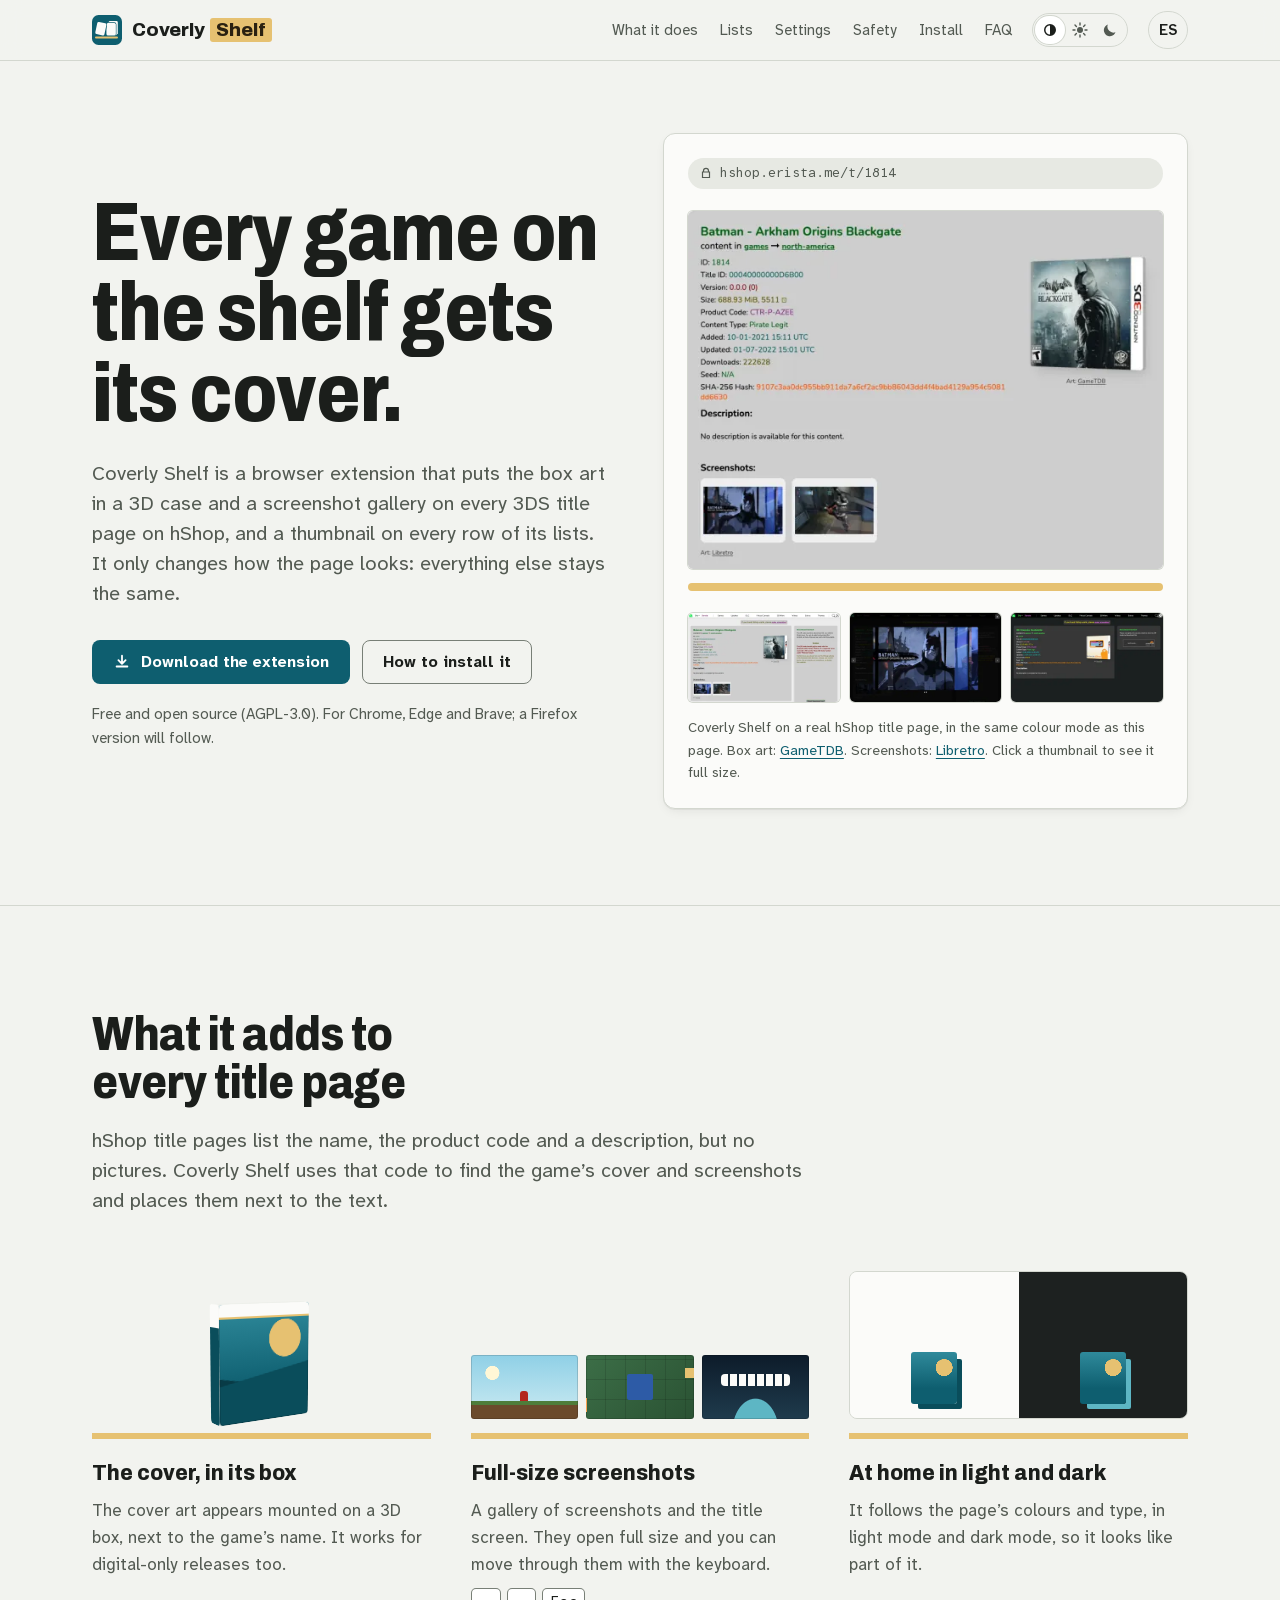
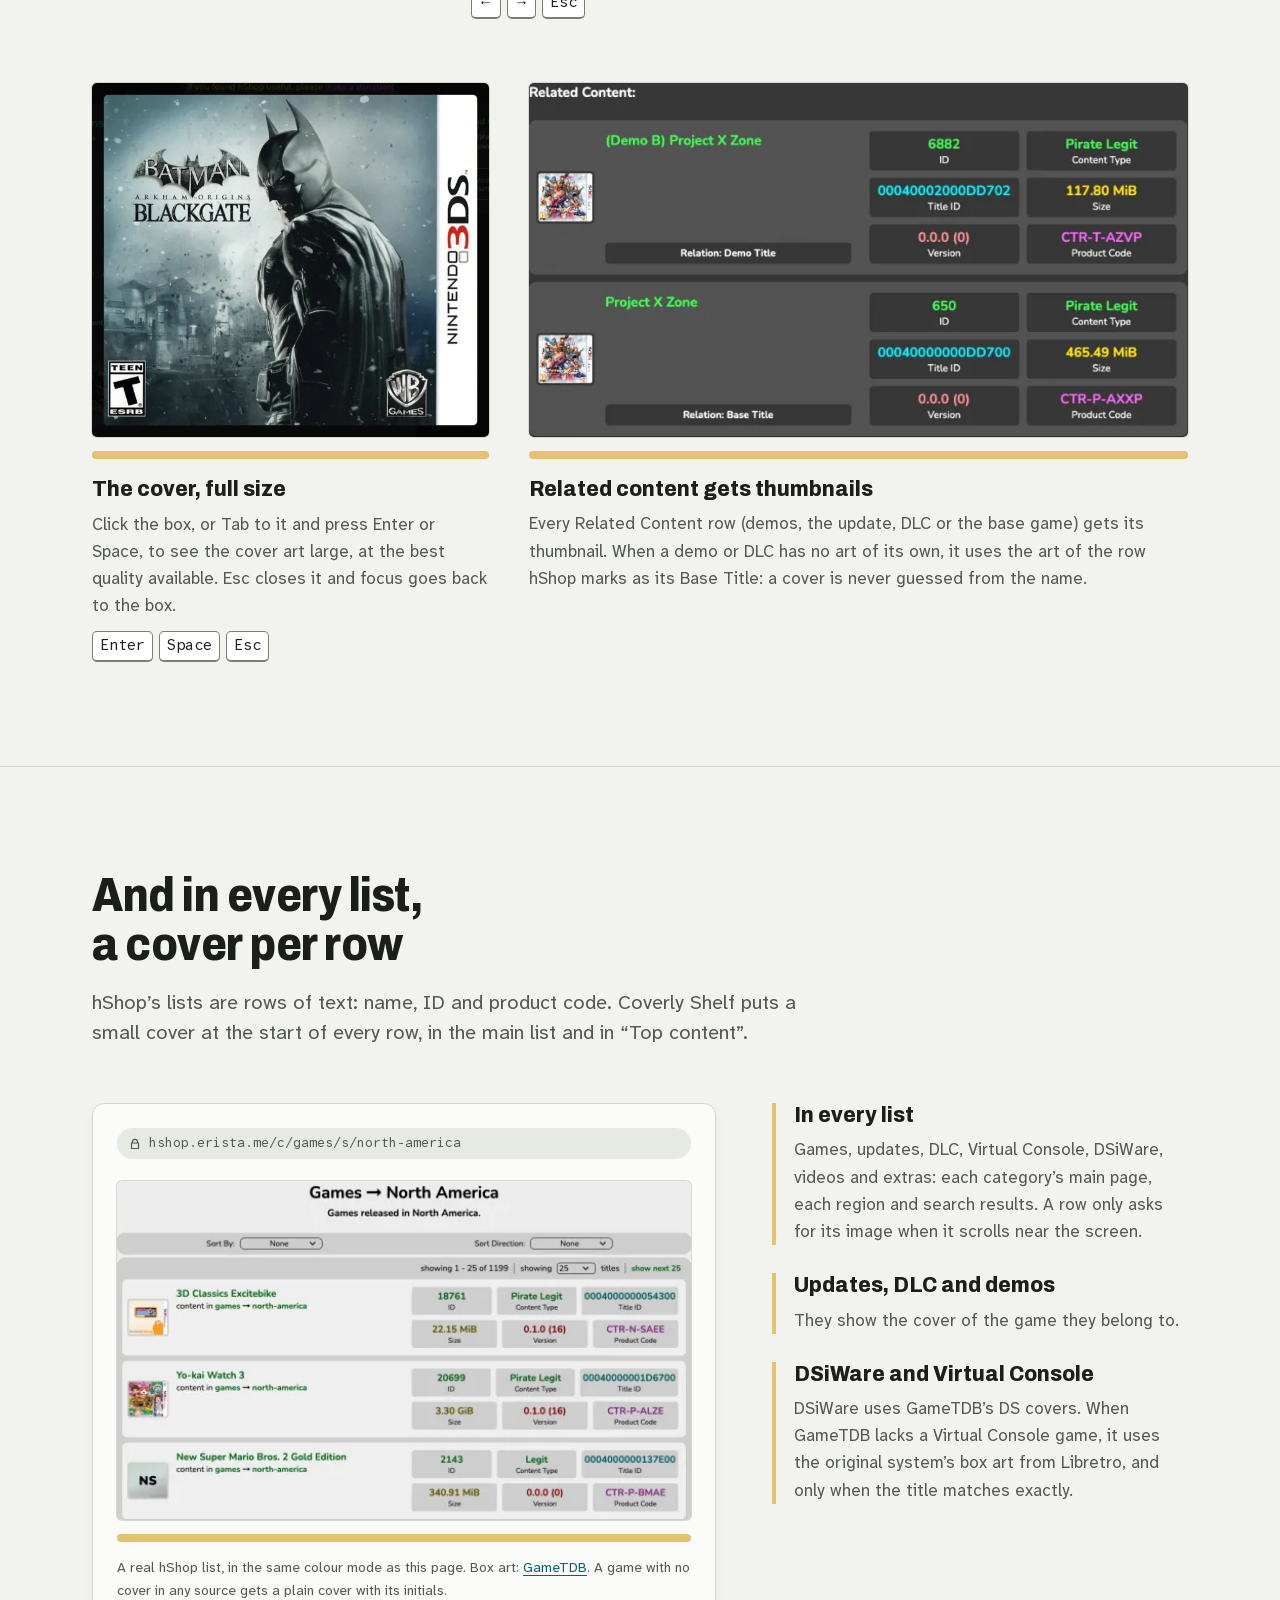
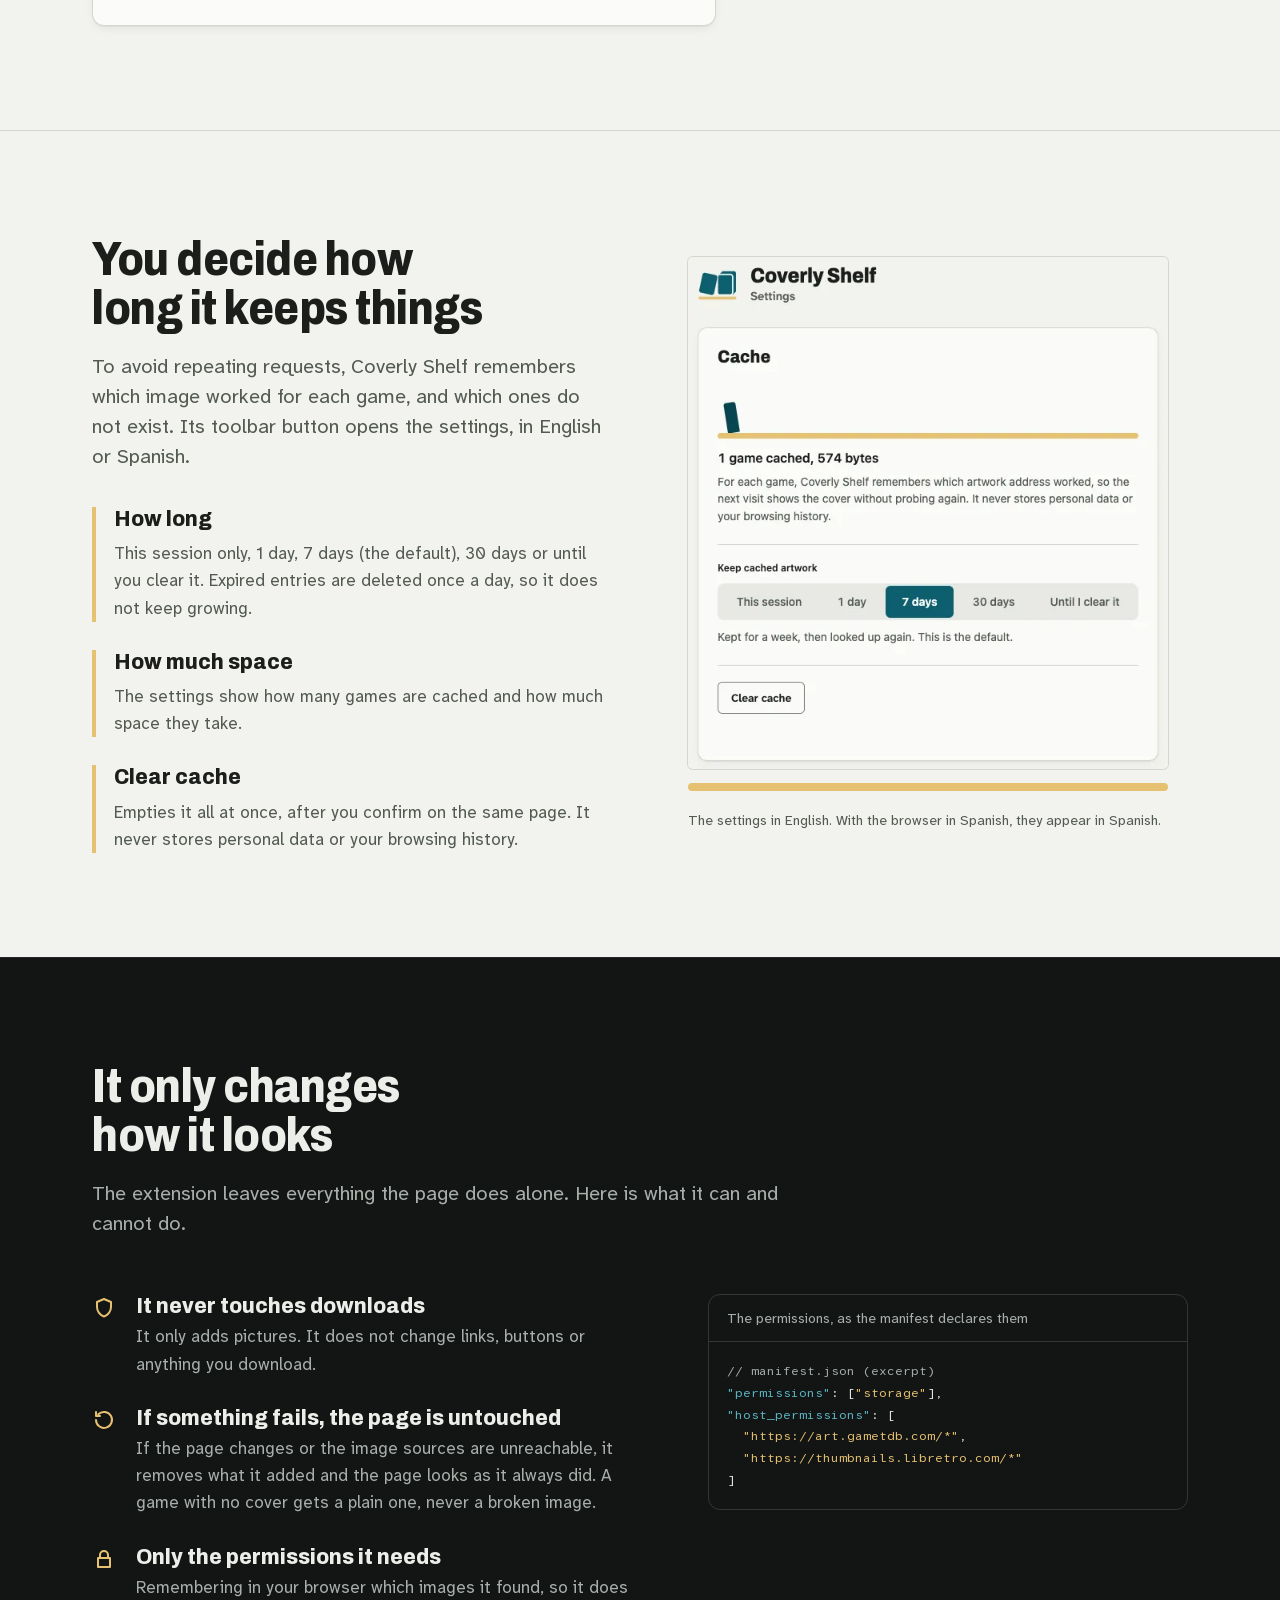
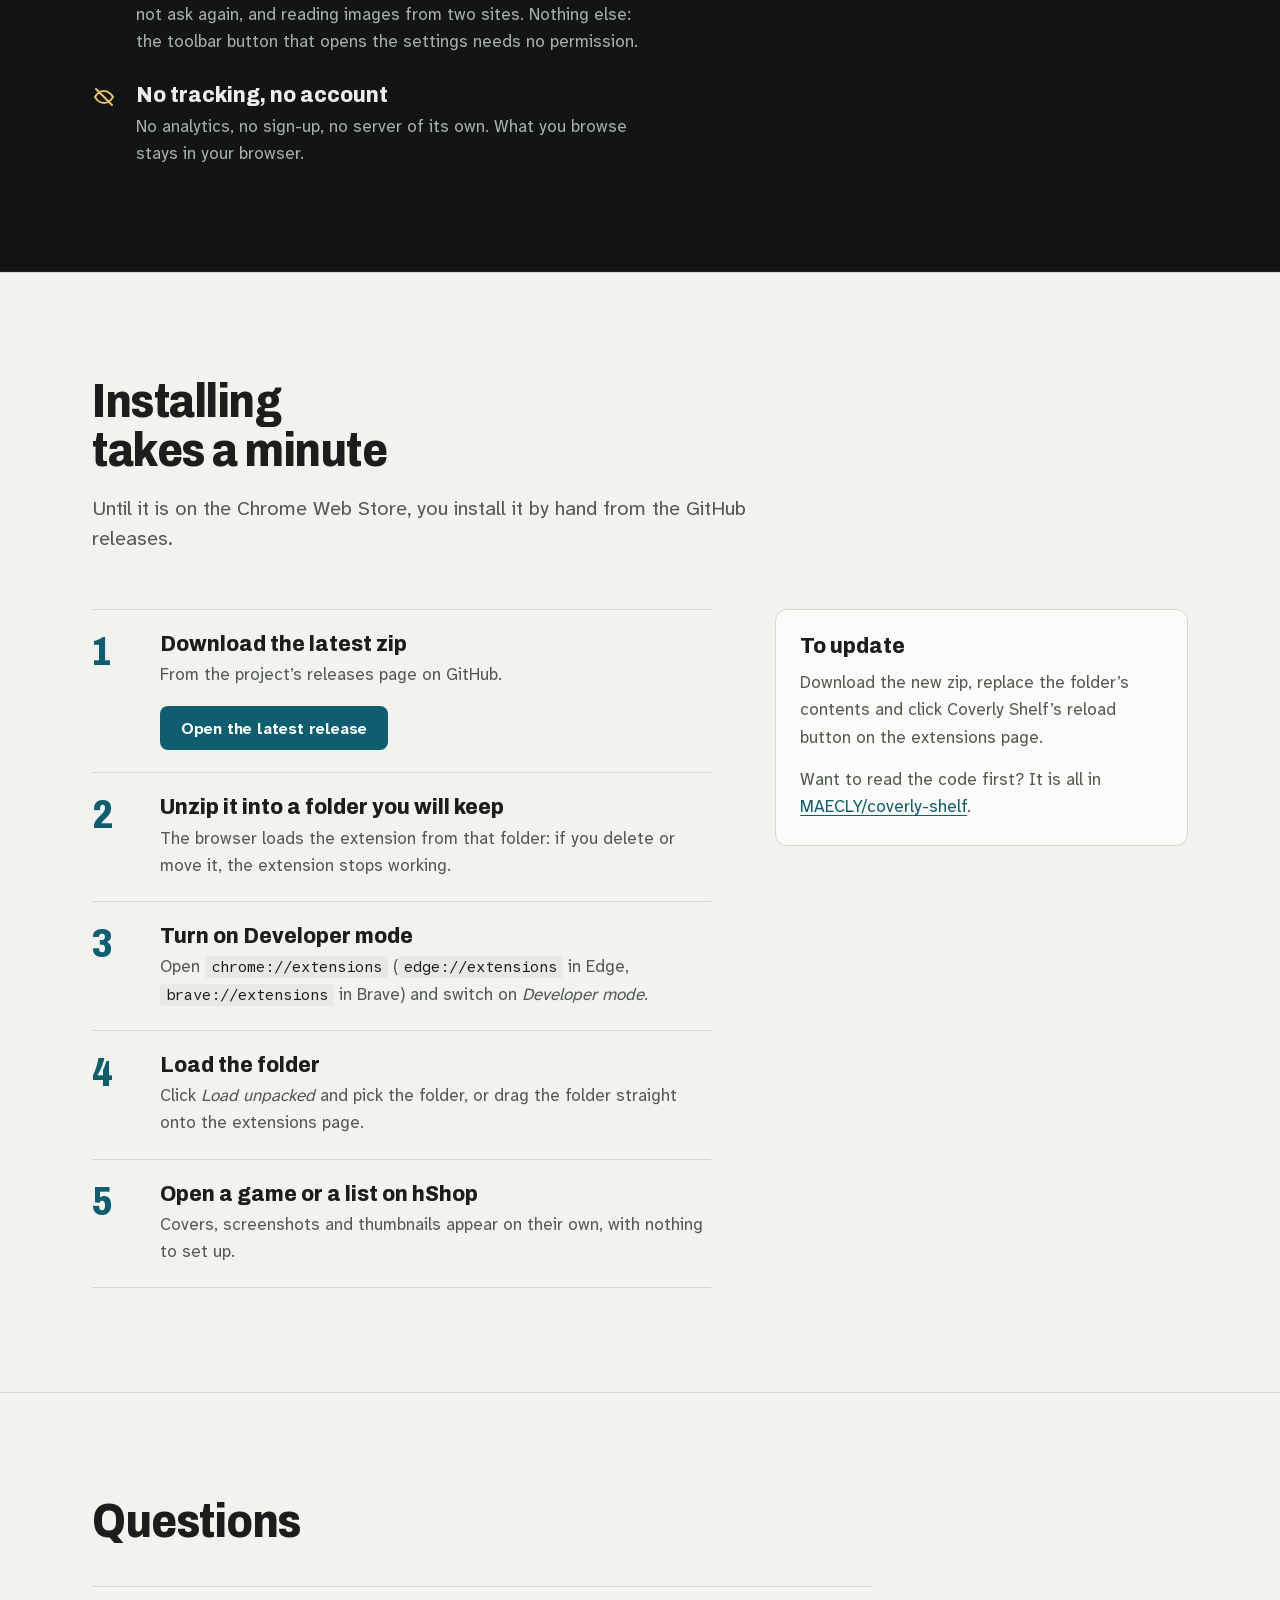
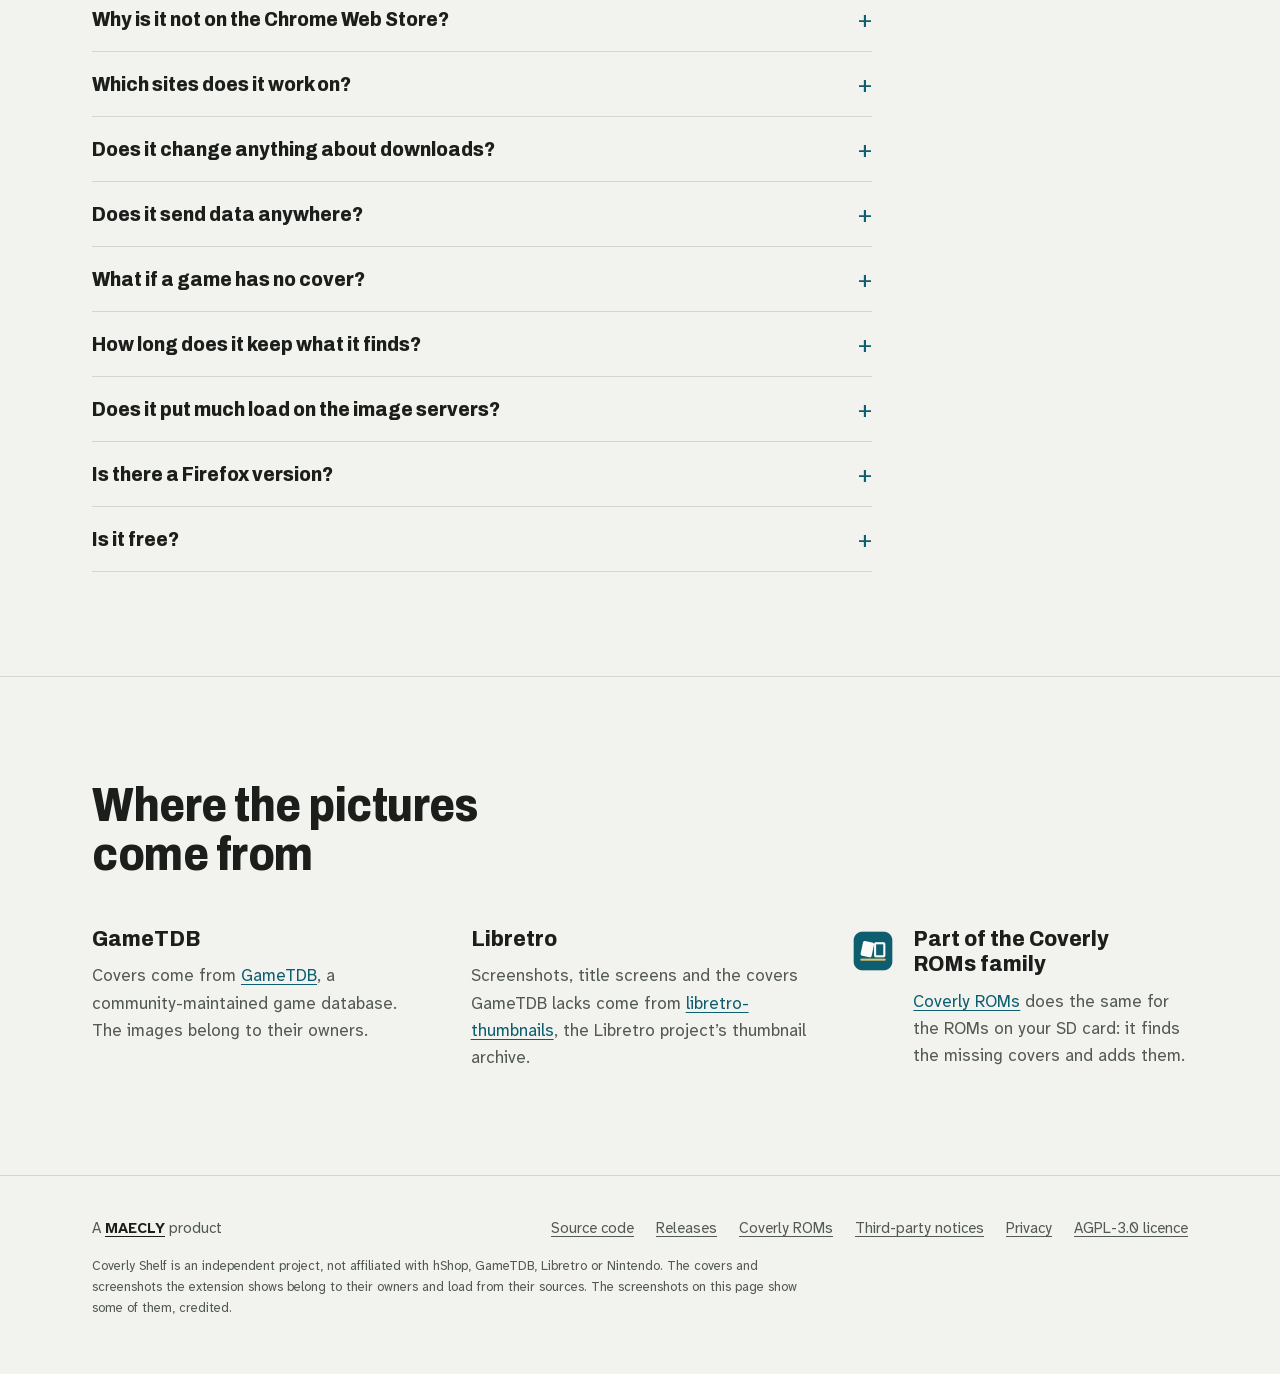
==== commit aa3da4bf: "feat(site): show total downloads and GitHub stars The hero shows the downloads of every asset of eve" ====
--- a/site/en/index.html
+++ b/site/en/index.html
@@ -24,10 +24,8 @@
 <link rel="preload" href="../assets/fonts/atkinson-hyperlegible-next-variable.woff2" as="font" type="font/woff2" crossorigin>
 <link rel="stylesheet" href="../assets/tokens.css">
 <link rel="stylesheet" href="../assets/site.css">
-<link rel="stylesheet" href="../assets/motion.css">
 <script src="../assets/theme.js"></script>
 <script src="../assets/shelf.js" defer></script>
-<script src="../assets/motion.js" defer></script>
 <meta property="og:type" content="website">
 <meta property="og:site_name" content="Coverly Shelf">
 <meta property="og:locale" content="en_GB">
@@ -92,6 +90,7 @@
 <a class="btn btn-ghost" href="#install">How to install it</a>
 </div>
 <p class="fineprint">Free and open source (AGPL-3.0). For Chrome, Edge and Brave; a Firefox version will follow.</p>
+<p class="fineprint reach" data-metric="downloads" hidden></p>
 </div>
 
 <figure class="stage">
@@ -164,15 +163,6 @@
 </div>
 <figcaption class="stage-note">A real hShop list, in the same colour mode as this page. Box art: <a href="https://www.gametdb.com/">GameTDB</a>. A game with no cover in any source gets a plain cover with its initials.</figcaption>
 </figure>
-<div class="lists-side">
-<div class="rowmock" aria-hidden="true">
-<span class="row"><span class="slot"></span><span class="bar"></span><span class="bar"></span></span>
-<span class="row"><span class="slot"></span><span class="bar"></span><span class="bar"></span></span>
-<span class="row"><span class="slot"></span><span class="bar"></span><span class="bar"></span></span>
-<span class="row"><span class="slot"></span><span class="bar"></span><span class="bar"></span></span>
-<span class="row"><span class="slot"></span><span class="bar"></span><span class="bar"></span></span>
-<span class="row"><span class="slot slot-ns">NS</span><span class="bar"></span><span class="bar"></span></span>
-</div>
 <ul class="notes">
 <li><h3>In every list</h3><p>Games, updates, DLC, Virtual Console, DSiWare, videos and extras: each category’s main page, each region and search results. A row only asks for its image when it scrolls near the screen.</p></li>
 <li><h3>Updates, DLC and demos</h3><p>They show the cover of the game they belong to.</p></li>
@@ -180,7 +170,6 @@
 </ul>
 </div>
 </div>
-</div>
 </section>
 
 <section class="section" id="settings" aria-labelledby="settings-t">
@@ -188,7 +177,6 @@
 <div>
 <h2 id="settings-t">You decide how long it keeps things</h2>
 <p class="intro">To avoid repeating requests, Coverly Shelf remembers which image worked for each game, and which ones do not exist. Its toolbar button opens the settings, in English or Spanish.</p>
-<div class="seg" aria-hidden="true"><span class="seg-opts"><span>Session</span><span>1 d</span><span class="on">7 d</span><span>30 d</span><span>Always</span><span class="thumb"></span></span><span class="meter"><i></i></span></div>
 <ul class="notes">
 <li><h3>How long</h3><p>This session only, 1 day, 7 days (the default), 30 days or until you clear it. Expired entries are deleted once a day, so it does not keep growing.</p></li>
 <li><h3>How much space</h3><p>The settings show how many games are cached and how much space they take.</p></li>
@@ -208,10 +196,10 @@
 <p class="intro">The extension leaves everything the page does alone. Here is what it can and cannot do.</p>
 <div class="safety-grid">
 <ul class="promises">
-<li><svg class="art" viewBox="0 0 24 24" aria-hidden="true" focusable="false"><path pathLength="1" d="M12 3 5 6v5c0 4.4 3 8.3 7 9.5 4-1.2 7-5.1 7-9.5V6z" fill="none" stroke="currentColor" stroke-width="2" stroke-linejoin="round"/></svg><h3>It never touches downloads</h3><p>It only adds pictures. It does not change links, buttons or anything you download.</p></li>
-<li><svg class="art" viewBox="0 0 24 24" aria-hidden="true" focusable="false"><path pathLength="1" d="M4 12a8 8 0 1 0 2.3-5.7M4 4v4h4" fill="none" stroke="currentColor" stroke-width="2" stroke-linecap="round" stroke-linejoin="round"/></svg><h3>If something fails, the page is untouched</h3><p>If the page changes or the image sources are unreachable, it removes what it added and the page looks as it always did. A game with no cover gets a plain one, never a broken image.</p></li>
-<li><svg class="art" viewBox="0 0 24 24" aria-hidden="true" focusable="false"><path pathLength="1" d="M8 11V8a4 4 0 0 1 8 0v3M6 11h12v9H6z" fill="none" stroke="currentColor" stroke-width="2" stroke-linejoin="round"/></svg><h3>Only the permissions it needs</h3><p>Remembering in your browser which images it found, so it does not ask again, and reading images from two sites. Nothing else: the toolbar button that opens the settings needs no permission.</p></li>
-<li><svg class="art" viewBox="0 0 24 24" aria-hidden="true" focusable="false"><path pathLength="1" d="M3 12s3.5-6 9-6 9 6 9 6-3.5 6-9 6-9-6-9-6zM4 4l16 16" fill="none" stroke="currentColor" stroke-width="2" stroke-linecap="round"/></svg><h3>No tracking, no account</h3><p>No analytics, no sign-up, no server of its own. What you browse stays in your browser.</p></li>
+<li><svg class="art" viewBox="0 0 24 24" aria-hidden="true" focusable="false"><path d="M12 3 5 6v5c0 4.4 3 8.3 7 9.5 4-1.2 7-5.1 7-9.5V6z" fill="none" stroke="currentColor" stroke-width="2" stroke-linejoin="round"/></svg><h3>It never touches downloads</h3><p>It only adds pictures. It does not change links, buttons or anything you download.</p></li>
+<li><svg class="art" viewBox="0 0 24 24" aria-hidden="true" focusable="false"><path d="M4 12a8 8 0 1 0 2.3-5.7M4 4v4h4" fill="none" stroke="currentColor" stroke-width="2" stroke-linecap="round" stroke-linejoin="round"/></svg><h3>If something fails, the page is untouched</h3><p>If the page changes or the image sources are unreachable, it removes what it added and the page looks as it always did. A game with no cover gets a plain one, never a broken image.</p></li>
+<li><svg class="art" viewBox="0 0 24 24" aria-hidden="true" focusable="false"><path d="M8 11V8a4 4 0 0 1 8 0v3M6 11h12v9H6z" fill="none" stroke="currentColor" stroke-width="2" stroke-linejoin="round"/></svg><h3>Only the permissions it needs</h3><p>Remembering in your browser which images it found, so it does not ask again, and reading images from two sites. Nothing else: the toolbar button that opens the settings needs no permission.</p></li>
+<li><svg class="art" viewBox="0 0 24 24" aria-hidden="true" focusable="false"><path d="M3 12s3.5-6 9-6 9 6 9 6-3.5 6-9 6-9-6-9-6zM4 4l16 16" fill="none" stroke="currentColor" stroke-width="2" stroke-linecap="round"/></svg><h3>No tracking, no account</h3><p>No analytics, no sign-up, no server of its own. What you browse stays in your browser.</p></li>
 </ul>
 <figure class="manifest">
 <figcaption>The permissions, as the manifest declares them</figcaption>
@@ -291,7 +279,7 @@
 <div class="wrap footer-inner">
 <p class="maecly">A <a href="https://maecly.com">MAECLY</a> product</p>
 <nav aria-label="Links">
-<a href="https://github.com/MAECLY/coverly-shelf">Source code</a>
+<span class="src"><a href="https://github.com/MAECLY/coverly-shelf">Source code</a><span class="metric-stars" data-metric="stars" hidden></span></span>
 <a href="https://github.com/MAECLY/coverly-shelf/releases">Releases</a>
 <a href="https://coverly-roms.maecly.com/">Coverly ROMs</a>
 <a href="https://github.com/MAECLY/coverly-shelf-landing/blob/main/THIRD-PARTY-NOTICES.md">Third-party notices</a>
--- a/site/assets/site.css
+++ b/site/assets/site.css
@@ -314,6 +314,21 @@
   font-size: 15px;
   color: var(--cr-text-secondary);
   max-width: 34em;
+}
+/* Public reach (apply_metrics.py): filled at build time, only when known. */
+[data-metric][hidden] {
+  display: none;
+}
+.fineprint.reach {
+  margin-top: 6px;
+  font-variant-numeric: tabular-nums;
+}
+.metric-stars {
+  margin-left: 0.4em;
+  color: var(--cr-text-secondary);
+}
+.metric-stars::before {
+  content: '·\00a0';
 }
 
 /* The stage: a stand-in for a game's title page, before and after. */
@@ -610,18 +625,7 @@
   place-items: end center;
   padding-bottom: 14px;
   margin-bottom: 22px;
-  position: relative;
-  border-bottom: 6px solid transparent;
-}
-/* The shelf, drawn as its own bar in the border's place so it can draw in. */
-.feature .pic::after {
-  content: '';
-  position: absolute;
-  left: 0;
-  right: 0;
-  bottom: -6px;
-  height: 6px;
-  background: var(--cr-manila);
+  border-bottom: 6px solid var(--cr-manila);
 }
 .pic-box {
   perspective: 600px;
@@ -631,6 +635,7 @@
   --h: 116px;
   --d: 18px;
   --ry: 32deg;
+  cursor: default;
 }
 .pic-box .cover-title {
   font-size: 15px;
@@ -978,159 +983,8 @@
   gap: 28px;
 }
 .notes li {
-  position: relative;
   padding-left: 18px;
-  border-left: 4px solid transparent;
-}
-.notes li::before {
-  content: '';
-  position: absolute;
-  left: -4px;
-  top: 0;
-  bottom: 0;
-  width: 4px;
-  background: var(--cr-manila);
-}
-
-/* Decorative mocks (aria-hidden): a list whose rows get their covers, and
-   the cache setting. Fixed sizes, so nothing moves the layout. */
-.lists-side .notes {
-  margin-top: 32px;
-}
-.rowmock {
-  display: grid;
-  gap: 6px;
-  padding: 12px;
-  background: var(--cr-surface);
-  border: 1px solid var(--cr-border);
-  border-radius: var(--cr-radius-xl);
-  overflow: clip;
-}
-.rowmock .row {
-  display: grid;
-  grid-template-columns: 30px 1fr;
-  gap: 6px 12px;
-  align-content: center;
-  padding: 5px 6px;
-  border-radius: var(--cr-radius-md);
-  background: var(--cr-surface-sunken);
-}
-.rowmock .slot {
-  position: relative;
-  grid-row: span 2;
-  width: 30px;
-  height: 34px;
-  border-radius: 3px;
-  background:
-    radial-gradient(circle at 72% 30%, #e6c171 0 17%, transparent 17.5%),
-    linear-gradient(180deg, #2f8a9b, #0e5e6f 70%);
-}
-.rowmock .row:nth-child(2) .slot {
-  background: linear-gradient(transparent 62%, #4e7d3a 62%), linear-gradient(#8fd0e6, #cdebf2);
-}
-.rowmock .row:nth-child(3) .slot {
-  background: radial-gradient(circle at 50% 40%, #faa453 0 22%, transparent 23%), linear-gradient(#b3261e, #6e1712);
-}
-.rowmock .row:nth-child(4) .slot {
-  background: linear-gradient(135deg, #3c6e47, #2a5233);
-}
-.rowmock .row:nth-child(5) .slot {
-  background: radial-gradient(ellipse at 50% 120%, #5db6c4 0 40%, transparent 41%), linear-gradient(#0d1b2a, #1f3b4d);
-}
-/* No cover anywhere: the plain initials cover. */
-.rowmock .slot-ns {
-  display: grid;
-  place-items: center;
-  font: 800 11px/1 var(--cr-font-display);
-  color: var(--cr-bg);
-  background: var(--cr-text-secondary);
-}
-.rowmock .row:nth-child(6) .slot {
-  background: var(--cr-text-secondary);
-}
-/* The empty dashed slot, hidden at rest (motion.css fades it out). */
-.rowmock .slot::after {
-  content: '';
-  position: absolute;
-  inset: 0;
-  border-radius: inherit;
-  border: 1.5px dashed var(--cr-border-strong);
-  background: var(--cr-surface);
-  opacity: 0;
-}
-.rowmock .bar {
-  display: block;
-  height: 7px;
-  width: 72%;
-  border-radius: var(--cr-radius-full);
-  background: var(--cr-border-strong);
-}
-.rowmock .bar + .bar {
-  width: 38%;
-  background: var(--cr-border);
-}
-.seg {
-  margin-top: 28px;
-  max-width: 420px;
-}
-.seg-opts {
-  position: relative;
-  display: grid;
-  grid-template-columns: repeat(5, minmax(0, 1fr));
-  padding: 3px;
-  border: 1px solid var(--cr-border);
-  border-radius: var(--cr-radius-full);
-  background: var(--cr-surface-sunken);
-  font-size: 13px;
-  color: var(--cr-text-secondary);
-}
-.seg-opts span {
-  position: relative;
-  z-index: 1;
-  min-width: 0;
-  padding: 6px 2px;
-  text-align: center;
-  white-space: nowrap;
-  overflow: hidden;
-  text-overflow: ellipsis;
-}
-.seg-opts .on {
-  color: var(--cr-text);
-  font-weight: 700;
-}
-.seg-opts .thumb {
-  position: absolute;
-  z-index: 0;
-  top: 3px;
-  bottom: 3px;
-  left: 3px;
-  width: calc((100% - 6px) / 5);
-  padding: 0;
-  border-radius: var(--cr-radius-full);
-  background: var(--cr-surface-raised);
-  box-shadow: 0 0 0 1px var(--cr-border);
-  transform: translateX(200%);
-}
-.seg .meter {
-  display: block;
-  height: 8px;
-  margin-top: 14px;
-  border-radius: var(--cr-radius-full);
-  background: var(--cr-surface-sunken);
-  overflow: hidden;
-}
-.seg .meter i {
-  display: block;
-  width: 60%;
-  height: 100%;
-  border-radius: inherit;
-  background: var(--cr-manila);
-  transform-origin: 0 50%;
-}
-@media (max-width: 420px) {
-  .seg-opts {
-    font-size: 12px;
-  }
+  border-left: 4px solid var(--cr-manila);
 }
 
 /* Settings: the text and the settings page, side by side. */
@@ -1242,7 +1096,22 @@
   outline-color: var(--cr-code-accent);
 }
 
-/* Motion lives in motion.css. */
+/* ── Motion: one load moment, the title page rising onto its shelf ──
+   html.anim is set by theme.js only without prefers-reduced-motion. */
+
+@keyframes shot-in {
+  from {
+    opacity: 0;
+    transform: translateY(18px);
+  }
+  to {
+    opacity: 1;
+    transform: none;
+  }
+}
+html.anim .hero .shot {
+  animation: shot-in 700ms var(--cr-ease-ink) 120ms both;
+}
 @media (prefers-reduced-motion: reduce) {
   html {
     scroll-behavior: auto;
@@ -1251,6 +1120,9 @@
   .btn,
   .faq summary::after {
     transition: none;
+  }
+  html .hero .shot {
+    animation: none;
   }
 }
 
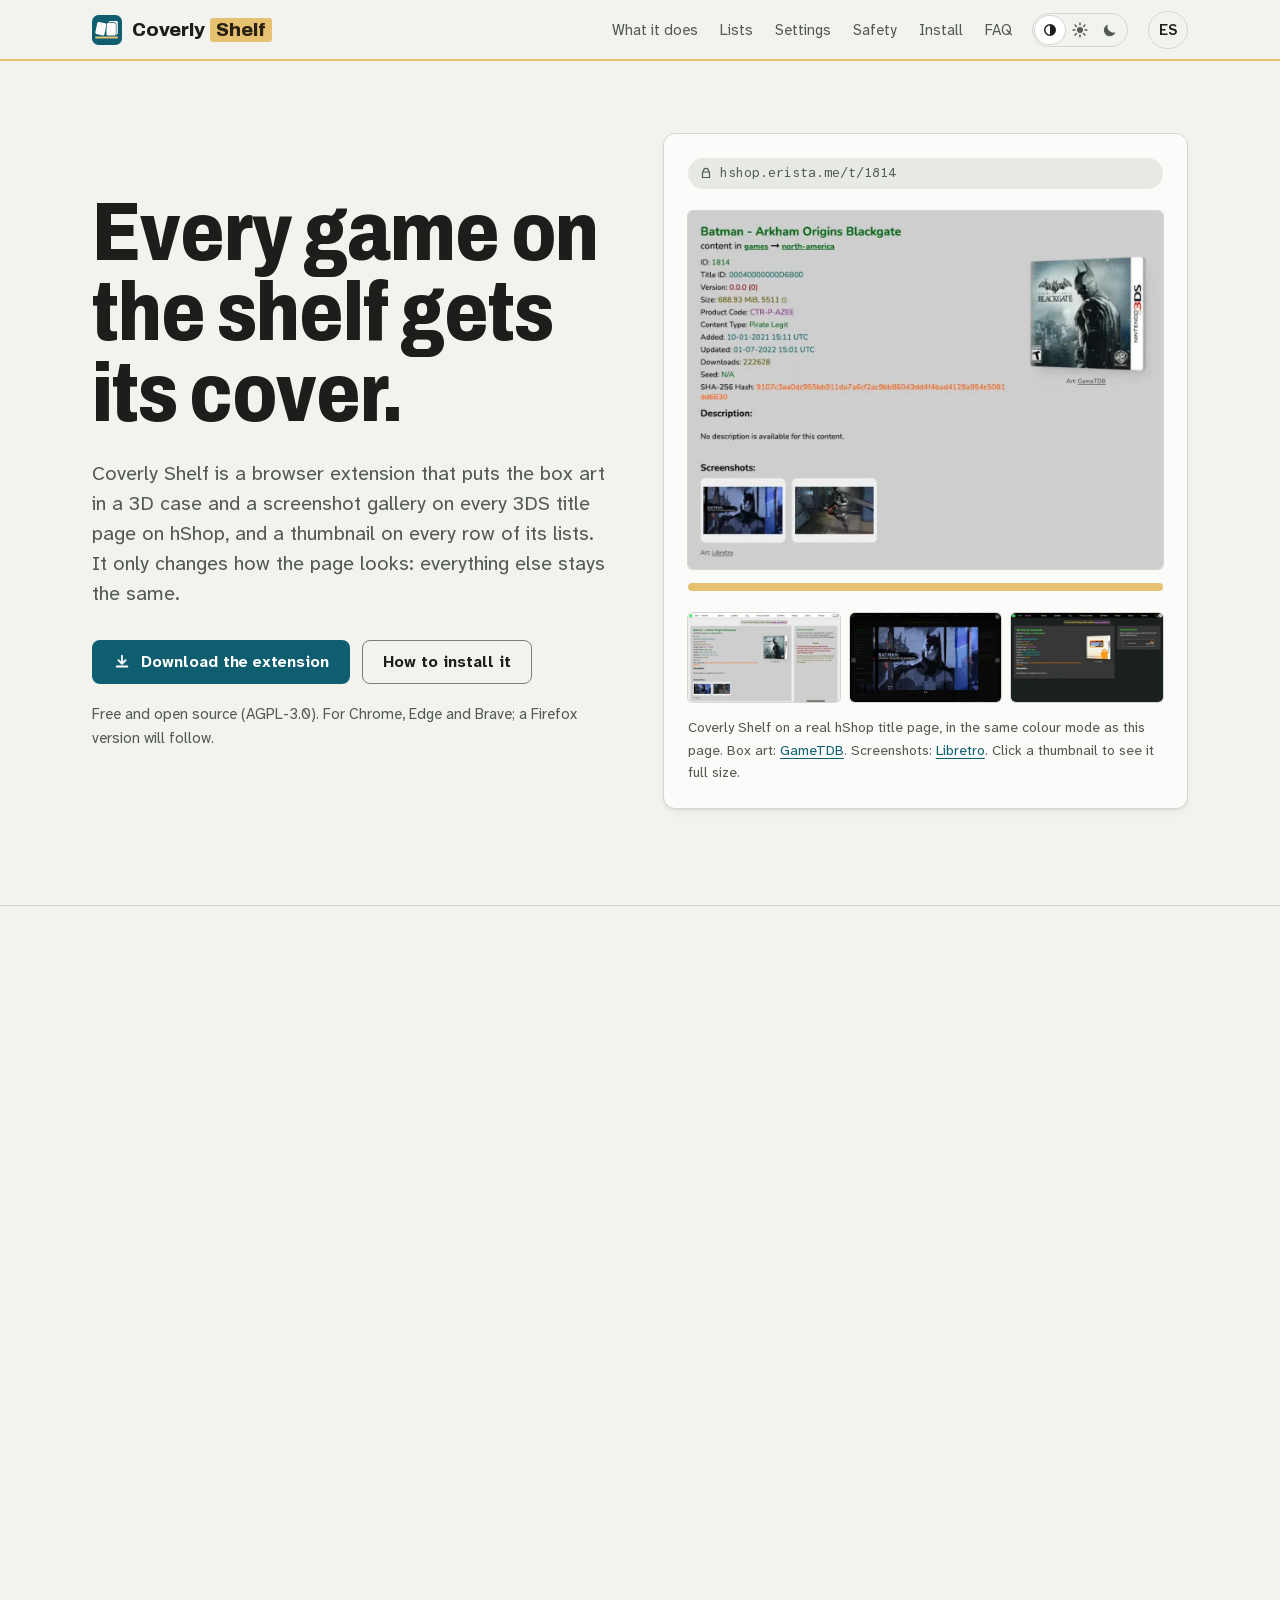
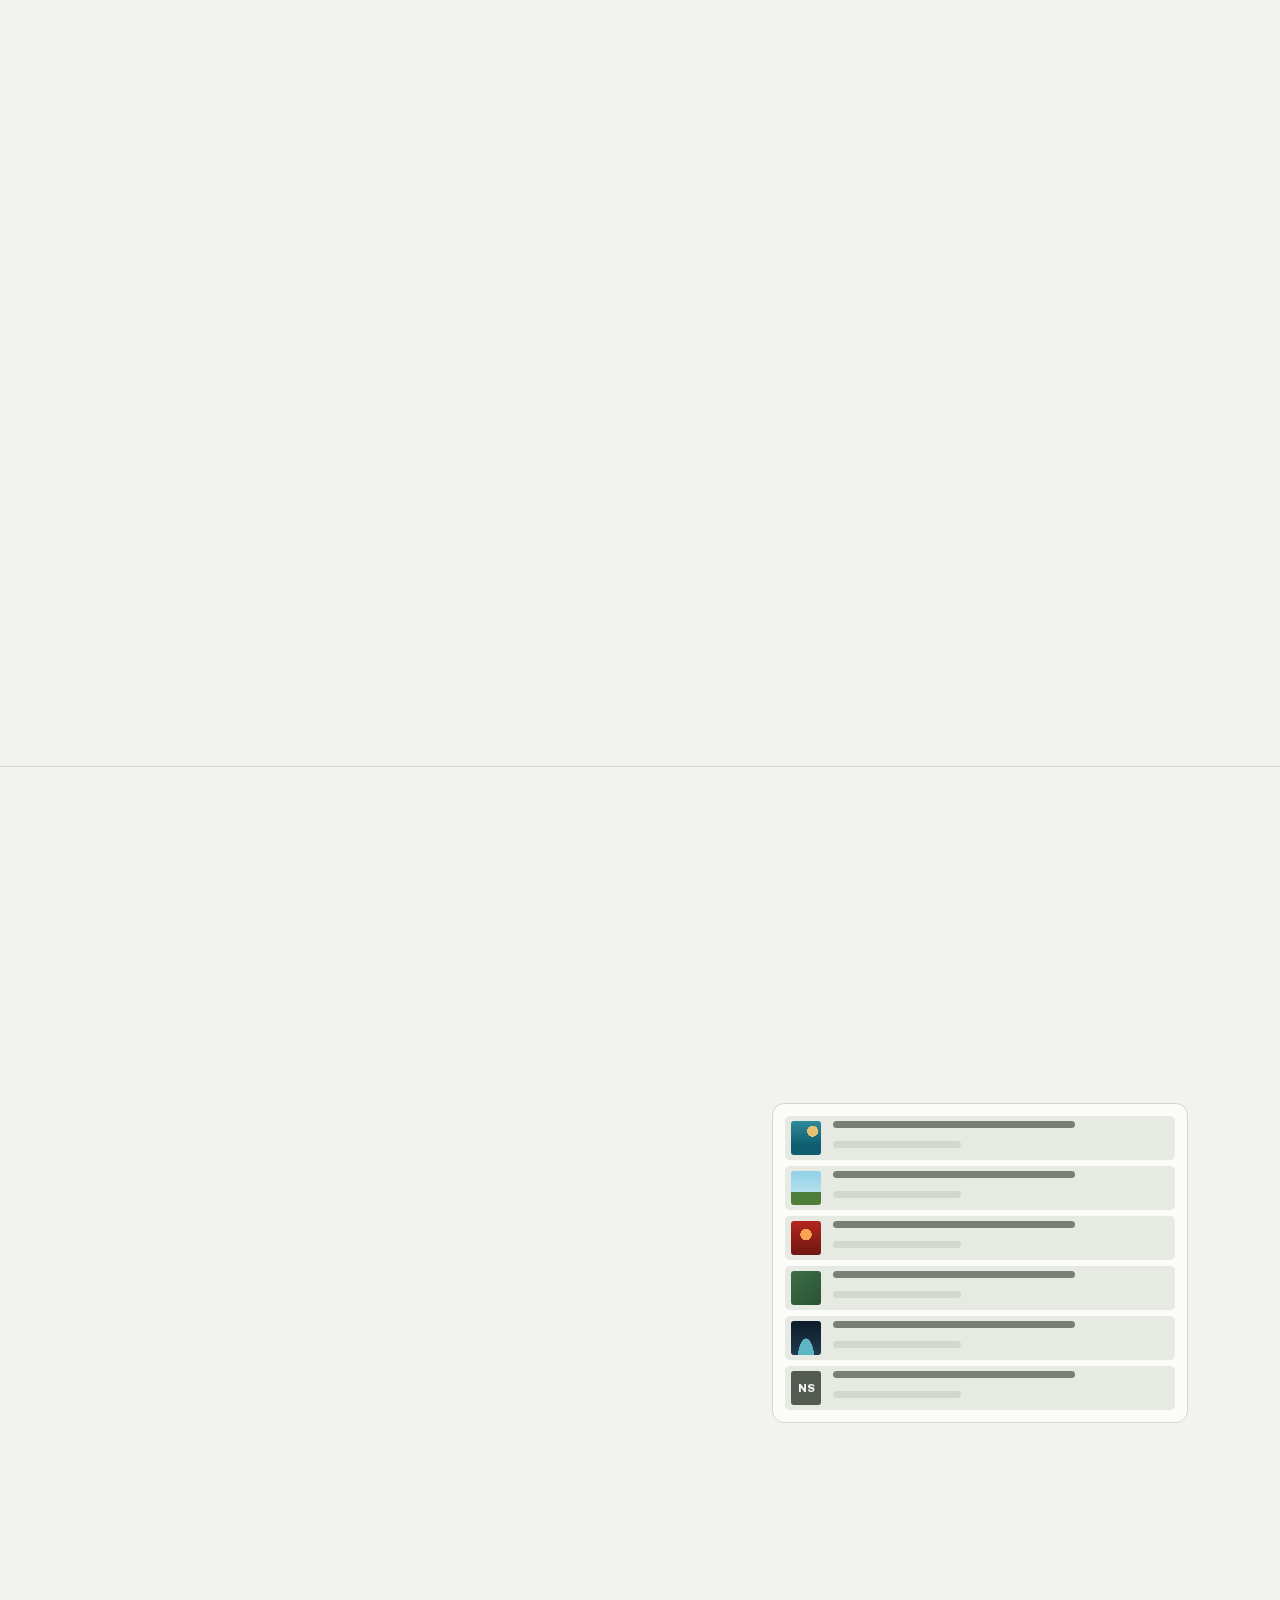
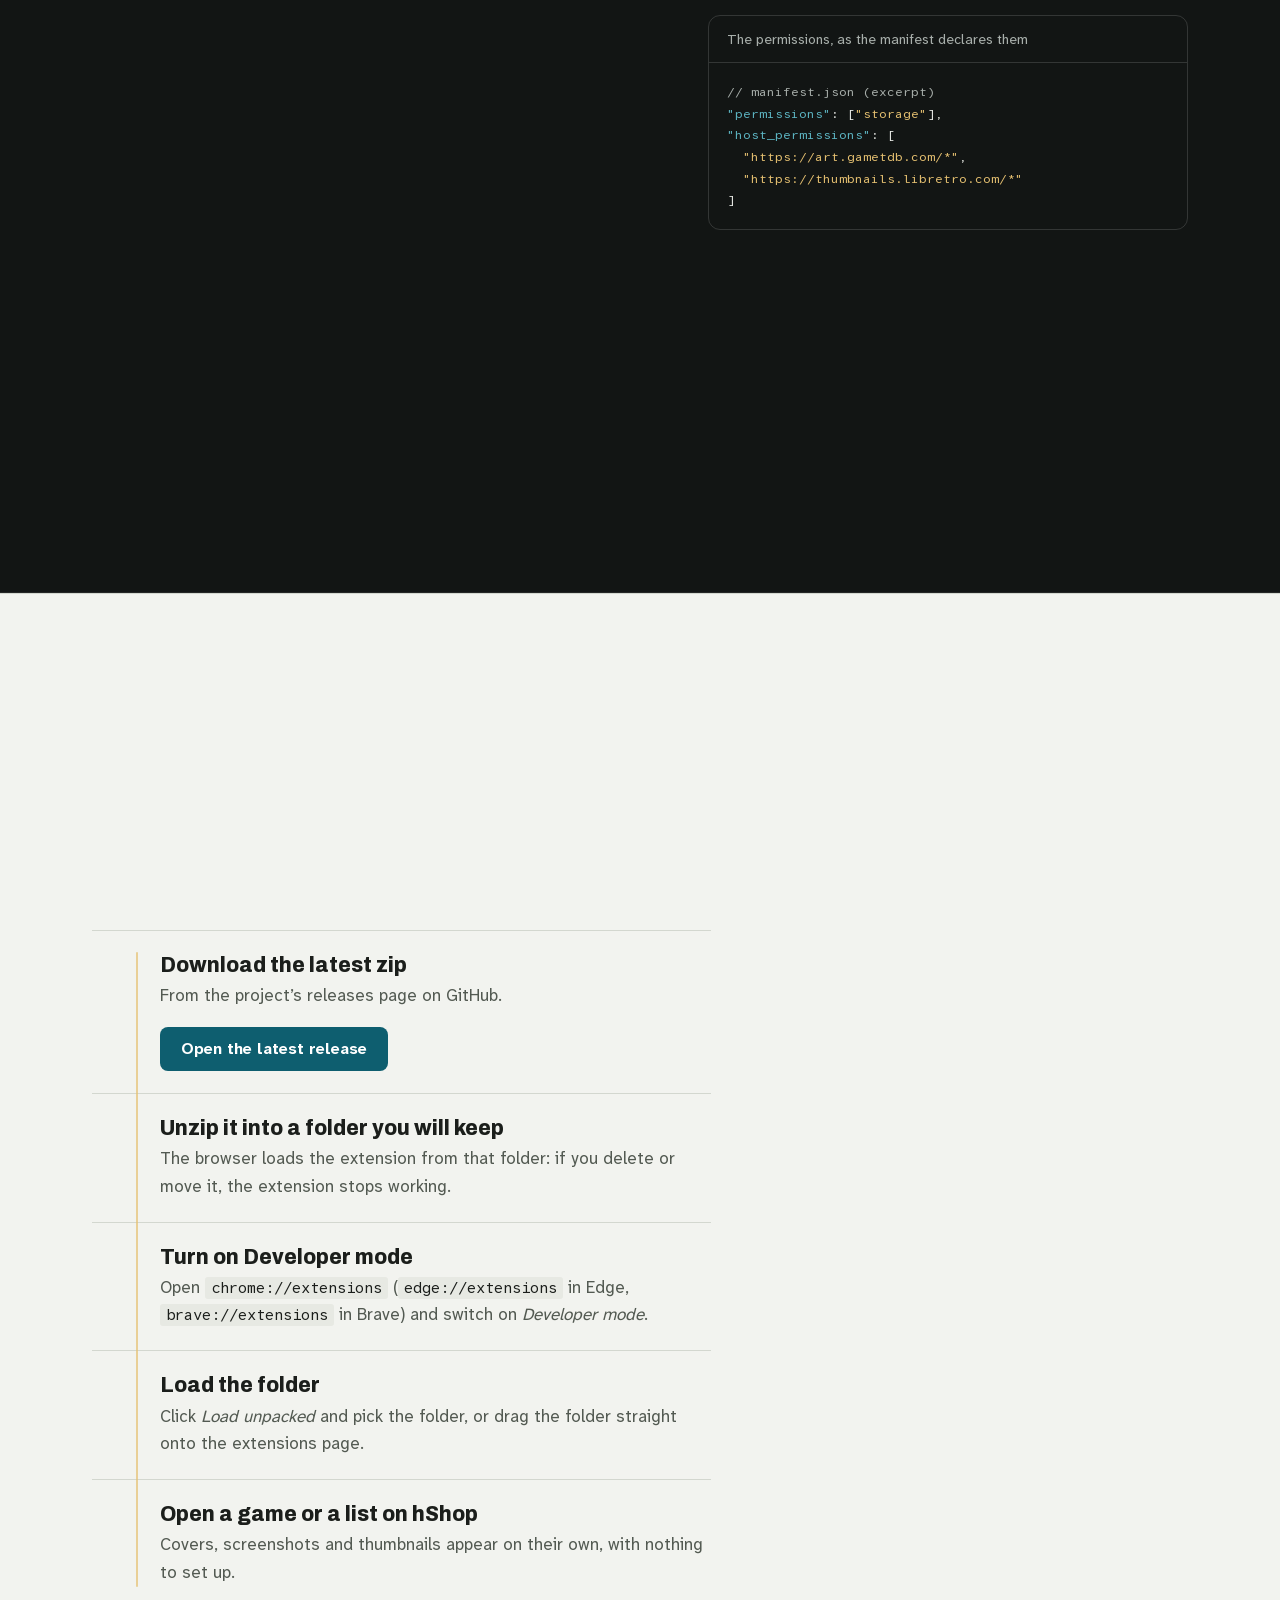
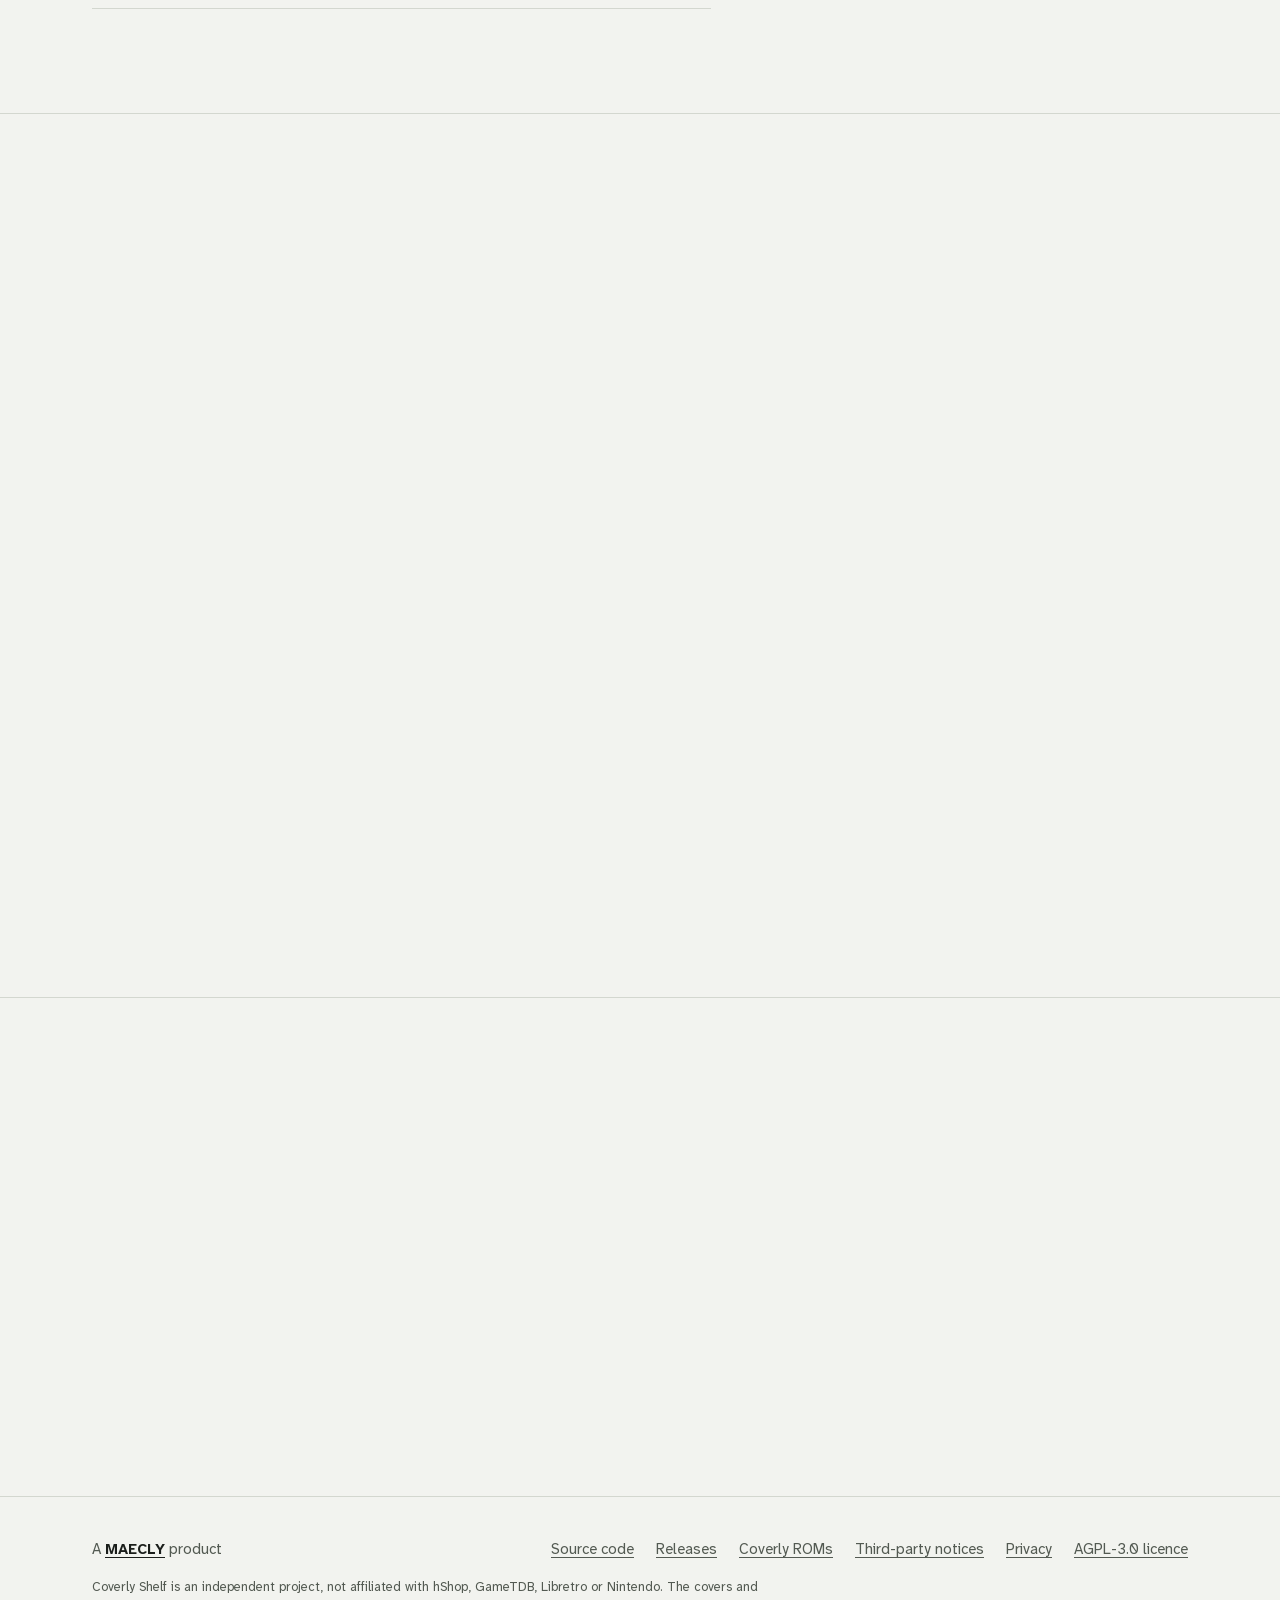
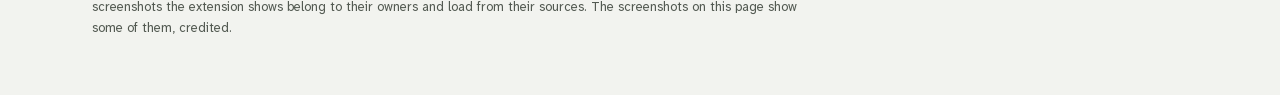
==== commit a605ea0f: "Merge remote-tracking branch 'origin/main' into feat/landing-motion # Conflicts: #	scripts/site/chec" ====
--- a/site/en/index.html
+++ b/site/en/index.html
@@ -24,8 +24,10 @@
 <link rel="preload" href="../assets/fonts/atkinson-hyperlegible-next-variable.woff2" as="font" type="font/woff2" crossorigin>
 <link rel="stylesheet" href="../assets/tokens.css">
 <link rel="stylesheet" href="../assets/site.css">
+<link rel="stylesheet" href="../assets/motion.css">
 <script src="../assets/theme.js"></script>
 <script src="../assets/shelf.js" defer></script>
+<script src="../assets/motion.js" defer></script>
 <meta property="og:type" content="website">
 <meta property="og:site_name" content="Coverly Shelf">
 <meta property="og:locale" content="en_GB">
@@ -163,6 +165,15 @@
 </div>
 <figcaption class="stage-note">A real hShop list, in the same colour mode as this page. Box art: <a href="https://www.gametdb.com/">GameTDB</a>. A game with no cover in any source gets a plain cover with its initials.</figcaption>
 </figure>
+<div class="lists-side">
+<div class="rowmock" aria-hidden="true">
+<span class="row"><span class="slot"></span><span class="bar"></span><span class="bar"></span></span>
+<span class="row"><span class="slot"></span><span class="bar"></span><span class="bar"></span></span>
+<span class="row"><span class="slot"></span><span class="bar"></span><span class="bar"></span></span>
+<span class="row"><span class="slot"></span><span class="bar"></span><span class="bar"></span></span>
+<span class="row"><span class="slot"></span><span class="bar"></span><span class="bar"></span></span>
+<span class="row"><span class="slot slot-ns">NS</span><span class="bar"></span><span class="bar"></span></span>
+</div>
 <ul class="notes">
 <li><h3>In every list</h3><p>Games, updates, DLC, Virtual Console, DSiWare, videos and extras: each category’s main page, each region and search results. A row only asks for its image when it scrolls near the screen.</p></li>
 <li><h3>Updates, DLC and demos</h3><p>They show the cover of the game they belong to.</p></li>
@@ -170,6 +181,7 @@
 </ul>
 </div>
 </div>
+</div>
 </section>
 
 <section class="section" id="settings" aria-labelledby="settings-t">
@@ -177,6 +189,7 @@
 <div>
 <h2 id="settings-t">You decide how long it keeps things</h2>
 <p class="intro">To avoid repeating requests, Coverly Shelf remembers which image worked for each game, and which ones do not exist. Its toolbar button opens the settings, in English or Spanish.</p>
+<div class="seg" aria-hidden="true"><span class="seg-opts"><span>Session</span><span>1 d</span><span class="on">7 d</span><span>30 d</span><span>Always</span><span class="thumb"></span></span><span class="meter"><i></i></span></div>
 <ul class="notes">
 <li><h3>How long</h3><p>This session only, 1 day, 7 days (the default), 30 days or until you clear it. Expired entries are deleted once a day, so it does not keep growing.</p></li>
 <li><h3>How much space</h3><p>The settings show how many games are cached and how much space they take.</p></li>
@@ -196,10 +209,10 @@
 <p class="intro">The extension leaves everything the page does alone. Here is what it can and cannot do.</p>
 <div class="safety-grid">
 <ul class="promises">
-<li><svg class="art" viewBox="0 0 24 24" aria-hidden="true" focusable="false"><path d="M12 3 5 6v5c0 4.4 3 8.3 7 9.5 4-1.2 7-5.1 7-9.5V6z" fill="none" stroke="currentColor" stroke-width="2" stroke-linejoin="round"/></svg><h3>It never touches downloads</h3><p>It only adds pictures. It does not change links, buttons or anything you download.</p></li>
-<li><svg class="art" viewBox="0 0 24 24" aria-hidden="true" focusable="false"><path d="M4 12a8 8 0 1 0 2.3-5.7M4 4v4h4" fill="none" stroke="currentColor" stroke-width="2" stroke-linecap="round" stroke-linejoin="round"/></svg><h3>If something fails, the page is untouched</h3><p>If the page changes or the image sources are unreachable, it removes what it added and the page looks as it always did. A game with no cover gets a plain one, never a broken image.</p></li>
-<li><svg class="art" viewBox="0 0 24 24" aria-hidden="true" focusable="false"><path d="M8 11V8a4 4 0 0 1 8 0v3M6 11h12v9H6z" fill="none" stroke="currentColor" stroke-width="2" stroke-linejoin="round"/></svg><h3>Only the permissions it needs</h3><p>Remembering in your browser which images it found, so it does not ask again, and reading images from two sites. Nothing else: the toolbar button that opens the settings needs no permission.</p></li>
-<li><svg class="art" viewBox="0 0 24 24" aria-hidden="true" focusable="false"><path d="M3 12s3.5-6 9-6 9 6 9 6-3.5 6-9 6-9-6-9-6zM4 4l16 16" fill="none" stroke="currentColor" stroke-width="2" stroke-linecap="round"/></svg><h3>No tracking, no account</h3><p>No analytics, no sign-up, no server of its own. What you browse stays in your browser.</p></li>
+<li><svg class="art" viewBox="0 0 24 24" aria-hidden="true" focusable="false"><path pathLength="1" d="M12 3 5 6v5c0 4.4 3 8.3 7 9.5 4-1.2 7-5.1 7-9.5V6z" fill="none" stroke="currentColor" stroke-width="2" stroke-linejoin="round"/></svg><h3>It never touches downloads</h3><p>It only adds pictures. It does not change links, buttons or anything you download.</p></li>
+<li><svg class="art" viewBox="0 0 24 24" aria-hidden="true" focusable="false"><path pathLength="1" d="M4 12a8 8 0 1 0 2.3-5.7M4 4v4h4" fill="none" stroke="currentColor" stroke-width="2" stroke-linecap="round" stroke-linejoin="round"/></svg><h3>If something fails, the page is untouched</h3><p>If the page changes or the image sources are unreachable, it removes what it added and the page looks as it always did. A game with no cover gets a plain one, never a broken image.</p></li>
+<li><svg class="art" viewBox="0 0 24 24" aria-hidden="true" focusable="false"><path pathLength="1" d="M8 11V8a4 4 0 0 1 8 0v3M6 11h12v9H6z" fill="none" stroke="currentColor" stroke-width="2" stroke-linejoin="round"/></svg><h3>Only the permissions it needs</h3><p>Remembering in your browser which images it found, so it does not ask again, and reading images from two sites. Nothing else: the toolbar button that opens the settings needs no permission.</p></li>
+<li><svg class="art" viewBox="0 0 24 24" aria-hidden="true" focusable="false"><path pathLength="1" d="M3 12s3.5-6 9-6 9 6 9 6-3.5 6-9 6-9-6-9-6zM4 4l16 16" fill="none" stroke="currentColor" stroke-width="2" stroke-linecap="round"/></svg><h3>No tracking, no account</h3><p>No analytics, no sign-up, no server of its own. What you browse stays in your browser.</p></li>
 </ul>
 <figure class="manifest">
 <figcaption>The permissions, as the manifest declares them</figcaption>
--- a/site/assets/site.css
+++ b/site/assets/site.css
@@ -625,7 +625,18 @@
   place-items: end center;
   padding-bottom: 14px;
   margin-bottom: 22px;
-  border-bottom: 6px solid var(--cr-manila);
+  position: relative;
+  border-bottom: 6px solid transparent;
+}
+/* The shelf, drawn as its own bar in the border's place so it can draw in. */
+.feature .pic::after {
+  content: '';
+  position: absolute;
+  left: 0;
+  right: 0;
+  bottom: -6px;
+  height: 6px;
+  background: var(--cr-manila);
 }
 .pic-box {
   perspective: 600px;
@@ -635,7 +646,6 @@
   --h: 116px;
   --d: 18px;
   --ry: 32deg;
-  cursor: default;
 }
 .pic-box .cover-title {
   font-size: 15px;
@@ -983,8 +993,159 @@
   gap: 28px;
 }
 .notes li {
+  position: relative;
   padding-left: 18px;
-  border-left: 4px solid var(--cr-manila);
+  border-left: 4px solid transparent;
+}
+.notes li::before {
+  content: '';
+  position: absolute;
+  left: -4px;
+  top: 0;
+  bottom: 0;
+  width: 4px;
+  background: var(--cr-manila);
+}
+
+/* Decorative mocks (aria-hidden): a list whose rows get their covers, and
+   the cache setting. Fixed sizes, so nothing moves the layout. */
+.lists-side .notes {
+  margin-top: 32px;
+}
+.rowmock {
+  display: grid;
+  gap: 6px;
+  padding: 12px;
+  background: var(--cr-surface);
+  border: 1px solid var(--cr-border);
+  border-radius: var(--cr-radius-xl);
+  overflow: clip;
+}
+.rowmock .row {
+  display: grid;
+  grid-template-columns: 30px 1fr;
+  gap: 6px 12px;
+  align-content: center;
+  padding: 5px 6px;
+  border-radius: var(--cr-radius-md);
+  background: var(--cr-surface-sunken);
+}
+.rowmock .slot {
+  position: relative;
+  grid-row: span 2;
+  width: 30px;
+  height: 34px;
+  border-radius: 3px;
+  background:
+    radial-gradient(circle at 72% 30%, #e6c171 0 17%, transparent 17.5%),
+    linear-gradient(180deg, #2f8a9b, #0e5e6f 70%);
+}
+.rowmock .row:nth-child(2) .slot {
+  background: linear-gradient(transparent 62%, #4e7d3a 62%), linear-gradient(#8fd0e6, #cdebf2);
+}
+.rowmock .row:nth-child(3) .slot {
+  background: radial-gradient(circle at 50% 40%, #faa453 0 22%, transparent 23%), linear-gradient(#b3261e, #6e1712);
+}
+.rowmock .row:nth-child(4) .slot {
+  background: linear-gradient(135deg, #3c6e47, #2a5233);
+}
+.rowmock .row:nth-child(5) .slot {
+  background: radial-gradient(ellipse at 50% 120%, #5db6c4 0 40%, transparent 41%), linear-gradient(#0d1b2a, #1f3b4d);
+}
+/* No cover anywhere: the plain initials cover. */
+.rowmock .slot-ns {
+  display: grid;
+  place-items: center;
+  font: 800 11px/1 var(--cr-font-display);
+  color: var(--cr-bg);
+  background: var(--cr-text-secondary);
+}
+.rowmock .row:nth-child(6) .slot {
+  background: var(--cr-text-secondary);
+}
+/* The empty dashed slot, hidden at rest (motion.css fades it out). */
+.rowmock .slot::after {
+  content: '';
+  position: absolute;
+  inset: 0;
+  border-radius: inherit;
+  border: 1.5px dashed var(--cr-border-strong);
+  background: var(--cr-surface);
+  opacity: 0;
+}
+.rowmock .bar {
+  display: block;
+  height: 7px;
+  width: 72%;
+  border-radius: var(--cr-radius-full);
+  background: var(--cr-border-strong);
+}
+.rowmock .bar + .bar {
+  width: 38%;
+  background: var(--cr-border);
+}
+.seg {
+  margin-top: 28px;
+  max-width: 420px;
+}
+.seg-opts {
+  position: relative;
+  display: grid;
+  grid-template-columns: repeat(5, minmax(0, 1fr));
+  padding: 3px;
+  border: 1px solid var(--cr-border);
+  border-radius: var(--cr-radius-full);
+  background: var(--cr-surface-sunken);
+  font-size: 13px;
+  color: var(--cr-text-secondary);
+}
+.seg-opts span {
+  position: relative;
+  z-index: 1;
+  min-width: 0;
+  padding: 6px 2px;
+  text-align: center;
+  white-space: nowrap;
+  overflow: hidden;
+  text-overflow: ellipsis;
+}
+.seg-opts .on {
+  color: var(--cr-text);
+  font-weight: 700;
+}
+.seg-opts .thumb {
+  position: absolute;
+  z-index: 0;
+  top: 3px;
+  bottom: 3px;
+  left: 3px;
+  width: calc((100% - 6px) / 5);
+  padding: 0;
+  border-radius: var(--cr-radius-full);
+  background: var(--cr-surface-raised);
+  box-shadow: 0 0 0 1px var(--cr-border);
+  transform: translateX(200%);
+}
+.seg .meter {
+  display: block;
+  height: 8px;
+  margin-top: 14px;
+  border-radius: var(--cr-radius-full);
+  background: var(--cr-surface-sunken);
+  overflow: hidden;
+}
+.seg .meter i {
+  display: block;
+  width: 60%;
+  height: 100%;
+  border-radius: inherit;
+  background: var(--cr-manila);
+  transform-origin: 0 50%;
+}
+@media (max-width: 420px) {
+  .seg-opts {
+    font-size: 12px;
+  }
 }
 
 /* Settings: the text and the settings page, side by side. */
@@ -1096,22 +1257,7 @@
   outline-color: var(--cr-code-accent);
 }
 
-/* ── Motion: one load moment, the title page rising onto its shelf ──
-   html.anim is set by theme.js only without prefers-reduced-motion. */
-
-@keyframes shot-in {
-  from {
-    opacity: 0;
-    transform: translateY(18px);
-  }
-  to {
-    opacity: 1;
-    transform: none;
-  }
-}
-html.anim .hero .shot {
-  animation: shot-in 700ms var(--cr-ease-ink) 120ms both;
-}
+/* Motion lives in motion.css. */
 @media (prefers-reduced-motion: reduce) {
   html {
     scroll-behavior: auto;
@@ -1120,9 +1266,6 @@
   .btn,
   .faq summary::after {
     transition: none;
-  }
-  html .hero .shot {
-    animation: none;
   }
 }
 
--- a/site/assets/motion.css
+++ b/site/assets/motion.css
@@ -0,0 +1,662 @@
+/* Coverly Shelf landing: motion. Same contract as the Coverly ROMs landing.
+   The HTML is the finished frame; everything here only plays towards it.
+   Only transform, opacity, clip-path, colours, box-shadow and SVG stroke
+   offsets move, so nothing shifts the layout.
+   Gates: theme.js sets html.anim in <head> (no reduced motion, no
+   Save-Data), which runs the hero on first paint; motion.js adds
+   html.motion once its setup worked, and .is-in as each block scrolls in.
+   Without JS neither class exists and the page renders finished. */
+
+:root {
+  --lp-ease-swing: linear(0, 0.23 4%, 0.68 10%, 1.06 17%, 1.16 21%, 1.12 26%, 1 33%, 0.95 40%, 0.97 50%, 1.01 62%, 1);
+  --lp-beat: 320ms;
+  --lp-beat-l: 560ms;
+  --lp-scene: 2400ms;
+}
+
+/* Shown without playing: on screen at load, a late load, or halt(). */
+html .no-anim,
+html .no-anim *,
+html .no-anim::before,
+html .no-anim::after,
+html .no-anim *::before,
+html .no-anim *::after {
+  animation-duration: 1ms !important;
+  animation-delay: 0ms !important;
+}
+
+/* Stagger: --n is a child's place in its row, --step the beat between. */
+/* The first child resets --n so it never inherits one from an outer stagger
+   (.pic-gallery sits inside the second .feature). */
+:is(.strip, .features, .duo, .pic-gallery, .credits-grid, .notes, .promises, .steps) > :first-child {
+  --n: 0;
+}
+:is(.strip, .features, .duo, .pic-gallery, .credits-grid, .notes, .promises, .steps) > :nth-child(2) {
+  --n: 1;
+}
+:is(.strip, .features, .duo, .pic-gallery, .credits-grid, .notes, .promises, .steps) > :nth-child(3) {
+  --n: 2;
+}
+:is(.strip, .features, .duo, .pic-gallery, .credits-grid, .notes, .promises, .steps) > :nth-child(4) {
+  --n: 3;
+}
+:is(.strip, .features, .duo, .pic-gallery, .credits-grid, .notes, .promises, .steps) > :nth-child(5) {
+  --n: 4;
+}
+.notes,
+.features,
+.pic-gallery {
+  --step: 90ms;
+}
+.duo {
+  --step: 140ms;
+}
+
+@keyframes rise {
+  from {
+    opacity: 0;
+    transform: translateY(12px);
+  }
+}
+@keyframes lift-in {
+  from {
+    opacity: 0;
+    transform: translateY(8px);
+  }
+}
+@keyframes shot-in {
+  from {
+    opacity: 0;
+    transform: translateY(14px);
+  }
+}
+@keyframes url-type {
+  from {
+    clip-path: inset(0 100% 0 0);
+  }
+}
+/* The page under the overlay develops from the top: the overlay slides down
+   while its clip shrinks by the same amount, so its manila top edge is the
+   scan line and nothing spills onto the shelf below. */
+@keyframes develop {
+  from {
+    transform: translateY(0);
+    clip-path: inset(0 0 0 0);
+  }
+  to {
+    transform: translateY(100%);
+    clip-path: inset(0 0 100% 0);
+  }
+}
+@keyframes draw-x {
+  from {
+    transform: scaleX(0);
+  }
+}
+@keyframes draw-y {
+  from {
+    transform: scaleY(0);
+  }
+}
+@keyframes cta-glow {
+  0%,
+  100% {
+    box-shadow: 0 0 0 0 color-mix(in srgb, var(--cr-manila) 0%, transparent);
+  }
+  40% {
+    box-shadow: 0 0 0 6px color-mix(in srgb, var(--cr-manila) 40%, transparent);
+  }
+}
+@keyframes seat {
+  from {
+    transform: rotate(12deg) translateY(-6px);
+  }
+}
+@keyframes chip-in {
+  from {
+    clip-path: inset(0 100% 0 0 round 4px);
+  }
+}
+
+@keyframes cover-seat {
+  from {
+    opacity: 0;
+    transform: translateZ(calc(var(--d) / 2)) translate3d(0, -22px, 40px) rotateX(10deg);
+  }
+}
+@keyframes box-turn {
+  from {
+    transform: rotateX(var(--rx)) rotateY(0deg);
+  }
+  to {
+    transform: rotateX(var(--rx)) rotateY(var(--ry));
+  }
+}
+/* The focus ring walks the three screens (two presses of the right arrow)
+   and fades on Escape. */
+@keyframes ring-walk {
+  0% {
+    opacity: 0;
+    transform: translateX(0);
+  }
+  8%,
+  30% {
+    opacity: 1;
+    transform: translateX(0);
+  }
+  42%,
+  64% {
+    transform: translateX(calc(100% + 8px));
+  }
+  76%,
+  88% {
+    opacity: 1;
+    transform: translateX(calc(200% + 16px));
+  }
+  100% {
+    opacity: 0;
+    transform: translateX(calc(200% + 16px));
+  }
+}
+@keyframes key-hit {
+  50% {
+    background-color: color-mix(in srgb, var(--cr-manila) 55%, var(--cr-surface-raised));
+    border-color: var(--cr-manila);
+    transform: translateY(1px);
+  }
+}
+@keyframes wipe-l {
+  from {
+    clip-path: inset(0 0 0 100%);
+  }
+}
+@keyframes mini-drop {
+  from {
+    opacity: 0;
+    transform: translateY(-10px) rotate(-6deg);
+  }
+}
+@keyframes zoom-in {
+  from {
+    transform: scale(0.94);
+    clip-path: inset(6% 6% round 12px);
+  }
+}
+@keyframes ink-spread {
+  from {
+    clip-path: circle(0 at var(--ink-x, 50%) var(--ink-y, 0));
+  }
+  to {
+    clip-path: circle(150vmax at var(--ink-x, 50%) var(--ink-y, 0));
+  }
+}
+
+/* The gallery's focus ring: one screen wide, hidden at rest. */
+.pic-gallery::before {
+  content: '';
+  position: absolute;
+  left: 0;
+  bottom: 14px;
+  z-index: 1;
+  width: calc((100% - 16px) / 3);
+  aspect-ratio: 5 / 3;
+  border-radius: var(--cr-radius-sm);
+  box-shadow: inset 0 0 0 3px var(--cr-manila);
+  opacity: 0;
+  pointer-events: none;
+}
+
+/* Colour mode: the new one spreads from the control that picked it. */
+html.vt-ink::view-transition-old(root),
+html.vt-ink::view-transition-new(root) {
+  mix-blend-mode: normal;
+}
+html.vt-ink::view-transition-old(root) {
+  animation: none;
+}
+html.vt-ink::view-transition-new(root) {
+  animation: ink-spread 480ms var(--cr-ease-ink) both;
+}
+
+@keyframes slot-pop {
+  0% {
+    transform: scale(0.86);
+  }
+  60% {
+    transform: scale(1.06);
+  }
+}
+@keyframes slot-empty {
+  from {
+    opacity: 1;
+  }
+  to {
+    opacity: 0;
+  }
+}
+@keyframes seg-slide {
+  from {
+    transform: translateX(0);
+  }
+}
+
+.rowmock .row:nth-child(2) {
+  --r: 1;
+}
+.rowmock .row:nth-child(3) {
+  --r: 2;
+}
+.rowmock .row:nth-child(4) {
+  --r: 3;
+}
+.rowmock .row:nth-child(5) {
+  --r: 4;
+}
+.rowmock .row:nth-child(6) {
+  --r: 5;
+}
+.rowmock .bar {
+  transform-origin: 0 50%;
+}
+
+/* The list mock: each row gets its cover as that row crosses into the
+   screen, like the extension's lazy rows. Scrubbed by the scroll; behind
+   html.motion so a page without JS, or printed, shows every cover. */
+@supports (animation-timeline: view()) {
+  @media screen and (prefers-reduced-motion: no-preference) {
+    .rowmock {
+      view-timeline: --rows block;
+    }
+    html.motion .rowmock .slot,
+    html.motion .rowmock .slot::after,
+    html.motion .rowmock .bar {
+      animation-timeline: --rows;
+      animation-range: entry calc(var(--r, 0) * 15% + 20%) entry calc(var(--r, 0) * 15% + 40%);
+      animation-fill-mode: both;
+      animation-timing-function: var(--cr-ease-ink);
+    }
+    html.motion .rowmock .slot {
+      animation-name: slot-pop;
+    }
+    html.motion .rowmock .slot::after {
+      animation-name: slot-empty;
+    }
+    html.motion .rowmock .bar {
+      animation-name: draw-x;
+    }
+  }
+}
+@supports not (animation-timeline: view()) {
+  @media screen and (prefers-reduced-motion: no-preference) {
+    html.motion .rowmock.is-in .slot,
+    html.motion .rowmock.is-in .slot::after,
+    html.motion .rowmock.is-in .bar {
+      animation: slot-pop 420ms var(--cr-ease-ink) backwards;
+      animation-delay: calc(var(--r, 0) * 110ms + 200ms);
+    }
+    html.motion .rowmock.is-in .slot::after {
+      animation-name: slot-empty;
+    }
+    html.motion .rowmock.is-in .bar {
+      animation-name: draw-x;
+    }
+  }
+}
+
+@keyframes draw {
+  from {
+    stroke-dashoffset: 1;
+  }
+}
+@keyframes hl {
+  0%,
+  100% {
+    background-color: transparent;
+  }
+  35% {
+    background-color: color-mix(in srgb, var(--cr-manila) 35%, transparent);
+  }
+}
+@keyframes num-pop {
+  from {
+    opacity: 0;
+    transform: scale(0.6);
+  }
+}
+@keyframes swap {
+  from {
+    opacity: 0.3;
+  }
+}
+
+.promises {
+  --step: 120ms;
+}
+.steps {
+  --step: 110ms;
+}
+/* manifest.json: c k s k s s, so the k and s spans count 0 to 4. */
+.manifest code span:nth-of-type(3) {
+  --n: 1;
+}
+.manifest code span:nth-of-type(4) {
+  --n: 2;
+}
+.manifest code span:nth-of-type(5) {
+  --n: 3;
+}
+.manifest code span:nth-of-type(6) {
+  --n: 4;
+}
+
+/* Install: a rail beside the step numbers fills as the list scrolls in. */
+.steps {
+  position: relative;
+}
+.steps::before {
+  content: '';
+  position: absolute;
+  top: 22px;
+  bottom: 22px;
+  left: 44px;
+  width: 2px;
+  border-radius: var(--cr-radius-full);
+  background: color-mix(in srgb, var(--cr-manila) 70%, transparent);
+  transform-origin: 50% 0;
+}
+.steps li::before {
+  transform-origin: 0.3em 50%;
+}
+@supports (animation-timeline: view()) {
+  @media screen and (prefers-reduced-motion: no-preference) {
+    .steps {
+      view-timeline: --steps block;
+    }
+    html.motion .steps::before {
+      animation: draw-y linear both;
+      animation-timeline: --steps;
+      animation-range: entry 0% entry 100%;
+    }
+  }
+}
+@supports not (animation-timeline: view()) {
+  @media screen and (prefers-reduced-motion: no-preference) {
+    html.motion .steps.is-in::before {
+      animation: draw-y 1200ms var(--cr-ease-ink) backwards;
+    }
+  }
+}
+
+/* Lightbox: fades and zooms up; moving between pictures cross-fades. */
+@media (prefers-reduced-motion: no-preference) {
+  html.anim .lightbox,
+  html.anim .lightbox::backdrop {
+    opacity: 0;
+    transition:
+      opacity var(--cr-duration-base) var(--cr-ease-exit),
+      transform var(--cr-duration-base) var(--cr-ease-exit),
+      overlay var(--cr-duration-base) allow-discrete,
+      display var(--cr-duration-base) allow-discrete;
+  }
+  html.anim .lightbox {
+    transform: scale(0.96);
+  }
+  html.anim .lightbox[open],
+  html.anim .lightbox[open]::backdrop {
+    opacity: 1;
+    transform: none;
+    transition-duration: var(--cr-duration-slow);
+    transition-timing-function: var(--cr-ease-ink);
+  }
+  @starting-style {
+    html.anim .lightbox[open],
+    html.anim .lightbox[open]::backdrop {
+      opacity: 0;
+    }
+    html.anim .lightbox[open] {
+      transform: scale(0.96);
+    }
+  }
+  html.anim .lightbox-shot.swap {
+    animation: swap 200ms var(--cr-ease-standard);
+  }
+}
+
+/* Reading progress: a manila bar under the top bar, scrubbed by the scroll.
+   Decoration only, so it needs no class gate. */
+@supports (animation-timeline: scroll()) {
+  @media (prefers-reduced-motion: no-preference) {
+    .topbar::after {
+      content: '';
+      position: absolute;
+      left: 0;
+      right: 0;
+      bottom: -1px;
+      height: 2px;
+      background: var(--cr-manila);
+      transform-origin: 0 50%;
+      animation: draw-x linear both;
+      animation-timeline: scroll(root block);
+    }
+  }
+}
+
+/* Shelf lines draw from the left when their block comes in. */
+.shot::after,
+.feature .pic::after {
+  transform-origin: 0 50%;
+}
+.notes li::before {
+  transform-origin: 50% 0;
+}
+
+@media screen and (prefers-reduced-motion: no-preference) {
+  /* ── Load: the hero, CSS only so it starts on first paint ── */
+  html.anim .topbar .brand img {
+    animation: seat 900ms var(--lp-ease-swing) 100ms backwards;
+  }
+  html.anim .topbar .wordmark b {
+    animation: chip-in 400ms var(--cr-ease-enter) 250ms backwards;
+  }
+  html.anim .hero .stage-url {
+    animation: url-type 420ms steps(24, end) 80ms backwards;
+  }
+  html.anim .hero .shot {
+    animation: shot-in 520ms var(--cr-ease-ink) 120ms backwards;
+  }
+  html.anim .hero .shot::after {
+    animation: draw-x var(--cr-duration-slower) var(--cr-ease-enter) 300ms backwards;
+  }
+  /* The overlay ends fully clipped, so the end frame is the plain page. */
+  html.anim .hero .shot::before,
+  html.motion .lists-grid .stage .shot::before {
+    content: '';
+    position: absolute;
+    inset: 0 0 22px;
+    z-index: 1;
+    border-radius: var(--cr-radius-md);
+    background: linear-gradient(var(--cr-manila) 0 2px, var(--cr-surface) 2px);
+    pointer-events: none;
+    transform: translateY(100%);
+    clip-path: inset(0 0 100% 0);
+  }
+  html.anim .hero .shot::before {
+    animation: develop 640ms var(--cr-ease-ink) 420ms backwards;
+  }
+  html.motion .lists-grid .stage:not(.is-in) .shot::before {
+    transform: none;
+    clip-path: none;
+  }
+  html.motion .lists-grid .stage.is-in .shot::before {
+    animation: develop 640ms var(--cr-ease-ink) 200ms backwards;
+  }
+  html.anim .hero .strip button {
+    animation: lift-in var(--lp-beat) var(--cr-ease-ink) backwards;
+    animation-delay: calc(760ms + var(--n, 0) * 70ms);
+  }
+  html.anim .hero .btn-primary {
+    animation: cta-glow 640ms var(--cr-ease-standard) 1300ms;
+  }
+
+  /* ── Scroll: each block settles in once ── */
+  html.motion :is(.section h2, .section .intro, .aside-card, .credits-grid > *, .faq, .feature, .shot-card, .lists-grid .stage, .seg):not(.is-in),
+  html.motion :is(.notes, .promises):not(.is-in) > li {
+    opacity: 0;
+  }
+  html.motion :is(.section h2, .section .intro, .aside-card, .credits-grid > *, .faq, .feature, .shot-card, .lists-grid .stage, .seg).is-in,
+  html.motion :is(.notes, .promises).is-in > li {
+    animation: rise var(--cr-duration-slower) var(--cr-ease-ink) backwards;
+    animation-delay: calc(var(--n, 0) * var(--step, 70ms));
+  }
+  html.motion .notes.is-in > li::before {
+    animation: draw-y var(--cr-duration-slower) var(--cr-ease-enter) backwards;
+    animation-delay: calc(var(--n, 0) * var(--step, 70ms) + 120ms);
+  }
+  html.motion :is(.feature, .shot-card, .lists-grid .stage).is-in :is(.shot, .pic)::after {
+    animation: draw-x var(--cr-duration-slower) var(--cr-ease-enter) 200ms backwards;
+  }
+  /* Feature scenes, once each block is half in. The cover seats onto its
+     box, then the box turns to its resting angle (no forwards fill: the
+     base transform, and a drag, take over). */
+  html.motion .feature.is-in .pic-box .face.front {
+    animation: cover-seat var(--lp-beat-l) var(--cr-ease-ink) 120ms backwards;
+  }
+  html.motion .feature.is-in .pic-box .box {
+    animation: box-turn 640ms var(--lp-ease-swing) 600ms backwards;
+  }
+  html.motion .feature.is-in .pic-gallery .screen {
+    animation: lift-in 360ms var(--cr-ease-ink) backwards;
+    animation-delay: calc(var(--n, 0) * var(--step, 90ms));
+  }
+  html.motion .feature.is-in .pic-gallery::before {
+    animation: ring-walk 1800ms var(--cr-ease-ink) 500ms backwards;
+  }
+  html.motion .feature.is-in .keys kbd:nth-child(2) {
+    animation:
+      key-hit 220ms var(--cr-ease-standard) 1040ms,
+      key-hit 220ms var(--cr-ease-standard) 1650ms;
+  }
+  html.motion .feature.is-in .keys kbd:nth-child(3) {
+    animation: key-hit 220ms var(--cr-ease-standard) 2080ms;
+  }
+  html.motion .feature.is-in .pic-modes .dark {
+    animation: wipe-l var(--lp-beat-l) var(--cr-ease-ink) 150ms backwards;
+  }
+  html.motion .feature.is-in .pic-modes .mini {
+    animation: mini-drop var(--cr-duration-slower) var(--lp-ease-swing) 300ms backwards;
+  }
+  html.motion .feature.is-in .pic-modes .dark .mini {
+    animation-delay: 640ms;
+  }
+  /* Two captures zoom open, the second a beat after the first. */
+  html.motion .duo .shot-card.is-in img {
+    animation: zoom-in var(--lp-beat-l) var(--cr-ease-ink) backwards;
+    animation-delay: calc(var(--n, 0) * 140ms);
+  }
+  /* Cache retention: the choice springs from "this session" to the
+     default 7 days, then the storage meter fills. */
+  html.motion .seg.is-in .thumb {
+    animation: seg-slide 480ms var(--cr-ease-spring) 250ms backwards;
+  }
+  html.motion .seg.is-in .meter i {
+    animation: draw-x 640ms var(--cr-ease-ink) 600ms backwards;
+  }
+  /* Safety: the promises arrive in turn and their icons draw. */
+  html.motion .promises li svg path {
+    stroke-dasharray: 1;
+  }
+  html.motion .promises.is-in li svg path {
+    animation: draw var(--lp-beat-l) var(--cr-ease-ink) backwards;
+    animation-delay: calc(var(--n, 0) * var(--step, 120ms) + 120ms);
+  }
+  /* "Only what it needs": a highlighter passes over each key and host. */
+  html.motion .manifest.is-in :is(.k, .s) {
+    animation: hl 700ms var(--cr-ease-standard) backwards;
+    animation-delay: calc(200ms + var(--n, 0) * 160ms);
+  }
+  html.motion .steps:not(.is-in) li::before {
+    opacity: 0;
+  }
+  html.motion .steps.is-in li::before {
+    animation: num-pop var(--lp-beat) var(--cr-ease-spring) backwards;
+    animation-delay: calc(var(--n, 0) * var(--step, 110ms));
+  }
+  html.motion .credits-grid .family.is-in img {
+    transform-origin: 50% 100%;
+    animation: seat 900ms var(--lp-ease-swing) 300ms backwards;
+  }
+}
+
+/* Feedback that answers a hand. */
+@media (prefers-reduced-motion: no-preference) {
+  .btn {
+    transition:
+      background-color var(--cr-duration-fast) var(--cr-ease-standard),
+      border-color var(--cr-duration-fast) var(--cr-ease-standard),
+      transform var(--cr-duration-base) var(--cr-ease-ink),
+      box-shadow var(--cr-duration-base) var(--cr-ease-ink);
+  }
+  .strip img {
+    transition:
+      transform var(--cr-duration-base) var(--cr-ease-ink),
+      box-shadow var(--cr-duration-base) var(--cr-ease-ink);
+  }
+  .mode label,
+  .topnav a,
+  .footer a,
+  .faq summary {
+    transition: color var(--cr-duration-fast) var(--cr-ease-standard), background-color var(--cr-duration-fast) var(--cr-ease-standard);
+  }
+}
+@media (hover: hover) {
+  .btn:hover {
+    transform: translateY(-1px);
+    box-shadow: var(--cr-shadow-raised);
+  }
+  .strip button:hover img {
+    transform: translateY(-2px);
+    box-shadow: 0 0 0 2px var(--cr-manila), var(--cr-shadow-raised);
+  }
+  .faq summary:hover {
+    color: var(--cr-primary);
+  }
+}
+.btn:active {
+  transform: none;
+  box-shadow: none;
+}
+
+/* FAQ: answers open to their height. */
+@supports (interpolate-size: allow-keywords) {
+  @media (prefers-reduced-motion: no-preference) {
+    :root {
+      interpolate-size: allow-keywords;
+    }
+    .faq details::details-content {
+      block-size: 0;
+      overflow: clip;
+      transition:
+        block-size var(--cr-duration-slow) var(--cr-ease-ink),
+        content-visibility var(--cr-duration-slow) allow-discrete;
+    }
+    .faq details[open]::details-content {
+      block-size: auto;
+    }
+  }
+}
+
+/* Reduced motion: nothing moves, everything is in place. Keep last. */
+@media (prefers-reduced-motion: reduce) {
+  *,
+  *::before,
+  *::after {
+    animation: none !important;
+    transition: none !important;
+    scroll-behavior: auto !important;
+  }
+  ::view-transition-group(*),
+  ::view-transition-old(*),
+  ::view-transition-new(*) {
+    animation: none !important;
+  }
+}
